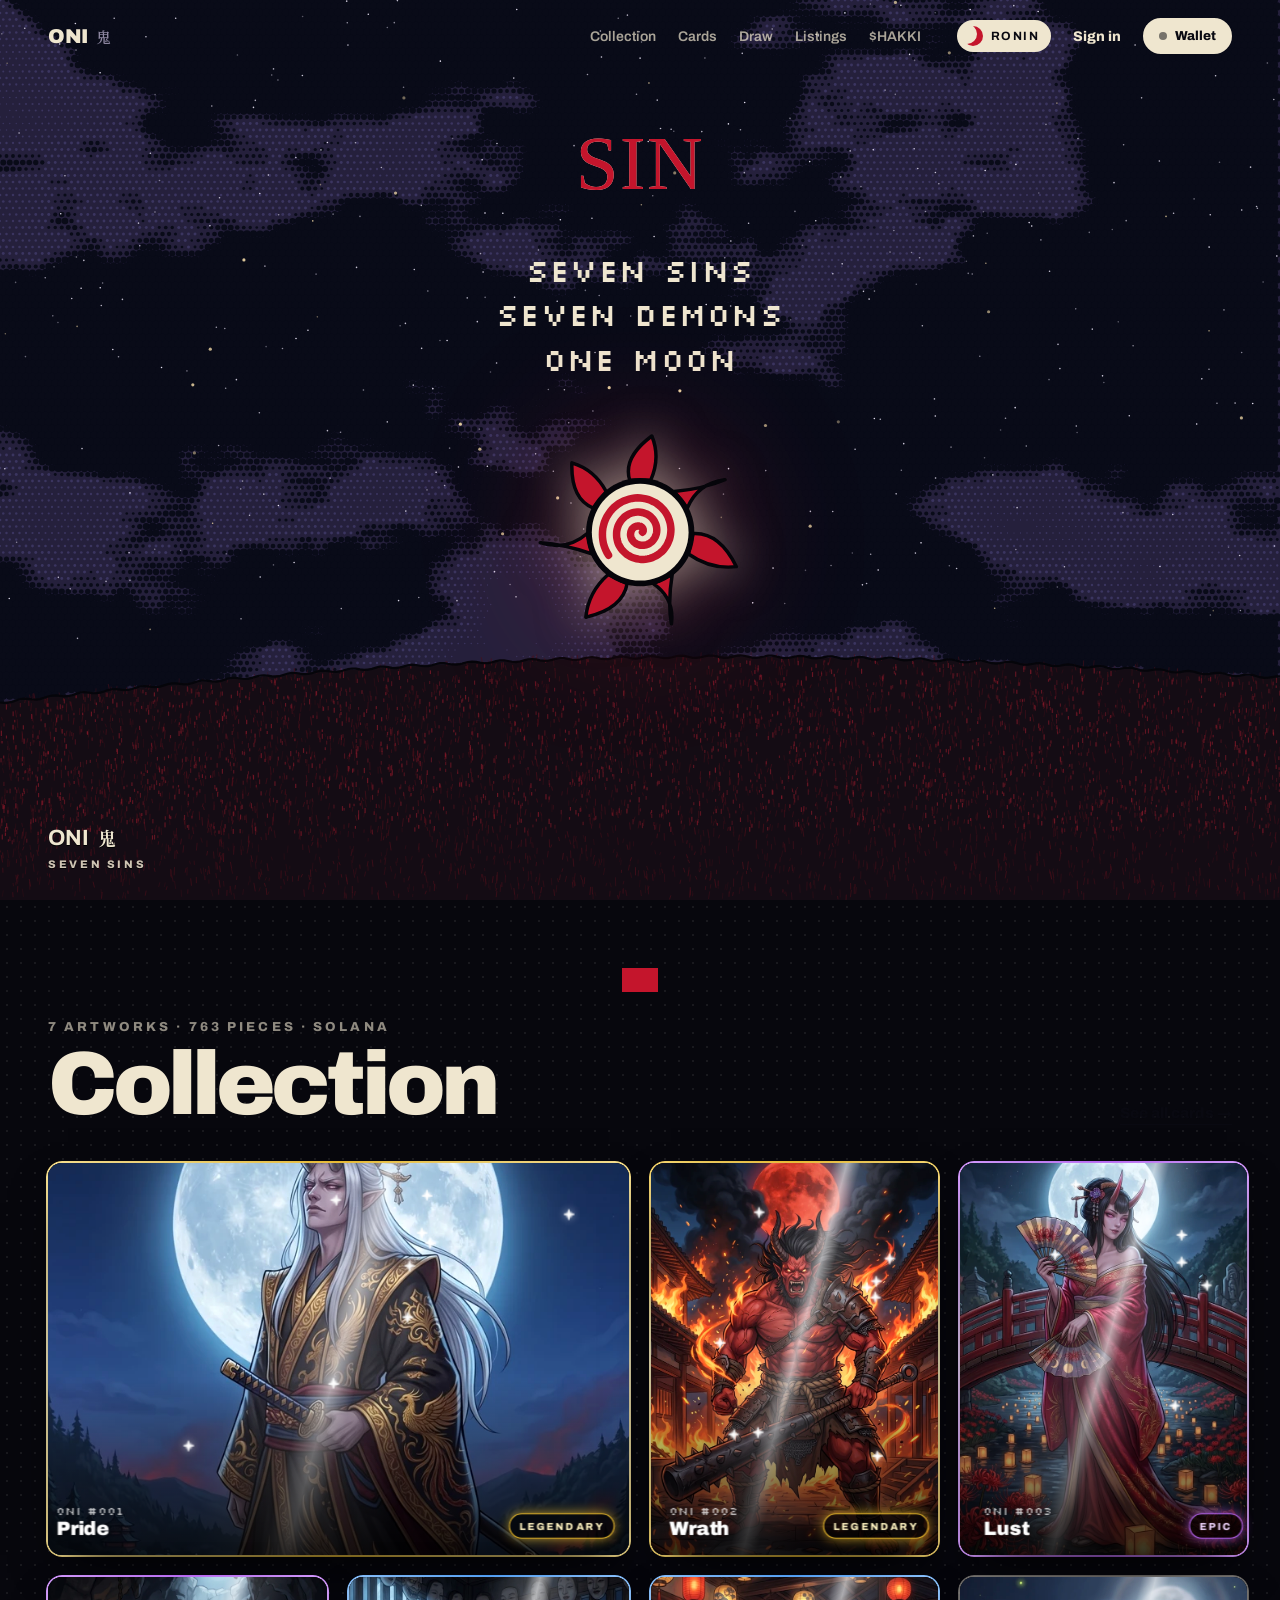
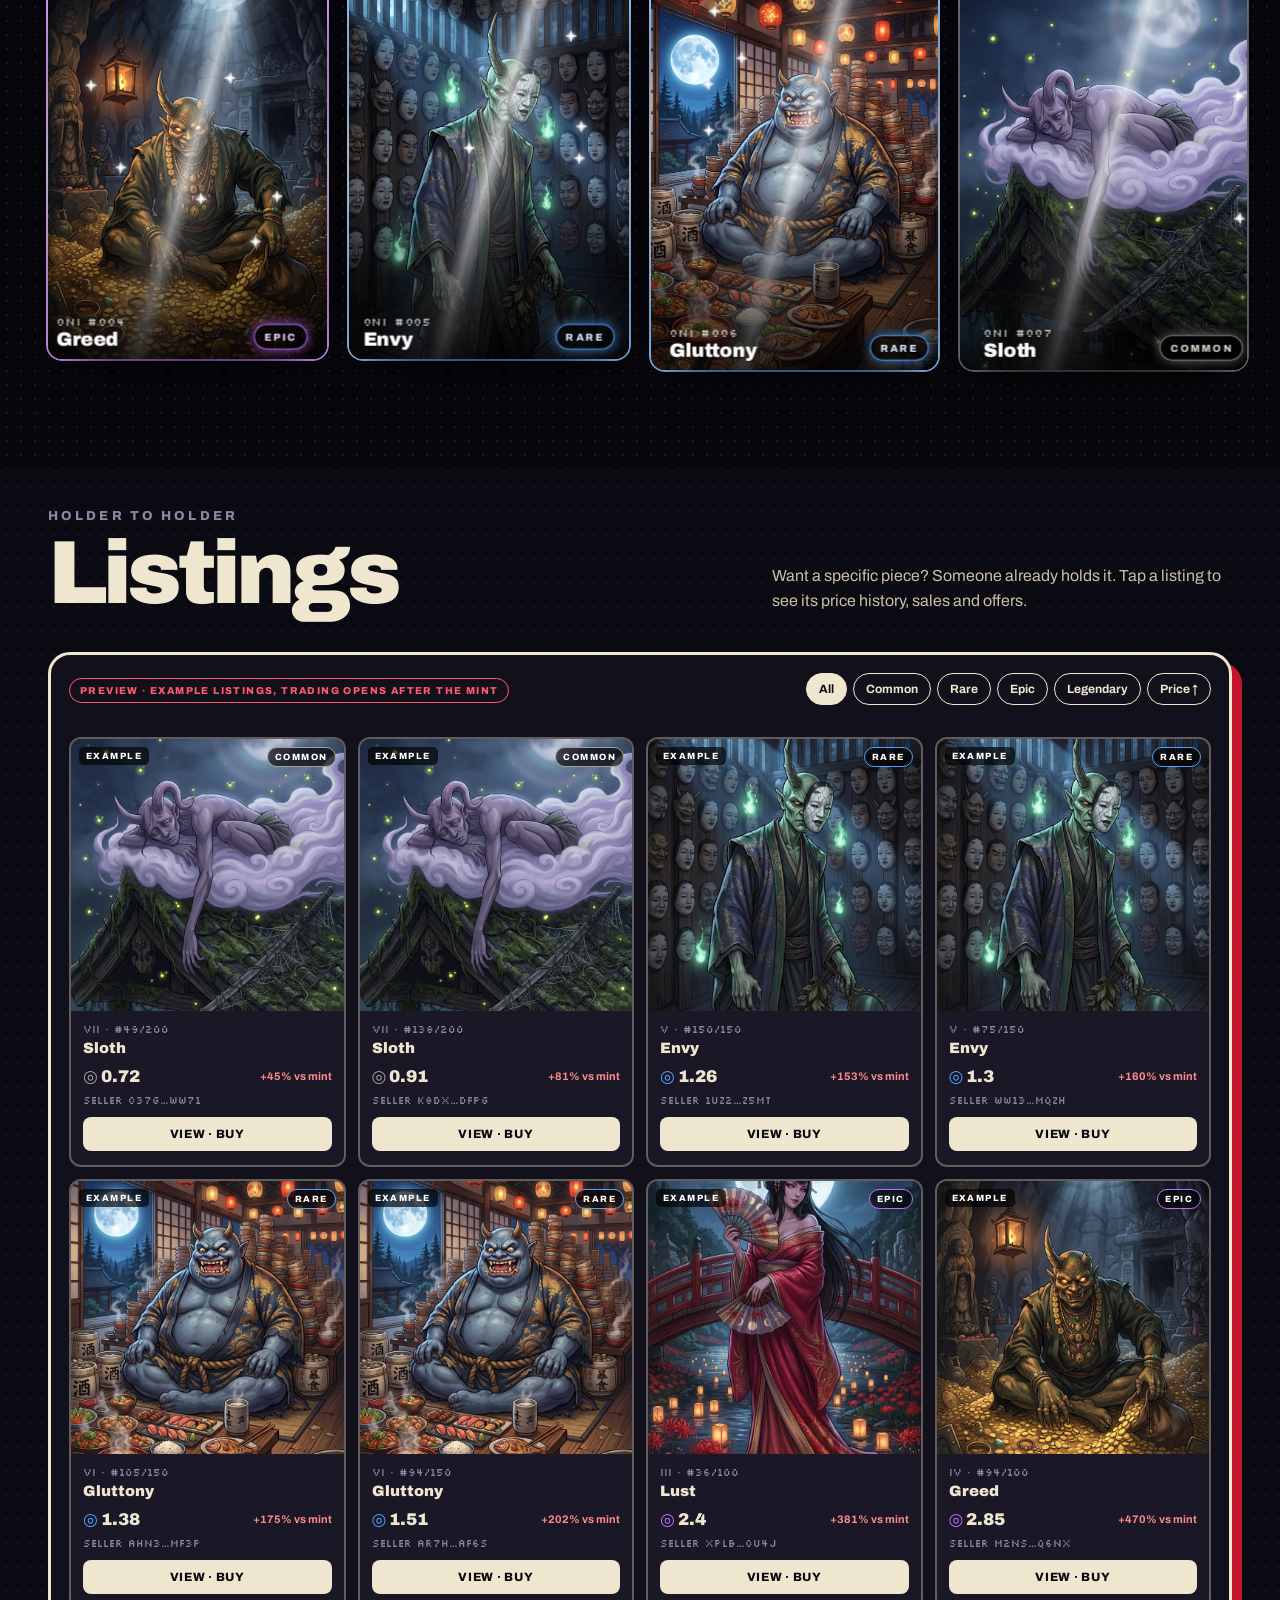
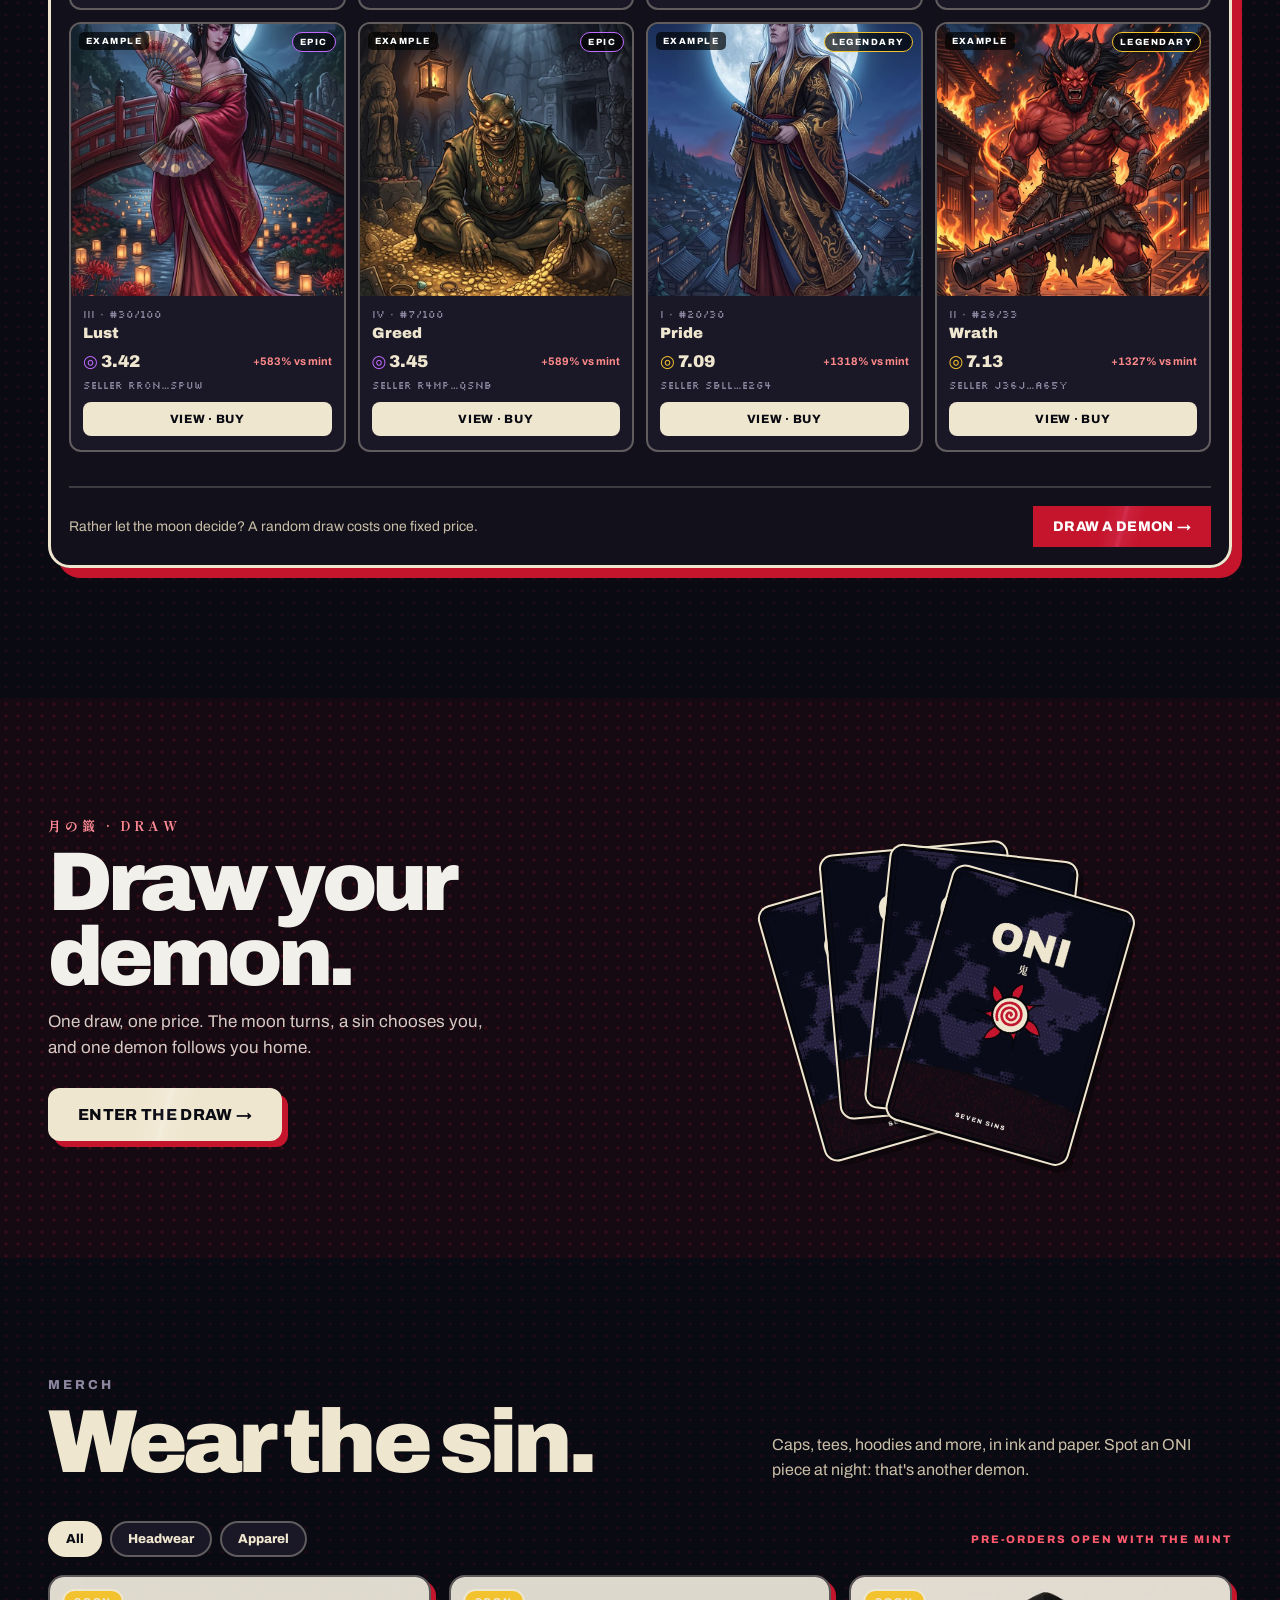
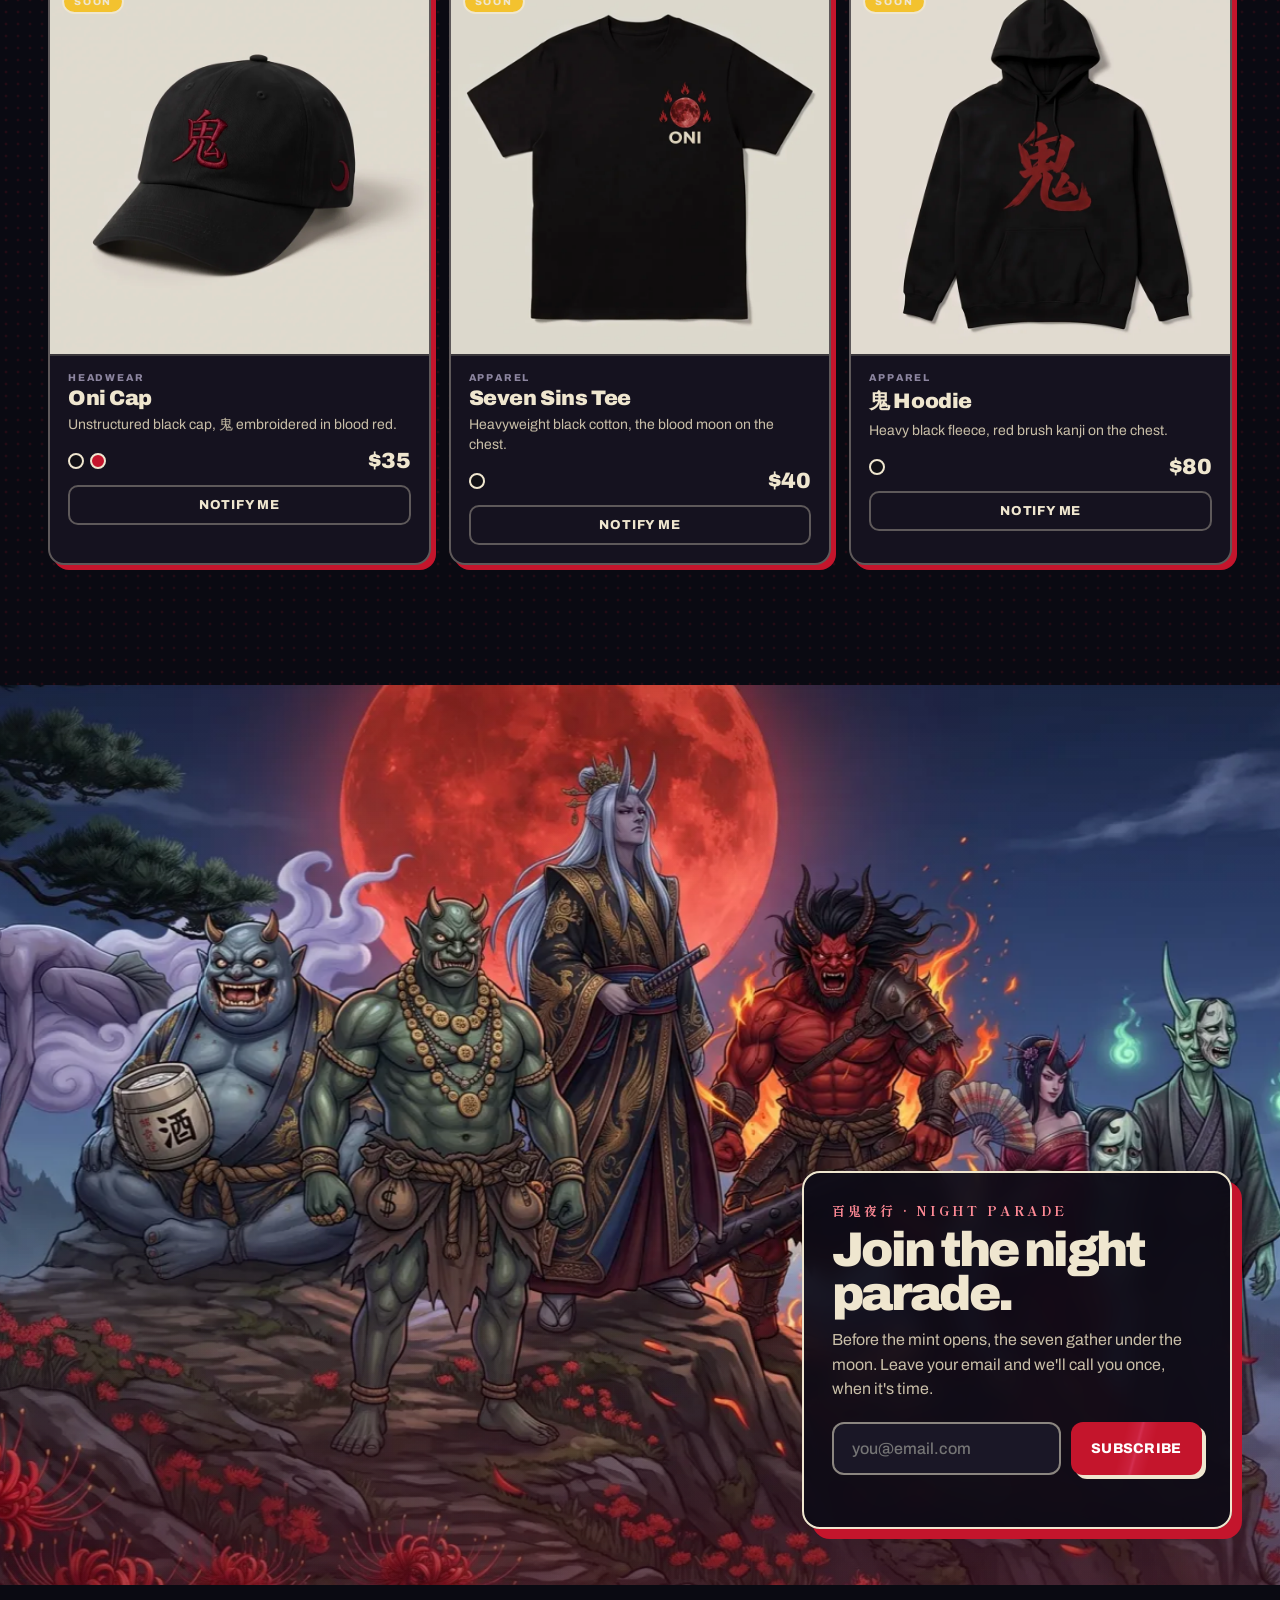
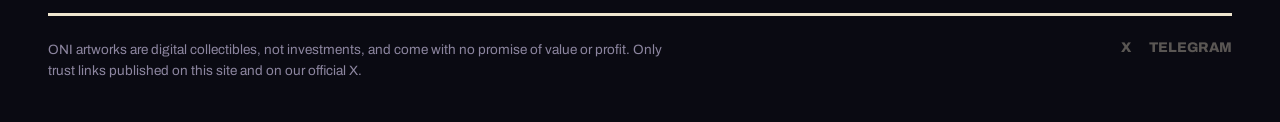
==== oni/index.html @ a25c2a4b "ONI: the night world, seven demons of the deadly sins, day/night switch Co-Authored-By: Claude Opus " ====
<!doctype html>
<html lang="en" data-world="oni">
<head>
<meta charset="utf-8">
<meta name="viewport" content="width=device-width,initial-scale=1">
<title>ONI · Seven Sins</title>
<meta name="description" content="ONI: a collection of ronin artworks on Solana. Draw one at random or buy the one you want from a holder.">
<link rel="icon" href="../favicon.svg" type="image/svg+xml">
<meta property="og:type" content="website">
<meta property="og:title" content="ONI · Seven Sins">
<meta property="og:description" content="Seven demons on Solana, the rivals of RONIN. Draw one at random, or buy the one you want from a holder.">
<meta property="og:image" content="https://studioamr.github.io/hakki/og-oni.jpg">
<meta property="og:url" content="https://studioamr.github.io/hakki/oni/">
<meta name="twitter:card" content="summary_large_image">
<meta name="theme-color" content="#07070d">
<link rel="preconnect" href="https://fonts.googleapis.com">
<link rel="preconnect" href="https://fonts.gstatic.com" crossorigin>
<link href="https://fonts.googleapis.com/css2?family=Archivo:ital,wght@0,400;0,600;0,800;0,900;1,800&family=Silkscreen&family=Shippori+Mincho:wght@600;800&family=Old+Standard+TT&display=swap" rel="stylesheet">
<link rel="stylesheet" href="../styles.css?v=1791013375">
</head>
<body>

<nav id="nav"><div class="wrap">
  <a class="logo" href="index.html">ONI <span class="jp">鬼</span></a>
  <div class="links"><a href="index.html#collection">Collection</a><a href="cards.html">Cards</a><a href="draw.html">Draw</a><a href="index.html#listings">Listings</a><a href="../coin.html">$HAKKI</a></div>
</div></nav>

<header class="sky" id="top">
  <canvas id="skyCv"></canvas>
  <div class="in">
    <div class="peace">SIN</div>
    <div class="mantra px"><span>SEVEN SINS</span><span>SEVEN DEMONS</span><span>ONE MOON</span></div>
    <svg class="sun" id="sun" viewBox="-100 -100 200 200" aria-hidden="true"></svg>
  </div>
  <div class="sky-foot"><div class="wrap">
    <div class="tag"><b>ONI</b> <span class="jp">鬼</span><small>seven sins</small></div>
  </div></div>
</header>

<section class="coll" id="collection"><div class="wrap">
  <div class="head">
    <div><div class="eyebrow" id="collCount">Solana</div><h2>Collection</h2></div>
    <a class="all-link" href="cards.html">See all cards →</a>
  </div>
  <div class="cards" id="cards" data-limit="7"></div>
</div></section>

<section class="market" id="listings"><div class="wrap">
  <div class="head">
    <div><div class="eyebrow">Holder to holder</div><h2>Listings</h2></div>
    <p class="lead">Want a specific piece? Someone already holds it. Tap a listing to see its price history, sales and offers.</p>
  </div>
  <div class="board">
    <div class="board-top">
      <div><span class="chip-ex">Preview · example listings, trading opens after the mint</span></div>
      <div class="filters" id="filters"></div>
    </div>
    <div class="listings" id="lstGrid"></div>
    <div class="board-foot"><span>Rather let the moon decide? A random draw costs one fixed price.</span><a class="btn" href="draw.html">Draw a demon →</a></div>
  </div>
</div></section>

<section class="tz" id="luck"><div class="wrap tz-in">
  <div class="tz-copy">
    <div class="eyebrow jp">月の籤 · draw</div>
    <h2>Draw your demon.</h2>
    <p>One draw, one price. The moon turns, a sin chooses you, and one demon follows you home.</p>
    <a class="btn tz-go" href="draw.html">Enter the draw →</a>
  </div>
  <a class="tz-deck" href="draw.html" aria-label="Go to the draw"><i></i><i></i><i></i><i></i></a>
</div></section>

<section class="shop" id="merch"><div class="wrap">
  <div class="head"><div><div class="eyebrow">Merch</div><h2>Wear the sin.</h2></div>
    <p class="lead">Caps, tees, hoodies and more, in ink and paper. Spot an ONI piece at night: that's another demon.</p></div>
  <div class="shop-bar"><div class="shop-f" id="shopF"></div><span class="shop-note">Pre-orders open with the mint</span></div>
  <div class="shop-grid" id="shopGrid"></div>
</div></section>

<section class="falls" id="subscribe">
  <div class="fl-bg" id="flBg"><img src="../img/escenas/oni-gathering.webp" alt="The seven demons gathered under a blood moon"></div>
  <canvas class="fl-fx" id="flFx"></canvas>
  <div class="fl-fog"></div>
  <div class="wrap fl-in">
    <div class="fl-card">
      <div class="eyebrow jp">百鬼夜行 · night parade</div>
      <h2>Join the night parade.</h2>
      <p>Before the mint opens, the seven gather under the moon. Leave your email and we'll call you once, when it's time.</p>
      <form class="sub-form" id="subForm" novalidate>
        <input type="email" name="email" placeholder="you@email.com" autocomplete="email" required aria-label="Email">
        <button class="btn" type="submit">Subscribe</button>
        <p class="sub-msg" id="subMsg" role="status"></p>
      </form>
    </div>
  </div>
</section>

<footer><div class="wrap">
  <div class="row">
    <p class="disc">ONI artworks are digital collectibles, not investments, and come with no promise of value or profit. Only trust links published on this site and on our official X.</p>
    <div class="soc"><a id="sX" href="#">X</a><a id="sTg" href="#">Telegram</a></div>
  </div>
</div></footer>

<script src="../config.js?v=1791013375"></script>
<script src="../app.js?v=1791013375"></script>
</body>
</html>
---- styles.css ----
:root{
  --paper:#f2f0eb; --paper-2:#e8e5dd; --ink:#0c0c0c; --ink-2:#3a3a3a; --mute:#77736b;
  --sky:#3f74a3; --sun:#f3c22f; --navy:#1d3687; --grass:#5d7a2e;
  --grain:url("data:image/svg+xml,%3Csvg xmlns='http://www.w3.org/2000/svg' width='220' height='220'%3E%3Cfilter id='n'%3E%3CfeTurbulence type='fractalNoise' baseFrequency='.85' numOctaves='3' stitchTiles='stitch'/%3E%3CfeColorMatrix values='0 0 0 0 0 0 0 0 0 0 0 0 0 0 0 0 0 0 .55 0'/%3E%3C/filter%3E%3Crect width='100%25' height='100%25' filter='url(%23n)'/%3E%3C/svg%3E");
}
*{box-sizing:border-box;margin:0;padding:0}
html{scroll-behavior:smooth}
body{background:var(--paper);color:var(--ink);font-family:Archivo,system-ui,sans-serif;-webkit-font-smoothing:antialiased;overflow-x:hidden}
body::after{content:"";position:fixed;inset:0;background:var(--grain);opacity:.16;pointer-events:none;z-index:50;mix-blend-mode:multiply}
a{color:inherit}
.wrap{max-width:1240px;margin:0 auto;padding:0 28px}
.jp{font-family:"Shippori Mincho",serif}
.px{font-family:Silkscreen,monospace;letter-spacing:.04em}

/* nav */
nav{position:fixed;top:0;left:0;right:0;z-index:40;padding:18px 0;transition:background .3s}
nav.solid{background:color-mix(in srgb,var(--paper) 88%,transparent);backdrop-filter:blur(6px);border-bottom:1px solid #0001}
nav .wrap{display:flex;align-items:center;gap:28px}
.logo{font-weight:900;font-size:20px;letter-spacing:-.02em;text-decoration:none;display:flex;align-items:baseline;gap:8px}
.logo .jp{font-size:15px;color:var(--mute);font-weight:600}
nav .links{display:flex;gap:22px;margin-left:auto;font-weight:600;font-size:14px}
nav .links a{text-decoration:none;opacity:.7}
nav .links a:hover{opacity:1}
.btn{display:inline-flex;align-items:center;gap:10px;background:var(--ink);color:var(--paper);border:0;font:800 14px Archivo;letter-spacing:.02em;padding:13px 20px;text-decoration:none;cursor:pointer;text-transform:uppercase;transition:transform .15s}
.btn:hover{transform:translate(-2px,-2px);box-shadow:4px 4px 0 var(--ink-2)}
.btn.ghost{background:transparent;color:var(--ink);box-shadow:inset 0 0 0 2px var(--ink)}

/* hero */
.hero{min-height:92vh;padding-top:110px;padding-bottom:60px;position:relative;display:flex;flex-direction:column}
.hero .kicker{font-weight:800;font-size:clamp(20px,2.6vw,34px);letter-spacing:-.02em}
.hero h1{font-weight:900;font-size:clamp(70px,15.5vw,228px);line-height:.86;letter-spacing:-.065em;margin-top:6px}
.hero .sig{display:flex;justify-content:flex-end;font-weight:900;font-size:clamp(14px,1.4vw,19px);margin-top:4px;letter-spacing:.02em}
.hero-art{position:relative;flex:1;min-height:340px;margin-top:10px}
.hero-art canvas{position:absolute;inset:0;width:100%;height:100%}
.vert{position:absolute;right:0;top:10px;writing-mode:vertical-rl;font-size:clamp(34px,4.4vw,62px);font-weight:800;letter-spacing:.12em;line-height:1}
.vert small{display:block;font-size:12px;letter-spacing:.3em;font-family:Archivo;font-weight:800;color:var(--mute);margin-top:14px}
.hero-foot{display:flex;flex-wrap:wrap;align-items:flex-end;gap:24px;justify-content:space-between;position:relative}
.hero-foot p{max-width:430px;font-size:17px;line-height:1.45;color:var(--ink-2)}
.ca{display:flex;align-items:stretch;border:2px solid var(--ink);background:var(--paper);max-width:100%}
.ca span{padding:12px 14px;font:600 13px/1.2 ui-monospace,Menlo,monospace;overflow:hidden;text-overflow:ellipsis;white-space:nowrap;max-width:min(360px,58vw)}
.ca span b{font-family:Archivo;font-weight:900;margin-right:8px}
.ca button{border:0;border-left:2px solid var(--ink);background:var(--ink);color:var(--paper);font:800 12px Archivo;padding:0 14px;cursor:pointer;text-transform:uppercase}
.actions{display:flex;gap:10px;flex-wrap:wrap;margin-top:12px}

/* marquee */
.band{background:var(--ink);color:var(--paper);overflow:hidden;white-space:nowrap;padding:14px 0;font-weight:900;font-size:20px;letter-spacing:.02em;text-transform:uppercase}
.band div{display:inline-block;animation:mq 38s linear infinite}
.band i{font-style:normal;margin:0 22px;opacity:.45}
@keyframes mq{to{transform:translateX(-50%)}}

/* story */
section{position:relative}
.head{display:flex;justify-content:space-between;align-items:flex-end;gap:24px;flex-wrap:wrap;margin-bottom:38px}
.eyebrow{font-weight:800;font-size:13px;letter-spacing:.24em;text-transform:uppercase;color:var(--mute)}
h2{font-weight:900;font-size:clamp(44px,7vw,104px);line-height:.9;letter-spacing:-.055em;margin-top:10px}
.story{padding:140px 0 120px}
.panels{display:grid;grid-template-columns:repeat(12,1fr);gap:14px}
.panel{border:3px solid var(--ink);background:#fbfaf7;position:relative;overflow:hidden;display:flex;flex-direction:column}
.panel canvas{width:100%;height:100%;display:block;position:absolute;inset:0}
.panel .art{position:relative;flex:1;min-height:260px}
.panel .cap{position:relative;padding:20px 22px 24px;border-top:3px solid var(--ink);background:var(--paper)}
.panel .num{position:absolute;top:14px;left:16px;z-index:2;display:flex;align-items:baseline;gap:10px}
.panel .num .jp{font-size:44px;font-weight:800;line-height:1}
.panel .num b{font-weight:900;font-size:12px;letter-spacing:.2em}
.panel h3{font:italic 800 clamp(19px,1.7vw,24px)/1.08 Archivo;text-transform:uppercase;letter-spacing:-.01em}
.panel p{margin-top:10px;font-size:15.5px;line-height:1.5;color:var(--ink-2)}
.p1{grid-column:span 7}.p2{grid-column:span 5}.p3{grid-column:span 5}.p4{grid-column:span 7}
.p1 .art,.p4 .art{min-height:330px}

/* sky */
.sky{position:relative;min-height:100vh;min-height:100svh;overflow:hidden;color:var(--ink)}
.sky canvas{position:absolute;inset:0;width:100%;height:100%}
.sky .in{position:relative;z-index:2;display:flex;flex-direction:column;align-items:center;text-align:center;padding:max(110px,14vh) 24px 0}
.sky .peace{font-family:"Old Standard TT",serif;font-size:clamp(46px,6vw,88px);letter-spacing:.02em;line-height:1}
.sky .mantra{margin-top:5vh;font-size:clamp(18px,2.4vw,34px);line-height:1.45}
.sky .mantra span{display:block}
.sun{width:clamp(140px,18vw,250px);margin-top:4vh;animation:spin 60s linear infinite;filter:drop-shadow(0 0 0 #0000)}
@keyframes spin{to{transform:rotate(360deg)}}
.sky-foot{position:absolute;z-index:4;left:0;right:0;bottom:30px}
.sky-foot .wrap{display:flex;justify-content:space-between;align-items:flex-end;gap:20px;flex-wrap:wrap}
.sky-foot .tag{color:var(--paper);font-weight:900;font-size:22px;letter-spacing:-.01em;line-height:1.1;text-shadow:0 1px 0 #0004}
.sky-foot .tag .jp{font-size:18px;margin-left:6px}
.sky-foot .tag small{display:block;font:800 11px Archivo;letter-spacing:.24em;text-transform:uppercase;opacity:.85;margin-top:8px}
.btn.ghost.light{background:var(--paper)}

/* code */
.code{padding:140px 0 120px}
.rules{display:grid;grid-template-columns:repeat(4,1fr);border-top:3px solid var(--ink);border-left:3px solid var(--ink)}
.rule{border-right:3px solid var(--ink);border-bottom:3px solid var(--ink);padding:24px 22px 28px;min-height:230px;display:flex;flex-direction:column;background:#fbfaf7;transition:background .2s,color .2s}
.rule:hover{background:var(--ink);color:var(--paper)}
.rule:hover p{color:#cfcac0}
.rule .jp{font-size:58px;font-weight:800;line-height:1}
.rule h4{margin-top:auto;font-weight:900;font-size:21px;letter-spacing:-.02em;line-height:1.05;text-transform:uppercase}
.rule p{margin-top:8px;font-size:14.5px;line-height:1.45;color:var(--ink-2)}
.rule:last-child{background:var(--ink);color:var(--paper)}
.rule:last-child p{color:#cfcac0}

/* numbers */
.nums{padding:20px 0 140px}
.stats{display:grid;grid-template-columns:1.4fr 1fr 1fr 1fr;gap:0;border:3px solid var(--ink)}
.stat{padding:30px 26px;border-right:3px solid var(--ink)}
.stat:last-child{border-right:0}
.stat .k{font-weight:800;font-size:12px;letter-spacing:.22em;text-transform:uppercase;color:var(--mute)}
.stat .v{font-weight:900;font-size:clamp(30px,3.6vw,54px);letter-spacing:-.05em;margin-top:12px;line-height:1}
.stat .s{margin-top:10px;font-size:14px;color:var(--ink-2)}
.stat:first-child{background:var(--ink);color:var(--paper)}
.stat:first-child .k,.stat:first-child .s{color:#bdb8ad}

/* buy */
.buy{padding:0 0 140px}
.steps{display:grid;grid-template-columns:repeat(4,1fr);gap:14px}
.step{border-top:3px solid var(--ink);padding-top:18px}
.step .px{font-size:13px;color:var(--mute)}
.step h4{font-weight:900;font-size:26px;letter-spacing:-.03em;margin-top:10px;line-height:1}
.step p{margin-top:10px;font-size:15px;line-height:1.5;color:var(--ink-2)}

/* rise */
.rise{background:var(--ink);color:var(--paper);padding:130px 0;overflow:hidden}
.rise .grid{display:grid;grid-template-columns:1fr 1fr;gap:48px;align-items:center}
.rise h2{color:var(--paper)}
.rise .lead{margin-top:22px;font-size:18px;line-height:1.5;color:#c9c4ba;max-width:470px}
.getup{margin-top:34px;background:var(--paper);color:var(--ink);border:0;font:900 clamp(22px,2.4vw,30px) Archivo;letter-spacing:-.02em;text-transform:uppercase;padding:22px 34px;cursor:pointer;transition:transform .12s}
.getup:active{transform:translateY(4px) scale(.98)}
.counter{display:flex;align-items:baseline;gap:14px;margin-top:22px;color:#c9c4ba;font-size:15px}
.counter b{color:var(--paper);font-weight:900;font-size:44px;letter-spacing:-.04em}
.tally{position:relative;aspect-ratio:1/1;border:3px solid var(--paper);background:var(--paper)}
.tally canvas{position:absolute;inset:0;width:100%;height:100%}
.tally 
/* footer */
footer{padding:90px 0 50px;background:var(--paper);color:var(--ink)}
footer .big{font-weight:900;font-size:clamp(60px,13vw,200px);letter-spacing:-.065em;line-height:.85}
footer .row{display:flex;justify-content:space-between;gap:30px;flex-wrap:wrap;margin-top:40px;padding-top:24px;border-top:3px solid var(--ink)}
footer .disc{max-width:620px;font-size:13.5px;line-height:1.55;color:var(--mute)}
footer .soc{display:flex;gap:18px;font-weight:800;font-size:14px;text-transform:uppercase}
footer .soc a{text-decoration:none}
footer .soc a.off{opacity:.35;pointer-events:none}

.toast{position:fixed;left:50%;bottom:28px;transform:translate(-50%,120px);background:var(--ink);color:var(--paper);padding:12px 18px;font-weight:800;font-size:13px;z-index:60;transition:transform .3s}
.toast.on{transform:translate(-50%,0)}

/* collection */
.coll{background:#0a0a0b;color:var(--paper);padding:120px 0 110px;overflow:hidden;position:relative}
.coll::before{content:"";position:absolute;inset:0;background:radial-gradient(#ffffff12 1px,transparent 1.4px) 0 0/14px 14px;pointer-events:none}
.coll h2{color:var(--paper)}
.coll .eyebrow{color:#8f8a80}
.coll .lead{max-width:420px;color:#b9b3a8;font-size:16px;line-height:1.5}
.cards{display:grid;grid-template-columns:repeat(4,1fr);gap:22px;perspective:1100px;position:relative}
.card{position:relative;aspect-ratio:3/4.1;cursor:pointer;transform-style:preserve-3d;transition:transform .5s cubic-bezier(.2,.8,.2,1);--mx:50%;--my:50%;--rx:0deg;--ry:0deg;--o:0;transform:rotateX(var(--rx)) rotateY(var(--ry))}
.card.wide{grid-column:span 2;aspect-ratio:auto}
.card .frame{position:absolute;inset:0;border-radius:14px;overflow:hidden;background:#111;box-shadow:0 20px 50px -20px #000,0 0 0 1px #ffffff1a}
.card img{width:100%;height:100%;object-fit:cover;display:block;transform:scale(1.04);transition:transform .6s,filter .6s;filter:saturate(1.05) contrast(1.04)}
.card:hover img{transform:scale(1.09);filter:saturate(1.2) contrast(1.08) brightness(1.06)}
/* holographic foil follows the pointer */
.card .holo{position:absolute;inset:0;mix-blend-mode:color-dodge;opacity:calc(var(--o)*.55);transition:opacity .3s;
  background:repeating-linear-gradient(115deg,#ff5f6d 0%,#ffc371 7%,#f3f7a1 14%,#7af0c8 21%,#65a8ff 28%,#c58cff 35%,#ff5f6d 42%) ;
  background-size:300% 300%;background-position:var(--mx) var(--my)}
.card .glare{position:absolute;inset:0;mix-blend-mode:overlay;opacity:var(--o);transition:opacity .3s;background:radial-gradient(circle at var(--mx) var(--my),#fffffff0 0%,#ffffff55 18%,transparent 55%)}
/* light sweep that crosses every card on a loop */
.card .sweep{position:absolute;inset:-40%;background:linear-gradient(105deg,transparent 42%,#ffffff2e 48%,#ffffffa0 50%,#ffffff2e 52%,transparent 58%);animation:sweep 5.5s ease-in-out infinite;animation-delay:var(--d,0s);mix-blend-mode:screen;pointer-events:none}
@keyframes sweep{0%,62%{transform:translateX(-60%)}100%{transform:translateX(60%)}}
.card .shade{position:absolute;inset:0;background:linear-gradient(transparent 55%,#000c)}
/* rarity border glow */
.card .ring{position:absolute;inset:-2px;border-radius:16px;padding:2px;background:conic-gradient(from var(--a,0deg),var(--c1),var(--c2),var(--c1),var(--c2),var(--c1));
  -webkit-mask:linear-gradient(#000 0 0) content-box,linear-gradient(#000 0 0);-webkit-mask-composite:xor;mask-composite:exclude;animation:spinb 4s linear infinite;filter:drop-shadow(0 0 10px var(--c1))}
@property --a{syntax:"<angle>";initial-value:0deg;inherits:false}
@keyframes spinb{to{--a:360deg}}
.card[data-r=Legendary]{--c1:#f3c22f;--c2:#fff4c2}
.card[data-r=Epic]{--c1:#c06bff;--c2:#f0d6ff}
.card[data-r=Rare]{--c1:#4fa3ff;--c2:#d8ecff}
.card[data-r=Common]{--c1:#8a857c;--c2:#d9d4ca}
.card[data-r=Common] .ring{filter:none;opacity:.6}
.card .info{color:#fff;text-shadow:0 1px 6px #0009;position:absolute;left:18px;right:14px;bottom:16px;transform:translateZ(18px);display:flex;justify-content:space-between;align-items:flex-end;gap:10px}
.card .info b{display:block;font-weight:900;font-size:19px;letter-spacing:-.02em;line-height:1.05}
.card .info small{font:400 11px Silkscreen,monospace;letter-spacing:.06em;opacity:.75}
.card .rar{font:800 10px Archivo;letter-spacing:.2em;text-transform:uppercase;padding:6px 9px;border-radius:999px;background:#0008;border:1px solid var(--c1);color:var(--c2);white-space:nowrap;box-shadow:0 0 14px -2px var(--c1)}
.card .spark{position:absolute;width:10px;height:10px;transform:translateZ(30px);pointer-events:none;animation:tw 2.6s ease-in-out infinite;animation-delay:var(--d)}
.card .spark::before,.card .spark::after{content:"";position:absolute;inset:0;background:radial-gradient(#fff 0 18%,transparent 60%)}
.card .spark::after{background:linear-gradient(#fff,#fff) center/100% 1.5px no-repeat,linear-gradient(#fff,#fff) center/1.5px 100% no-repeat;filter:drop-shadow(0 0 4px #fff)}
@keyframes tw{0%,100%{opacity:0;transform:translateZ(30px) scale(.2) rotate(0)}50%{opacity:1;transform:translateZ(30px) scale(1.2) rotate(45deg)}}

/* hero cta */
.mint-pill{display:inline-flex;align-items:center;gap:9px;background:#0c0c0ccc;color:var(--paper);font:700 13px Archivo;padding:9px 14px;border-radius:999px;margin-bottom:12px;backdrop-filter:blur(4px)}
.mint-pill i{width:8px;height:8px;border-radius:50%;background:#f3c22f;box-shadow:0 0 10px #f3c22f;animation:pulse 1.6s ease-in-out infinite}
.mint-pill b{font-weight:900}
@keyframes pulse{50%{opacity:.3}}
.cards .card[data-r]:nth-child(7) img{object-position:38% 50%}
@keyframes breathe{50%{text-shadow:0 0 14px #f3c22f88,0 0 40px #f3c22f44;opacity:.85}}
/* forge / dojo / launch (dark, same world as the cards) */
.forge,.dojo,.launch{background:#0a0a0b;color:var(--paper);padding:110px 0;position:relative;overflow:hidden}
.forge h2,.dojo h2,.launch h2{color:var(--paper)}
.forge .lead{max-width:440px;color:#b9b3a8;font-size:16px;line-height:1.55}
.forge .lead b{color:#f3c22f}
.forge .eyebrow,.dojo .eyebrow,.launch .eyebrow{color:#8f8a80}
.path{display:flex;align-items:center;gap:10px;margin:10px 0 50px;flex-wrap:wrap}
.pt{position:relative;width:86px;aspect-ratio:3/4;border-radius:10px;overflow:hidden;box-shadow:0 0 0 1px #ffffff26;animation:toward 3.5s ease-in-out infinite;animation-delay:calc(var(--i)*.18s)}
.pt img{width:100%;height:100%;object-fit:cover;filter:saturate(.8)}
.pt span{position:absolute;left:7px;bottom:5px;font:900 13px Archivo;text-shadow:0 1px 3px #000}
@keyframes toward{0%,100%{transform:translateX(0)}50%{transform:translateX(6px);filter:brightness(1.25)}}
.flame{font-size:34px;margin:0 8px;filter:drop-shadow(0 0 14px #ff7a2a);animation:breathe 1.4s ease-in-out infinite}
.pt.eight{width:120px;display:grid;place-items:center;background:radial-gradient(circle,#2a2208,#0a0a0b 70%);box-shadow:0 0 0 2px #f3c22f,0 0 40px -4px #f3c22f;animation:none}
.pt.eight span{position:static;font-size:64px;color:#f3c22f;text-shadow:0 0 22px #f3c22f}
.steps4,.perks,.phases{display:grid;grid-template-columns:repeat(4,1fr);gap:14px}
.s4,.perk,.ph{background:#141416;border:1px solid #ffffff1a;border-radius:14px;padding:24px 22px 26px}
.s4 .px{color:#8f8a80;font-size:13px}
.s4 h4,.perk h4,.ph h4{font-weight:900;font-size:22px;letter-spacing:-.02em;margin-top:12px}
.s4 p,.perk p,.ph p{color:#a9a398;font-size:14.5px;line-height:1.5;margin-top:10px}
.s4.gold,.perk.gold{border-color:#f3c22f88;box-shadow:0 0 50px -18px #f3c22f;background:linear-gradient(160deg,#211b08,#141416 60%)}
.perk .jp{font-size:44px;font-weight:800;line-height:1;color:#e9e3d6}
.perk.gold .jp,.s4.gold h4{color:#f3c22f}
.dojo{padding-top:0}.launch{padding-top:0}
.ph{position:relative}
.ph .jp{font-size:40px;line-height:1;display:block;margin-top:8px}
.ph .st{position:absolute;top:18px;right:18px;font:800 10px Archivo;letter-spacing:.2em;text-transform:uppercase;padding:5px 9px;border-radius:999px;border:1px solid #ffffff33;color:#a9a398}
.ph.now{border-color:#f3c22f88;box-shadow:0 0 50px -18px #f3c22f}
.ph.now .st{border-color:#f3c22f;color:#f3c22f;box-shadow:0 0 12px -2px #f3c22f}
.allow{margin-top:26px;display:flex;justify-content:space-between;align-items:center;gap:20px;flex-wrap:wrap;padding:26px 28px;border-radius:14px;background:linear-gradient(100deg,#f3c22f,#ffe7a0);color:var(--ink)}
.allow b{display:block;font-weight:900;font-size:clamp(24px,3vw,36px);letter-spacing:-.03em}
.allow span{font-size:15px}
.allow .btn{background:var(--ink);color:var(--paper)}
.part{background:var(--ink);color:var(--paper);padding:28px 0;border-top:1px solid #ffffff1a}
.part .wrap{display:flex;align-items:center;gap:18px}
.part .px{font-size:12px;color:#8f8a80}
.part b{font-weight:900;font-size:clamp(20px,2.4vw,30px);letter-spacing:-.02em}
.part .jp{margin-left:auto;font-size:34px;color:#f3c22f}

/* quiet waitlist link */
.wl-link{margin-left:auto;font-weight:700;font-size:14px;text-decoration:none;border-bottom:1px solid currentColor;padding-bottom:2px;opacity:.75;transition:opacity .2s}
.wl-link:hover{opacity:1}
nav .links+.wl-link{margin-left:22px}
.wl-link.light{display:inline-block;margin-top:12px;color:var(--paper)}
/* card price */
.card .price{font:900 15px Archivo;letter-spacing:-.01em;padding:7px 11px;border-radius:999px;background:#0c0c0cd9;border:1px solid var(--c1);color:#fff;white-space:nowrap;box-shadow:0 0 16px -4px var(--c1)}
.card .price em{font-style:normal;color:var(--c1);margin-right:4px}
.card .rar{position:absolute;top:12px;right:12px;transform:translateZ(18px)}

/* ===== the shrine: chapter detail ===== */
.shrine{position:fixed;inset:0;z-index:80;display:none;color:var(--ink);overflow-y:auto;overscroll-behavior:contain;background:var(--paper)}
.shrine.on{display:block;animation:shIn .5s ease both}
@keyframes shIn{from{opacity:0}to{opacity:1}}
.shrine::after{content:"";position:fixed;inset:0;background:var(--grain);opacity:.14;pointer-events:none;mix-blend-mode:multiply;z-index:4}
.sh-sky{position:fixed;inset:0;width:100%;height:100%;pointer-events:none;z-index:3}
.sh-bigk{position:fixed;right:-2vw;top:50%;transform:translateY(-50%);font-size:70vh;line-height:1;font-weight:800;color:transparent;-webkit-text-stroke:1px color-mix(in srgb,var(--c1,#f3c22f) 30%,transparent);opacity:0;pointer-events:none;z-index:0}
.shrine.on .sh-bigk{animation:bigk 1.6s .1s cubic-bezier(.2,.8,.2,1) both,drift 18s 1.7s ease-in-out infinite alternate}
@keyframes bigk{from{opacity:0;transform:translateY(-44%) scale(1.15);filter:blur(12px)}to{opacity:.9;transform:translateY(-50%) scale(1);filter:none}}
@keyframes drift{to{transform:translateY(-53%) translateX(-2vw)}}
.sh-in{position:relative;z-index:2;min-height:100%;display:grid;grid-template-columns:minmax(0,1fr) minmax(0,.9fr);gap:clamp(30px,5vw,80px);align-items:center;max-width:1240px;margin:0 auto;padding:90px clamp(20px,5vw,60px) 60px}
.sh-x{position:fixed;top:20px;right:24px;z-index:6;width:46px;height:46px;border-radius:50%;border:2px solid var(--ink);background:var(--paper);color:var(--ink);font-size:16px;font-weight:900;cursor:pointer;box-shadow:3px 3px 0 var(--ink);transition:transform .3s}
.sh-x:hover{transform:rotate(90deg)}
.sh-nav{position:fixed;top:50%;z-index:6;width:50px;height:50px;margin-top:-25px;border-radius:50%;border:2px solid var(--ink);background:var(--paper);color:var(--ink);font:400 30px/1 Archivo;cursor:pointer;box-shadow:3px 3px 0 var(--ink);transition:transform .2s}
.sh-nav:hover{transform:translate(-2px,-2px);box-shadow:5px 5px 0 var(--ink)}
.sh-nav.prev{left:18px}.sh-nav.next{right:18px}
/* art: enso draws, image wipes in like ink, frame traces, seal stamps */
.sh-art{position:relative;justify-self:center;width:min(100%,460px)}
.sh-pic{position:relative;aspect-ratio:3/4;border-radius:8px;overflow:hidden;border:3px solid var(--ink);box-shadow:10px 10px 0 var(--ink),0 30px 80px -20px #0008}
.sh-pic img{width:100%;height:100%;object-fit:cover;display:block}
.shrine.on .sh-pic{-webkit-mask:linear-gradient(105deg,#000 45%,transparent 55%) 100% 0/300% 100% no-repeat;mask:linear-gradient(105deg,#000 45%,transparent 55%) 100% 0/300% 100% no-repeat;animation:ink 1.3s .35s cubic-bezier(.6,0,.2,1) forwards}
@keyframes ink{to{-webkit-mask-position:0 0;mask-position:0 0}}
.shrine.on .sh-pic img{animation:kb 9s 1.2s ease-out both}
@keyframes kb{from{transform:scale(1.12)}to{transform:scale(1)}}
.sh-shine{position:absolute;inset:-50%;background:linear-gradient(105deg,transparent 44%,#fff6 50%,transparent 56%);mix-blend-mode:overlay;transform:translateX(-60%)}
.shrine.on .sh-shine{animation:sweep 4.5s 1.8s ease-in-out infinite}
.sh-k8{display:none;position:absolute;inset:0;place-items:center;font-size:clamp(150px,20vw,240px);font-weight:800;color:#fff;text-shadow:6px 6px 0 var(--ink);background:radial-gradient(#ffffff40 1.6px,transparent 2.1px) 0 0/12px 12px,linear-gradient(170deg,#4d86b8,#2f5f8e)}
.shrine.mystery .sh-k8{display:grid}
.shrine.mystery .sh-pic img{display:none}
.sh-enso{position:absolute;inset:-18%;width:136%;height:136%;z-index:-1;fill:none;stroke:#fff;stroke-width:8;stroke-linecap:round;opacity:.85;filter:drop-shadow(0 2px 10px #0004);stroke-dasharray:1;stroke-dashoffset:1}
.shrine.on .sh-enso{animation:draw 1.8s .2s cubic-bezier(.6,0,.2,1) forwards,spin 40s 2s linear infinite}
@keyframes draw{to{stroke-dashoffset:0}}
.sh-frame{position:absolute;inset:-14px;border:2px solid #fff;border-radius:10px;pointer-events:none;filter:drop-shadow(0 2px 6px #0005);clip-path:inset(0 100% 100% 0)}
.shrine.on .sh-frame{animation:frame 1.4s 1s cubic-bezier(.6,0,.2,1) forwards}
@keyframes frame{50%{clip-path:inset(0 0 100% 0)}100%{clip-path:inset(0 0 0 0)}}
.sh-corner{position:absolute;width:26px;height:26px;border:3px solid #fff;opacity:0;filter:drop-shadow(0 2px 4px #0006)}
.sh-corner.tl{top:-22px;left:-22px;border-right:0;border-bottom:0}.sh-corner.tr{top:-22px;right:-22px;border-left:0;border-bottom:0}
.sh-corner.bl{bottom:-22px;left:-22px;border-right:0;border-top:0}.sh-corner.br{bottom:-22px;right:-22px;border-left:0;border-top:0}
.shrine.on .sh-corner{animation:pop .5s 2.1s ease both}
@keyframes pop{from{opacity:0;transform:scale(.4)}to{opacity:1;transform:none}}
.sh-seal{position:absolute;right:-26px;bottom:38px;width:84px;height:84px;display:grid;place-items:center;font-size:44px;font-weight:800;color:#d8342a;border:4px solid #d8342a;border-radius:8px;background:#f4ece0f0;box-shadow:0 8px 24px #0008;opacity:0;transform:rotate(-9deg)}
.shrine.on .sh-seal{animation:stamp .45s 2.3s cubic-bezier(.3,1.6,.5,1) both}
@keyframes stamp{0%{opacity:0;transform:rotate(-9deg) scale(2.6)}60%{opacity:1;transform:rotate(-9deg) scale(.92)}100%{opacity:1;transform:rotate(-9deg) scale(1)}}
/* info: everything rises in, one beat after the other */
.rv{opacity:0;transform:translateY(18px);filter:blur(6px)}
.shrine.on .rv{animation:rise .8s cubic-bezier(.2,.8,.2,1) forwards;animation-delay:calc(.9s + var(--i)*.11s)}
@keyframes rise{to{opacity:1;transform:none;filter:none}}
.sh-info{background:#f2f0ebe6;backdrop-filter:blur(14px);-webkit-backdrop-filter:blur(14px);border:2px solid var(--ink);border-radius:18px;padding:34px 34px 30px;box-shadow:10px 10px 0 var(--ink)}
.sh-ch{font-size:20px;font-weight:800;color:var(--ink);letter-spacing:.2em}
.sh-chen{font:400 12px Silkscreen,monospace;letter-spacing:.2em;color:var(--mute);margin-top:6px}
.sh-info h3{font-weight:900;font-size:clamp(40px,4.8vw,72px);letter-spacing:-.05em;line-height:.92;margin-top:14px}
.sh-jt{font-size:clamp(20px,2.2vw,28px);font-weight:600;color:var(--ink-2);margin-top:8px;letter-spacing:.12em}
.sh-rar{margin-top:18px}
.sh-rar span{display:inline-block;font:800 11px Archivo;letter-spacing:.24em;text-transform:uppercase;padding:7px 13px;border-radius:999px;background:var(--c1);color:var(--ink);border:2px solid var(--ink)}
.sh-d{margin-top:18px;font-size:16.5px;line-height:1.6;color:var(--ink-2);max-width:440px}
.sh-stats{display:flex;gap:28px;margin-top:22px;padding:14px 0;border-top:2px solid var(--ink);border-bottom:2px solid var(--ink)}
.sh-stats small{display:block;font:800 10px Archivo;letter-spacing:.22em;text-transform:uppercase;color:var(--mute)}
.sh-stats b{display:block;font-weight:900;font-size:20px;margin-top:6px}
.sh-buy{display:flex;align-items:center;gap:22px;margin-top:26px;flex-wrap:wrap}
.sh-price small{display:block;font:800 10px Archivo;letter-spacing:.22em;text-transform:uppercase;color:var(--mute)}
.sh-price b{font-weight:900;font-size:48px;letter-spacing:-.04em;line-height:1;color:var(--ink)}
.sh-price em{font-style:normal;font-size:24px;color:#2f5f8e;margin-right:8px;vertical-align:8px}
.sh-price span{font-weight:800;font-size:15px;color:var(--mute);margin-left:6px}
.sh-mint{position:relative;overflow:hidden;border:2px solid var(--ink);cursor:pointer;padding:18px 28px;border-radius:12px;font:900 16px Archivo;letter-spacing:.02em;text-transform:uppercase;color:var(--paper);background:var(--ink);box-shadow:5px 5px 0 var(--c1);transition:transform .2s,box-shadow .2s}
.sh-mint:hover{transform:translate(-2px,-2px);box-shadow:8px 8px 0 var(--c1)}
.sh-mint i{position:absolute;inset:0;background:linear-gradient(105deg,transparent 40%,#fff5 50%,transparent 60%);transform:translateX(-100%);animation:mintsweep 2.6s 2.5s ease-in-out infinite}
@keyframes mintsweep{0%,55%{transform:translateX(-100%)}100%{transform:translateX(100%)}}
.shrine .wl-link.light{margin-top:20px;color:var(--ink)}
@media (max-width:900px){
  .mint-in{grid-template-columns:1fr}
  .mint-card{width:min(78%,340px)}
  .cards{grid-template-columns:repeat(2,1fr)!important}
  .card.wide{aspect-ratio:1.5}
  .ways{grid-template-columns:1fr}
  .listings{grid-template-columns:1fr 1fr}
  .sh-bg::after{content:"";position:absolute;inset:0;background:linear-gradient(90deg,transparent 50%,#f2f0eb33 100%)}
  .sh-in{grid-template-columns:1fr;padding-top:80px;gap:46px}
  .sh-art{width:min(78%,360px)}
  .sh-nav{top:auto;bottom:16px;margin:0}
  .sh-seal{width:64px;height:64px;font-size:34px;right:-14px}
}
@media (prefers-reduced-motion:reduce){.shrine.on *{animation-duration:.01s!important;animation-delay:0s!important}}

/* mystery card */
.card.mystery .frame{background:radial-gradient(#ffffff40 1.6px,transparent 2.1px) 0 0/11px 11px,linear-gradient(170deg,#4d86b8,#2f5f8e)}
.card.mystery .kanji{position:absolute;inset:0;display:grid;place-items:center;font-size:clamp(100px,11vw,160px);font-weight:800;color:#fff;text-shadow:4px 4px 0 var(--ink);animation:breathe2 3.2s ease-in-out infinite}
@keyframes breathe2{50%{transform:scale(1.05)}}
.card.mystery .flip{position:absolute;inset:0;opacity:0;transition:opacity .4s}
.card.mystery .flip img{position:absolute;inset:0;width:100%;height:100%;object-fit:cover;filter:blur(5px)}
.card.mystery:hover .flip{opacity:1}
.card .price small{font:700 10px Archivo;opacity:.6;margin-left:3px;letter-spacing:.05em}

/* shrine: the chapter's own scene, blown up behind everything */
.sh-bg{position:fixed;inset:0;z-index:0;overflow:hidden}
.sh-bg img{position:absolute;inset:-6%;width:112%;height:112%;object-fit:cover;filter:saturate(1.1);transform:scale(1.08);transition:opacity .6s}
.shrine.on .sh-bg img{animation:pan 38s ease-in-out infinite alternate}
@keyframes pan{0%{transform:scale(1.08) translate(-2%,-1%)}100%{transform:scale(1.18) translate(2%,1%)}}
.sh-bg::after{content:"";position:absolute;inset:0;background:linear-gradient(90deg,#07070a00 0%,#07070a55 40%,#07070ad9 62%,#07070af2 100%),linear-gradient(0deg,#07070acc,transparent 30%),radial-gradient(ellipse at 30% 50%,transparent 40%,#07070a99)}
.shrine.on .sh-bg{animation:shIn 1.2s ease both}
.sh-bigk{display:none}
.sh-k8 small{position:absolute;bottom:22px;left:0;right:0;text-align:center;font:400 13px Silkscreen,monospace;letter-spacing:.3em;color:#fff;text-shadow:none}
.shrine.mystery .sh-pic.spin img{display:block;filter:brightness(1.1)}
.sh-odds{display:none;margin-top:18px;max-width:440px}
.shrine.mystery .sh-odds{display:grid;gap:7px}
.shrine.mystery .sh-d{max-width:440px}
.sh-odds div{display:grid;grid-template-columns:120px 1fr 52px;align-items:center;gap:10px;font-size:13px;color:var(--ink-2)}
.sh-odds i{height:8px;border-radius:9px;background:var(--rc);border:1.5px solid var(--ink)}
.sh-odds b{text-align:right;font-weight:800}
.sh-note{margin-top:12px;font-size:13px;color:var(--mute);max-width:420px}
.sh-luck{display:block;margin-top:14px;background:none;border:0;color:#2f5f8e;font:800 14px Archivo;cursor:pointer;padding:0;text-align:left}
.sh-luck:hover{text-decoration:underline}
.shrine.mystery .sh-luck{display:none}
.sh-pic.spin img{animation:none!important}
.shrine.mystery .sh-pic.spin .sh-k8{display:none}

/* marketplace */
.market{background:var(--paper);color:var(--ink);padding:40px 0 130px;position:relative}
.market::before{content:"";position:absolute;inset:0;background:radial-gradient(#3c6f9e1f 1.2px,transparent 1.7px) 0 0/12px 12px;pointer-events:none}
.market .wrap{position:relative}
.market h2{color:var(--ink)}
.market .eyebrow{color:var(--mute)}
.market .lead{max-width:460px;color:var(--ink-2);font-size:16px;line-height:1.55}
.ways{display:grid;grid-template-columns:1fr 1fr;gap:18px;align-items:start}
.way{position:relative;overflow:hidden;border-radius:16px;padding:32px 30px 28px;background:#fbfaf7;border:2px solid var(--ink);box-shadow:6px 6px 0 var(--ink)}
.way.luck{background:radial-gradient(#ffffff2e 1.6px,transparent 2.1px) 0 0/11px 11px,linear-gradient(170deg,#4d86b8,#2f5f8e);color:#fff}
.way.luck .eyebrow{color:#ffffffb3}
.way.luck p{color:#ffffffd9}
.way .tag-k{position:absolute;right:22px;top:6px;font-size:120px;font-weight:800;color:#0c0c0c10;line-height:1}
.way.luck .tag-k{color:#ffffff26}
.way h3{font-weight:900;font-size:clamp(30px,3vw,42px);letter-spacing:-.04em;margin-top:10px}
.way p{color:var(--ink-2);font-size:15px;line-height:1.55;margin-top:10px;max-width:440px}
.oddsbar{display:flex;height:16px;border-radius:9px;overflow:hidden;margin-top:22px;border:2px solid var(--ink)}
.oddsbar i{height:100%;background:var(--rc);position:relative;transition:filter .2s}
.oddsbar i+i{box-shadow:inset 2px 0 0 var(--ink)}
.oddsbar i:hover{filter:brightness(1.35)}
.oddslegend{display:flex;flex-wrap:wrap;gap:8px 16px;margin-top:12px;font-size:12px;color:#ffffffd9}
.oddslegend span::before{content:"";display:inline-block;width:8px;height:8px;border-radius:50%;background:var(--rc);margin-right:6px}
.way-buy{display:flex;justify-content:space-between;align-items:center;gap:14px;margin-top:24px;padding-top:20px;border-top:2px solid currentColor;flex-wrap:wrap}
.way-buy b{font-weight:900;font-size:34px;letter-spacing:-.03em}
.way.luck .btn{background:#fff;color:var(--ink);box-shadow:4px 4px 0 var(--ink)}
.muted{font-size:13px;color:var(--mute)}
.ladder{list-style:none;margin-top:18px;display:grid;gap:8px}
.ladder li{display:grid;grid-template-columns:34px 1fr 1.1fr 64px;align-items:center;gap:12px;font-size:13.5px;cursor:pointer;padding:4px;border-radius:8px;transition:background .2s}
.ladder li:hover{background:#0c0c0c0a}
.ladder img{width:34px;height:42px;object-fit:cover;border-radius:5px;border:2px solid var(--ink)}
.ladder i{height:8px;border-radius:9px;background:var(--rc);border:1.5px solid var(--ink);width:var(--w)}
.ladder b{text-align:right;font-weight:800}
.board{margin-top:22px;border-radius:16px;background:#fbfaf7;border:2px solid var(--ink);box-shadow:6px 6px 0 var(--ink);padding:24px}
.board-top{display:flex;justify-content:space-between;align-items:center;gap:16px;flex-wrap:wrap;margin-bottom:18px}
.board-top b{font-weight:900;font-size:22px;margin-right:12px}
.chip-ex{font:800 10px Archivo;letter-spacing:.14em;text-transform:uppercase;color:#2f5f8e;border:1.5px solid #2f5f8e;border-radius:999px;padding:6px 10px}
.filters{display:flex;gap:6px;flex-wrap:wrap}
.filters button{border:1.5px solid var(--ink);background:none;color:var(--ink);font:700 12px Archivo;padding:8px 12px;border-radius:999px;cursor:pointer}
.filters button.on{background:var(--ink);color:var(--paper)}
.listings{display:grid;grid-template-columns:repeat(4,1fr);gap:12px}
.lst{position:relative;border-radius:12px;overflow:hidden;background:#fff;border:2px solid var(--ink);transition:transform .25s,box-shadow .25s}
.lst:hover{transform:translate(-3px,-3px);box-shadow:5px 5px 0 var(--rc)}
.lst .im{position:relative;aspect-ratio:1/1;overflow:hidden}
.lst .im img{width:100%;height:100%;object-fit:cover;transition:transform .5s}
.lst:hover .im img{transform:scale(1.07)}
.lst .ex{position:absolute;top:8px;left:8px;font:800 9px Archivo;letter-spacing:.16em;background:#000a;color:#fff;padding:4px 7px;border-radius:5px}
.lst .rr{position:absolute;top:8px;right:8px;font:800 9px Archivo;letter-spacing:.16em;text-transform:uppercase;padding:4px 7px;border-radius:999px;border:1px solid var(--rc);background:#000a;color:#fff}
.lst .bd{padding:12px 12px 14px}
.lst .bd small{display:block;font:400 10px Silkscreen,monospace;color:var(--mute)}
.lst .bd b{display:block;font-weight:900;font-size:15px;margin-top:4px}
.lst .row{display:flex;justify-content:space-between;align-items:center;margin-top:10px}
.lst .pr{font-weight:900;font-size:17px}
.lst .pr em{font-style:normal;color:var(--rc);margin-right:3px}
.lst .up{font-size:11px;font-weight:700;color:#2f8a52}
.lst button{width:100%;margin-top:10px;border:0;border-radius:8px;padding:10px;font:800 12px Archivo;text-transform:uppercase;letter-spacing:.06em;cursor:pointer;background:var(--ink);color:var(--paper);transition:background .2s}
.lst button:hover{background:#2f5f8e;color:#fff}
.lst .sel{font:400 10px Silkscreen,monospace;color:var(--mute);margin-top:8px}
.board-foot{display:flex;justify-content:space-between;align-items:center;gap:14px;flex-wrap:wrap;margin-top:20px;padding-top:18px;border-top:2px solid var(--ink);color:var(--ink-2);font-size:14px}
.board-foot .btn{background:var(--ink);color:var(--paper)}

/* mint, right under the hero */
.mint{background:#1d2a4a url(img/escenas/mystery.webp) center/cover;padding:110px 0 110px;position:relative}
.mint::before{content:"";position:absolute;inset:0;background:linear-gradient(90deg,#0c0c0c40,transparent 45%),linear-gradient(0deg,#0c0c0c33,transparent 40%);pointer-events:none}
.mint-in{position:relative;display:grid;grid-template-columns:minmax(0,.85fr) minmax(0,1fr);gap:clamp(30px,6vw,90px);align-items:center}
.mint-stage{display:grid;place-items:center;perspective:1100px}
.mint-card{width:min(100%,400px);cursor:default}
.mint-card .frame{box-shadow:12px 12px 0 var(--ink),0 0 0 3px var(--ink),0 0 90px -10px #ffd27a!important}
.mint-card img{position:absolute;inset:0;width:100%;height:100%;object-fit:cover;z-index:1}
.mint-card.spin .kanji{opacity:0}
.mint-copy{background:#f2f0ebeb;backdrop-filter:blur(12px);-webkit-backdrop-filter:blur(12px);border:2px solid var(--ink);border-radius:18px;padding:36px 36px 30px;box-shadow:10px 10px 0 var(--ink)}
.mint-copy h2{font-size:clamp(48px,6.5vw,96px)}
.mint-copy p{margin-top:16px;font-size:17px;line-height:1.55;color:var(--ink-2);max-width:470px}
.tiers{margin-top:26px;display:grid;gap:10px;max-width:480px}
.tiers div{display:grid;grid-template-columns:100px 1fr 58px;align-items:center;gap:12px;font-weight:700;font-size:14px}
.tiers i{height:14px;border-radius:9px;background:var(--rc);border:2px solid var(--ink);width:var(--w)}
.tiers b{text-align:right;font-weight:900}
.mint-buy{display:flex;align-items:center;gap:24px;margin-top:28px;padding-top:22px;border-top:2px solid var(--ink);flex-wrap:wrap;max-width:480px}
.mint-price small{display:block;font:800 10px Archivo;letter-spacing:.22em;text-transform:uppercase;color:var(--mute)}
.mint-price em{font-style:normal;font-size:26px;color:#2f5f8e;margin-right:8px;vertical-align:10px}
.mint-price b{font-weight:900;font-size:58px;letter-spacing:-.04em;line-height:1}
.mint-price span{font-weight:800;font-size:16px;color:var(--mute);margin-left:6px}
.mint-go{font-size:17px;padding:20px 32px;border-radius:12px;box-shadow:5px 5px 0 #3c6f9e}
.mint-alt{display:inline-block;margin-top:18px;font-weight:700;font-size:14px;color:#2f5f8e}
.more{display:flex;justify-content:center;margin-top:30px}
.coll .more .btn{background:var(--paper);color:var(--ink)}
/* collection = just the art */
.cards{grid-auto-flow:dense}
.card.wide{aspect-ratio:1.48!important}
[hidden]{display:none!important}
.card .info .rar{position:static;transform:none}

/* collection mosaic */
.coll-k{position:absolute;right:-2vw;top:40px;font-size:min(46vw,620px);line-height:.8;font-weight:800;color:transparent;-webkit-text-stroke:1px #ffffff14;pointer-events:none;user-select:none}
.coll .head{position:relative;align-items:flex-end}
.cfilt{display:flex;gap:8px;flex-wrap:wrap}
.cfilt button{display:inline-flex;align-items:center;gap:8px;border:1px solid #ffffff2e;background:#ffffff08;color:#d9d4ca;font:700 13px Archivo;padding:9px 14px;border-radius:999px;cursor:pointer;transition:all .25s}
.cfilt button i{font-style:normal;font-size:11px;color:#8f8a80}
.cfilt button::before{content:"";width:7px;height:7px;border-radius:50%;background:var(--rc);box-shadow:0 0 8px var(--rc)}
.cfilt button:hover{border-color:var(--rc)}
.cfilt button.on{background:var(--paper);color:var(--ink);border-color:var(--paper)}
.cfilt button.on i{color:var(--ink-2)}
.cards.bento .card[hidden]{display:none}
/* reveal: the art is inked in from the top as you scroll */
.cards.bento .card{opacity:0;translate:0 50px;transition:opacity .9s var(--k,0s),translate 1.1s cubic-bezier(.2,.8,.2,1) var(--k,0s),transform .5s cubic-bezier(.2,.8,.2,1)}
.cards.bento .card .frame{clip-path:inset(0 0 100% 0 round 14px);transition:clip-path 1.2s cubic-bezier(.7,0,.2,1) var(--k,0s)}
.cards.bento .card.in{opacity:1;translate:0 0}
.cards.bento .card.in .frame{clip-path:inset(0 0 0 0 round 14px)}
.cards.bento .card img{transform:scale(1.12);transition:transform 1.8s cubic-bezier(.2,.8,.2,1) var(--k,0s),filter .6s}
.cards.bento .card.in img{transform:scale(1.02)}
.cards.bento .card.in:hover img{transform:scale(1.08)}
.card .veil{position:absolute;inset:0;background:linear-gradient(transparent 45%,#000d);opacity:0;transition:opacity .45s}
.card:hover .veil,.card.t-pl .veil,.card.t-wl .veil{opacity:1}
/* caption */
.cap{position:absolute;left:18px;right:18px;bottom:16px;transform:translateZ(30px);color:#fff;text-shadow:0 2px 10px #000a;pointer-events:none;display:grid;gap:2px;opacity:0;translate:0 12px;transition:opacity .4s,translate .45s cubic-bezier(.2,.8,.2,1)}
.card:hover .cap,.card.t-pl .cap,.card.t-wl .cap{opacity:1;translate:0 0}
.cap-ch{font-size:12px;letter-spacing:.3em;color:var(--c2)}
.cap b{font-weight:900;font-size:clamp(17px,1.5vw,22px);letter-spacing:-.02em;line-height:1.05}
.t-pl .cap b,.t-wl .cap b{font-size:clamp(26px,2.6vw,40px);letter-spacing:-.04em}
.cap-jt{font-size:13px;opacity:.75;letter-spacing:.15em}
.cap-r{justify-self:start;margin-top:8px;font:800 9px Archivo;letter-spacing:.22em;text-transform:uppercase;padding:5px 9px;border-radius:999px;border:1px solid var(--c1);background:#0008;box-shadow:0 0 14px -2px var(--c1);color:#fff}
.t-p .cap-jt,.t-p .cap-r{display:none}
@media (prefers-reduced-motion:reduce){.cards.bento .card{opacity:1;translate:none}.cards.bento .card .frame{clip-path:none}}

/* page-wide foil: same light as the cards on panels, rules, stats, steps, buttons */
.fx{position:relative;overflow:hidden;--mx:50%;--my:50%;--o:0;--rx:0deg;--ry:0deg;transform:perspective(1000px) rotateX(var(--rx)) rotateY(var(--ry));transition:transform .5s cubic-bezier(.2,.8,.2,1)}
.fx>.fx-holo,.fx>.fx-glare,.fx>.fx-sweep{position:absolute;inset:0;pointer-events:none;z-index:5}
.fx>.fx-holo{mix-blend-mode:multiply;opacity:calc(var(--o)*.32);transition:opacity .3s;background:repeating-linear-gradient(115deg,#ff5f6d 0%,#ffc371 7%,#f3f7a1 14%,#7af0c8 21%,#65a8ff 28%,#c58cff 35%,#ff5f6d 42%);background-size:300% 300%;background-position:var(--mx) var(--my)}
.fx>.fx-glare{mix-blend-mode:soft-light;opacity:var(--o);transition:opacity .3s;background:radial-gradient(circle at var(--mx) var(--my),#fff 0%,#ffffff66 20%,transparent 55%)}
.fx>.fx-sweep{inset:-40%;background:linear-gradient(105deg,transparent 44%,#ffffff40 49%,#ffffff90 50%,#ffffff40 51%,transparent 56%);mix-blend-mode:soft-light;animation:sweep 7s ease-in-out infinite;animation-delay:var(--d,0s)}
.btn.fx,.getup.fx,.ca.fx{overflow:hidden}
.s4.fx>.fx-holo,.perk.fx>.fx-holo,.ph.fx>.fx-holo,.rule:last-child.fx>.fx-holo,.stat:first-child.fx>.fx-holo{mix-blend-mode:color-dodge;opacity:calc(var(--o)*.45)}
/* cursor light that follows you across the whole page */
.cursor-light{position:fixed;left:0;top:0;width:520px;height:520px;margin:-260px 0 0 -260px;border-radius:50%;pointer-events:none;z-index:45;mix-blend-mode:soft-light;background:radial-gradient(circle,#fff9 0%,#f3c22f33 30%,transparent 65%);opacity:0;transition:opacity .4s;will-change:transform}
body:hover .cursor-light{opacity:1}
/* hero: shimmering words + glowing sun + floating motes */
.sky .peace,.sky .mantra{background:linear-gradient(105deg,var(--ink) 40%,#5d6f8a 47%,#fff 50%,#5d6f8a 53%,var(--ink) 60%) 0 0/300% 100%;-webkit-background-clip:text;background-clip:text;color:transparent;animation:shine 6s ease-in-out infinite}
@keyframes shine{0%,40%{background-position:100% 0}100%{background-position:0 0}}
.sun{filter:drop-shadow(0 0 22px #f3c22faa) drop-shadow(0 0 60px #f3c22f55)}
.mote{position:absolute;z-index:3;width:6px;height:6px;border-radius:50%;background:#fff;box-shadow:0 0 12px 3px #fff8,0 0 30px 6px #f3c22f55;pointer-events:none;animation:float var(--t) linear infinite;animation-delay:var(--d);opacity:0}
@keyframes float{0%{transform:translate(0,0);opacity:0}15%{opacity:.9}85%{opacity:.9}100%{transform:translate(var(--dx),-60vh);opacity:0}}

@media (max-width:900px){
  .steps4,.perks,.phases{grid-template-columns:1fr 1fr}
  .pt{width:64px}.pt.eight{width:90px}
  .cards{grid-template-columns:1fr 1fr}
        .sky-foot .tag{display:none}
  nav .links{display:none}
  .p1,.p2,.p3,.p4{grid-column:span 12}
  .rules{grid-template-columns:repeat(2,1fr)}
  .stats{grid-template-columns:1fr 1fr}
  .stat:nth-child(2){border-right:0}
  .stat:nth-child(-n+2){border-bottom:3px solid var(--ink)}
  .steps{grid-template-columns:1fr 1fr;row-gap:34px}
  .rise .grid{grid-template-columns:1fr}
}
@media (max-width:560px){
  .cards{grid-template-columns:repeat(2,1fr)!important;gap:10px!important}
  .card.wide{aspect-ratio:1.5}
  .steps4,.perks,.phases{grid-template-columns:1fr}
  .pt{width:40px}.pt span{font-size:10px}.pt.eight{width:70px}.pt.eight span{font-size:40px}.flame{font-size:24px;margin:0}
  .wrap{padding-left:16px;padding-right:16px}
  nav .btn{padding:10px 14px;font-size:12px}
  .vert{font-size:30px}
  .rules{grid-template-columns:1fr}
  .rule{min-height:180px}
  .steps{grid-template-columns:1fr}
  .stats{grid-template-columns:1fr}
  .stat{border-right:0!important;border-bottom:3px solid var(--ink)}
  .stat:last-child{border-bottom:0}
}
@media (prefers-reduced-motion:reduce){.fx>.fx-sweep,.mote,.sky .peace,.sky .mantra,.band div,.sun,.card .sweep,.card .ring,.card .spark{animation:none}}

/* ===== multi-page: nav, links, subscribe, footer ===== */
nav .links a.cur{opacity:1;text-decoration:underline;text-underline-offset:5px}
body.dark-top nav{background:color-mix(in srgb,var(--paper) 90%,transparent);backdrop-filter:blur(6px);border-bottom:1px solid #0001}
.all-link{font-weight:800;font-size:15px;color:var(--paper);text-decoration:none;border-bottom:1.5px solid currentColor;padding-bottom:3px;opacity:.85}
.all-link:hover{opacity:1}
.coll-page{padding-top:130px;min-height:100vh}
.coll-page .head{align-items:flex-end}
.sub{background:var(--paper);padding:90px 0 40px;position:relative}
.sub-in{display:grid;grid-template-columns:1.1fr 1fr;gap:40px;align-items:center;border-radius:18px;padding:44px 44px;background:radial-gradient(#ffffff2e 1.6px,transparent 2.1px) 0 0/11px 11px,linear-gradient(170deg,#4d86b8,#2f5f8e);color:#fff;border:2px solid var(--ink);box-shadow:8px 8px 0 var(--ink)}
.sub .eyebrow{color:#ffffffb3}
.sub h2{color:#fff;font-size:clamp(38px,4.6vw,64px)}
.sub p{margin-top:10px;color:#ffffffd9;font-size:16px}
.sub-form{display:grid;grid-template-columns:1fr auto;gap:10px}
.sub-form input{font:500 16px Archivo;padding:16px 18px;border-radius:12px;border:2px solid var(--ink);background:#fff;color:var(--ink);outline:none;min-width:0}
.sub-form input:focus{box-shadow:0 0 0 4px #ffffff55}
.sub-form .btn{border-radius:12px;background:var(--ink);color:#fff;box-shadow:4px 4px 0 #0c0c0c66}
.sub-msg{grid-column:1/-1;min-height:20px;font-size:14px;font-weight:700;color:#fff}
.sub-msg.err{color:#ffe1dc}
footer{padding:28px 0 40px}
footer .row{margin-top:0}
@media (max-width:900px){.sub-in{grid-template-columns:1fr;padding:30px 22px}}
@media (max-width:560px){.sub-form{grid-template-columns:1fr}}

/* ===== trade sheet ===== */
.lst{cursor:pointer}
.trade{position:fixed;inset:0;z-index:85;display:none;background:#0c0c0c99;backdrop-filter:blur(8px);overflow-y:auto;padding:28px 16px}
.trade.on{display:block;animation:shIn .3s ease both}
.tr-box{max-width:1180px;margin:0 auto;background:var(--paper);border:2px solid var(--ink);border-radius:18px;box-shadow:10px 10px 0 var(--ink);padding:22px 24px 26px;animation:trUp .45s cubic-bezier(.2,.8,.2,1) both}
@keyframes trUp{from{transform:translateY(30px);opacity:0}}
.tr-top{display:flex;justify-content:space-between;align-items:center;margin-bottom:16px}
.tr-x{width:40px;height:40px;border-radius:50%;border:2px solid var(--ink);background:#fff;font-weight:900;cursor:pointer}
.tr-grid{display:grid;grid-template-columns:330px minmax(0,1fr);gap:24px}
.tr-art{aspect-ratio:3/4;border-radius:12px;overflow:hidden;border:2px solid var(--ink);box-shadow:5px 5px 0 var(--rc)}
.tr-art img{width:100%;height:100%;object-fit:cover;display:block}
.tr-id{margin-top:16px}
.tr-id small{font:400 11px Silkscreen,monospace;color:var(--mute)}
.tr-id h3{font-weight:900;font-size:34px;letter-spacing:-.04em;line-height:1;margin-top:6px}
.tr-meta{display:flex;gap:10px;align-items:center;margin-top:10px;font-size:13px;color:var(--ink-2)}
.tr-rar{font:800 10px Archivo;letter-spacing:.2em;text-transform:uppercase;padding:5px 10px;border-radius:999px;background:var(--rc);border:1.5px solid var(--ink)}
.tr-buy{margin-top:16px;padding:16px;border:2px solid var(--ink);border-radius:14px;background:#fff}
.tr-buy small{font:800 10px Archivo;letter-spacing:.2em;text-transform:uppercase;color:var(--mute)}
.tr-buy em{font-style:normal;color:#2f5f8e;font-size:22px;margin-right:6px}
.tr-buy b{font-weight:900;font-size:42px;letter-spacing:-.04em}
.tr-buy span{font-weight:800;color:var(--mute);margin-left:4px}
.tr-usd{font:400 11px Silkscreen,monospace;color:var(--mute);margin-top:4px}
.tr-go{width:100%;justify-content:center;margin-top:14px;border-radius:10px;font-size:16px;padding:16px}
.tr-offer{width:100%;margin-top:8px;padding:13px;border-radius:10px;border:2px solid var(--ink);background:none;font:800 14px Archivo;cursor:pointer}
.tr-offer:hover{background:var(--ink);color:#fff}
.tr-stats{display:grid;grid-template-columns:repeat(4,1fr);gap:10px}
.st{background:#fff;border:2px solid var(--ink);border-radius:12px;padding:12px 14px}
.st small{display:block;font:800 10px Archivo;letter-spacing:.18em;text-transform:uppercase;color:var(--mute)}
.st b{display:block;font-weight:900;font-size:22px;letter-spacing:-.02em;margin-top:6px}
.st span{font-size:12px;color:var(--mute)}
.up{font-style:normal;color:#1f7a45}.dn{font-style:normal;color:#b3261e}
.tr-chart{margin-top:14px;background:#fff;border:2px solid var(--ink);border-radius:12px;padding:16px 16px 10px}
.tr-ch-head{display:flex;justify-content:space-between;align-items:center;gap:12px;flex-wrap:wrap}
.tr-ch-head b{font-weight:900;font-size:17px;margin-right:12px}
.tr-ch-head span{font-size:13px;color:var(--ink-2)}
.tr-ch-head i{font-weight:800}
.tr-range{display:flex;gap:4px}
.tr-range button{border:1.5px solid var(--ink);background:none;font:800 12px Archivo;padding:6px 11px;border-radius:999px;cursor:pointer}
.tr-range button.on{background:var(--ink);color:#fff}
.tr-plot{position:relative;margin-top:8px}
.tr-plot svg{width:100%;height:240px;display:block;overflow:visible}
.tr-plot .gl{stroke:#0c0c0c14;stroke-width:1}
.tr-plot .yl{font:600 10px Archivo;fill:#77736b;text-anchor:end}
.tr-plot .ln{fill:none;stroke:#2f5f8e;stroke-width:2;vector-effect:non-scaling-stroke;stroke-linejoin:round}
.tr-plot .mint{stroke:#0c0c0c66;stroke-width:1;stroke-dasharray:4 4;vector-effect:non-scaling-stroke}
.tr-plot .ml{font:700 10px Archivo;fill:#3a3a3a}
.tr-plot .dot{fill:#2f5f8e;stroke:#fff;stroke-width:2;vector-effect:non-scaling-stroke}
.tr-plot .cross{stroke:#0c0c0c55;stroke-width:1;vector-effect:non-scaling-stroke}
.tr-tip{position:absolute;display:none;pointer-events:none;background:var(--ink);color:#fff;border-radius:8px;padding:7px 10px;font-size:12px;line-height:1.35;white-space:nowrap;box-shadow:0 6px 18px #0004}
.tr-tip small{display:block;color:#cfc8ba}
.tr-tip b{font-weight:900;font-size:15px}
.tr-vol{width:100%;height:56px;display:block;margin-top:4px}
.tr-vol .vb{fill:#0c0c0c38}
.tr-axis{position:relative;height:18px;font-size:11px;color:var(--mute)}
.tr-axis span{position:absolute;transform:translateX(-50%);white-space:nowrap}
.tr-axis span:first-child{transform:none}.tr-axis span:last-child{transform:translateX(-100%)}
.tr-tables{display:grid;grid-template-columns:1fr 1fr;gap:12px;margin-top:14px}
.tr-tables>div{background:#fff;border:2px solid var(--ink);border-radius:12px;padding:14px 16px}
.tr-tables h4{font-weight:900;font-size:16px;margin-bottom:8px}
.tr-tables table{width:100%;border-collapse:collapse;font-size:13px}
.tr-tables th{text-align:left;font:800 10px Archivo;letter-spacing:.14em;text-transform:uppercase;color:var(--mute);padding:6px 4px;border-bottom:1.5px solid var(--ink)}
.tr-tables td{padding:7px 4px;border-bottom:1px solid #0c0c0c14;font-variant-numeric:tabular-nums}
.tr-tables td:nth-child(3),.tr-tables td:nth-child(4){font-family:ui-monospace,Menlo,monospace;font-size:11.5px;color:var(--ink-2)}
@media (max-width:900px){.tr-grid{grid-template-columns:1fr}.tr-art{max-width:280px}.tr-stats{grid-template-columns:repeat(2,1fr)}.tr-tables{grid-template-columns:1fr}}

/* ===== luck.html: draw your fate ===== */
.fate{position:relative;min-height:100vh;min-height:100svh;overflow:hidden;color:#fff;display:grid;grid-template-rows:auto 1fr auto;padding:110px 0 34px;background:#0b1430}
.f-bg{position:absolute;inset:0;z-index:0}
.f-bg img{width:100%;height:100%;object-fit:cover;transform:scale(1.08);animation:fbg 40s ease-in-out infinite alternate}
@keyframes fbg{to{transform:scale(1.2) translateY(-1.5%)}}
.f-bg::after{content:"";position:absolute;inset:0;background:radial-gradient(ellipse at 50% 46%,transparent 18%,#06102acc 75%),linear-gradient(0deg,#06102ae6,transparent 40%)}
.f-sky{position:absolute;inset:0;width:100%;height:100%;z-index:3;pointer-events:none}
.f-flash{position:absolute;inset:0;z-index:4;pointer-events:none;background:radial-gradient(circle at 50% 46%,var(--c1,#fff),transparent 60%);opacity:0}
.f-flash.go{animation:flash 1s ease-out}
@keyframes flash{0%{opacity:.95}100%{opacity:0}}
.f-head{position:relative;z-index:5;text-align:center;padding:0 20px}
.f-eye{font-size:18px;letter-spacing:.5em;color:#cfe0ff;text-shadow:0 0 18px #9fc0ff}
.f-head h1{font-weight:900;font-size:clamp(46px,7vw,104px);letter-spacing:-.055em;line-height:.9;margin-top:10px;text-shadow:0 8px 40px #000a}
.f-head p{margin-top:12px;font-size:17px;color:#dbe6ff}
.f-stage{position:relative;z-index:5;display:grid;place-items:center;padding:30px 0;perspective:1400px}
.f-tilt{position:relative;width:min(300px,62vw);aspect-ratio:3/4.1;transform-style:preserve-3d;--rx:0deg;--ry:0deg;transform:rotateX(var(--rx)) rotateY(var(--ry));transition:transform .5s cubic-bezier(.2,.8,.2,1);animation:bob 4.5s ease-in-out infinite}
@keyframes bob{50%{translate:0 -14px}}
.f-halo{position:absolute;inset:-28%;border-radius:50%;background:radial-gradient(circle,var(--c1,#9fc0ff) 0%,transparent 62%);opacity:.45;filter:blur(10px);animation:halo 3.4s ease-in-out infinite;transform:translateZ(-60px)}
@keyframes halo{50%{opacity:.7;scale:1.08}}
.fate.done .f-halo{opacity:.9}
.f-card{position:absolute;inset:0;transform-style:preserve-3d}
.f-face{position:absolute;inset:0;border-radius:16px;overflow:hidden;backface-visibility:hidden;border:2px solid #ffffffcc;box-shadow:0 0 0 1px #0006,0 30px 80px -10px #000c,0 0 60px -10px var(--c1,#9fc0ff)}
.f-back{background:linear-gradient(160deg,#12245a,#0a1638 55%,#1d0f3a);display:grid;place-items:center}
.f-pat{position:absolute;inset:10px;border-radius:10px;border:1.5px solid #cfe0ff66;background:repeating-radial-gradient(circle at 50% 50%,#ffffff10 0 2px,transparent 2px 14px),radial-gradient(#cfe0ff22 1.4px,transparent 1.9px) 0 0/12px 12px}
.f-k{position:relative;font-size:clamp(110px,22vw,170px);font-weight:800;color:#fff;text-shadow:0 0 24px #9fc0ff,0 0 70px #6f9bff}
.f-seal{position:absolute;right:20px;bottom:46px;width:46px;height:46px;display:grid;place-items:center;border:3px solid #e2412f;color:#e2412f;border-radius:6px;font-size:24px;font-weight:800;background:#f4ece0;transform:rotate(-8deg)}
.f-back small{position:absolute;bottom:18px;left:0;right:0;text-align:center;font:400 11px Silkscreen,monospace;letter-spacing:.3em;color:#cfe0ff}
.f-front{transform:rotateY(180deg);background:#111}
.f-front img{width:100%;height:100%;object-fit:cover}
.f-sheen{position:absolute;inset:-50%;background:linear-gradient(105deg,transparent 44%,#ffffff66 50%,transparent 56%);mix-blend-mode:overlay;animation:sweep 4s ease-in-out infinite}
.fate.rumble .f-tilt{animation:rumble .08s linear infinite}
@keyframes rumble{0%{translate:-3px 1px}25%{translate:3px -2px}50%{translate:-2px 3px}75%{translate:2px -1px}100%{translate:-1px 2px}}
.f-result{position:absolute;bottom:-10px;left:50%;translate:-50% 0;z-index:6;width:min(520px,92vw);text-align:center;display:grid;justify-items:center;gap:4px;opacity:0;pointer-events:none;transform:translateY(20px);transition:opacity .5s .2s,transform .6s .2s cubic-bezier(.2,.8,.2,1)}
.f-result.on{opacity:1;pointer-events:auto;transform:none;position:relative;bottom:auto;left:auto;translate:none;margin-top:26px}
.f-rr{font:800 11px Archivo;letter-spacing:.26em;text-transform:uppercase;padding:6px 12px;border-radius:999px;background:var(--c1);color:#0c0c0c;box-shadow:0 0 30px var(--c1)}
.f-result b{font-weight:900;font-size:clamp(32px,4vw,48px);letter-spacing:-.04em;margin-top:8px;text-shadow:0 4px 30px #000}
.f-rj{font-size:20px;letter-spacing:.2em;color:var(--c2)}
.f-result small{font-size:13px;color:#dbe6ff}
.f-result em{font-style:normal;font-size:12px;color:#ffd8a8;margin-top:2px}
.f-ra{display:flex;gap:10px;margin-top:14px}
.f-again{background:#ffffff1f;color:#fff;border:1.5px solid #ffffff88}
.f-real{background:#fff;color:var(--ink)}
.fate.done .f-stage{padding-top:10px}
.f-panel{position:relative;z-index:5;width:min(1100px,94vw);margin:20px auto 0;display:grid;grid-template-columns:1fr auto 1fr;gap:22px;align-items:center;padding:20px 24px;border-radius:20px;background:#0a163866;border:1px solid #cfe0ff40;backdrop-filter:blur(14px);-webkit-backdrop-filter:blur(14px)}
.f-lbl{font:800 10px Archivo;letter-spacing:.22em;text-transform:uppercase;color:#a9bbe0;margin-bottom:8px}
.fo{display:grid;grid-template-columns:80px 1fr 50px;align-items:center;gap:10px;font-size:13px;margin-top:5px;position:relative}
.fo span{font-weight:700}
.fo b{order:3;text-align:right;font-weight:900}
.fo i{order:2;height:6px;border-radius:9px;background:var(--rc);box-shadow:0 0 10px var(--rc);min-width:4px}
.f-cta{display:grid;justify-items:center;gap:10px}
.f-price{display:flex;align-items:baseline;gap:6px}
.f-price small{font:800 10px Archivo;letter-spacing:.2em;text-transform:uppercase;color:#a9bbe0;margin-right:6px}
.f-price span{font-size:22px;color:#cfe0ff}
.f-price b{font-weight:900;font-size:40px;letter-spacing:-.04em}
.f-price em{font-style:normal;font-weight:800;color:#a9bbe0}
.f-draw{position:relative;overflow:hidden;border:0;cursor:pointer;padding:20px 48px;border-radius:999px;font:900 18px Archivo;letter-spacing:.04em;text-transform:uppercase;color:#0b1430;background:linear-gradient(100deg,#ffffff,#cfe0ff);box-shadow:0 0 0 2px #ffffff55,0 0 40px -4px #9fc0ff,0 14px 40px -10px #000;transition:transform .2s,box-shadow .2s}
.f-draw:hover{transform:translateY(-2px) scale(1.03);box-shadow:0 0 0 2px #fff,0 0 70px -2px #9fc0ff,0 18px 50px -10px #000}
.f-draw i{position:absolute;inset:0;background:linear-gradient(105deg,transparent 40%,#fff 50%,transparent 60%);transform:translateX(-100%);animation:mintsweep 2.8s 1s ease-in-out infinite;mix-blend-mode:overlay}
.f-mode{font-size:12px;color:#a9bbe0;letter-spacing:.04em}
.f-facts{display:flex;justify-content:flex-end;gap:22px}
.f-facts small{display:block;font:800 10px Archivo;letter-spacing:.2em;text-transform:uppercase;color:#a9bbe0}
.f-facts b{font-weight:900;font-size:20px}
body.quake .fate{animation:rumble .07s linear 8}
@media (max-width:900px){.f-panel{grid-template-columns:1fr;text-align:center}.f-facts{justify-content:center}.fo{text-align:left}}
@media (prefers-reduced-motion:reduce){.f-tilt,.f-bg img,.f-halo{animation:none}}

/* ===== luck.html · sumi-e edition: ink on washi, one red accent ===== */
.fate{--sumi:#0c0c0c;--shu:#d23a2a;background:#f2ede2;color:var(--ink)}
.f-bg img{filter:contrast(1.04)}
.f-bg::after{background:radial-gradient(ellipse at 50% 50%,transparent 35%,#f2ede299 78%),linear-gradient(0deg,#f2ede2 0%,transparent 34%)}
.fate::before{content:"";position:absolute;inset:0;z-index:2;background:var(--grain);opacity:.22;mix-blend-mode:multiply;pointer-events:none}
.f-eye{color:var(--ink);text-shadow:none;letter-spacing:.6em;font-weight:800}
.f-head h1{color:var(--ink);text-shadow:none}
.f-head p{color:var(--ink-2)}
.f-halo{background:radial-gradient(circle,#0c0c0c 0%,#0c0c0c00 64%);opacity:.16;filter:blur(18px)}
.fate.done .f-halo{background:radial-gradient(circle,var(--c1) 0%,transparent 62%);opacity:.75}
.f-face{border:2.5px solid var(--ink);box-shadow:10px 10px 0 var(--ink),0 30px 60px -20px #0006}
.f-back{background:#f6f1e6}
.f-back::before{content:"";position:absolute;inset:0;background:var(--grain);opacity:.35;mix-blend-mode:multiply}
.f-pat{inset:12px;border:1.5px solid var(--ink);border-radius:8px;background:none;box-shadow:inset 0 0 0 5px #f6f1e6,inset 0 0 0 6.5px var(--ink)}
.f-k{color:var(--ink);text-shadow:none;filter:url(#inkBleed);font-size:clamp(120px,24vw,180px)}
.f-seal{background:var(--shu);color:#f6f1e6;border:none;border-radius:4px;right:22px;bottom:48px}
.f-back small{color:var(--ink);opacity:.7}
.f-sheen{background:linear-gradient(105deg,transparent 44%,#ffffff99 50%,transparent 56%);mix-blend-mode:soft-light}
.f-rr{color:var(--ink);border:2px solid var(--ink);box-shadow:3px 3px 0 var(--ink)}
.f-result b{color:var(--ink);text-shadow:none}
.f-rj{color:var(--ink-2)}
.f-result small{color:var(--ink-2)}
.f-result em{color:var(--shu)}
.f-again{background:transparent;color:var(--ink);border:2px solid var(--ink)}
.f-real{background:var(--ink);color:#f6f1e6;box-shadow:4px 4px 0 var(--shu)}
.f-panel{background:#f6f1e6e6;border:2px solid var(--ink);box-shadow:8px 8px 0 var(--ink);color:var(--ink);backdrop-filter:blur(6px)}
.f-lbl,.f-price small,.f-facts small{color:var(--mute)}
.fo i{box-shadow:none;border:1.5px solid var(--ink);height:8px}
.f-price span{color:var(--shu)}
.f-price em{color:var(--mute)}
.f-draw{color:#f6f1e6;background:var(--ink);border-radius:14px;box-shadow:6px 6px 0 var(--shu);letter-spacing:.08em}
.f-draw:hover{transform:translate(-2px,-2px);box-shadow:9px 9px 0 var(--shu)}
.f-draw i{mix-blend-mode:soft-light}
.f-mode{color:var(--mute)}
.f-flash{background:radial-gradient(circle at 50% 46%,var(--c1,#fff),transparent 55%);mix-blend-mode:multiply}

/* ===== luck.html · the reel: every card, one window ===== */
.f-stage{display:block;padding:34px 0 10px;perspective:none}
.reel{position:relative;width:100%;overflow:hidden;padding:26px 0;-webkit-mask:linear-gradient(90deg,transparent,#000 12%,#000 88%,transparent);mask:linear-gradient(90deg,transparent,#000 12%,#000 88%,transparent)}
.reel-track{display:flex;gap:18px;width:max-content;will-change:transform}
.rc{flex:0 0 auto;width:clamp(120px,13vw,170px);aspect-ratio:3/4.2;transition:transform .5s cubic-bezier(.2,.8,.2,1),opacity .5s,filter .5s}
.rc-in{position:relative;width:100%;height:100%;border-radius:12px;overflow:hidden;border:2.5px solid var(--ink);box-shadow:5px 5px 0 var(--ink);background:#111}
.rc img{width:100%;height:100%;object-fit:cover;display:block}
.rc-in::after{content:"";position:absolute;inset:0;background:linear-gradient(transparent 55%,#000c)}
.rc-r{position:absolute;top:8px;left:8px;z-index:2;font:800 8.5px Archivo;letter-spacing:.18em;text-transform:uppercase;padding:4px 7px;border-radius:999px;background:var(--rc);color:var(--ink);border:1.5px solid var(--ink)}
.rc b{position:absolute;left:9px;right:9px;bottom:8px;z-index:2;color:#fff;font-weight:900;font-size:13px;line-height:1.1}
.rc:hover{transform:translateY(-8px)}
.reel.blur .reel-track{filter:blur(2.5px)}
.rc.dim{opacity:.28;filter:grayscale(1)}
.rc.win{transform:scale(1.32);z-index:3;position:relative}
.rc.win .rc-in{box-shadow:8px 8px 0 var(--ink),0 0 0 4px var(--c1),0 0 50px 6px var(--c1)}
.reel-win{position:absolute;top:8px;bottom:8px;left:50%;width:calc(clamp(120px,13vw,170px) + 26px);transform:translateX(-50%);pointer-events:none;z-index:4}
.reel-win i{position:absolute;top:0;bottom:0;width:4px;background:var(--ink);border-radius:3px}
.reel-win .rw-l{left:0}.reel-win .rw-r{right:0}
.reel-win::before,.reel-win::after{content:"";position:absolute;left:-10px;right:-10px;height:4px;background:var(--ink);border-radius:3px}
.reel-win::before{top:0}.reel-win::after{bottom:0}
.rw-seal{position:absolute;top:-22px;left:50%;transform:translateX(-50%) rotate(-6deg);width:40px;height:40px;display:grid;place-items:center;background:var(--shu,#d23a2a);color:#f6f1e6;font-size:22px;font-weight:800;border-radius:4px;box-shadow:3px 3px 0 var(--ink);z-index:5}
.fate.rumble .reel{animation:rumble .08s linear infinite}
.fate .f-result{position:relative;bottom:auto;left:auto;translate:none;margin:6px auto 0;display:none}
.fate .f-result.on{display:grid}
.fate.done .reel-win i,.fate.done .reel-win::before,.fate.done .reel-win::after{background:var(--c1);box-shadow:0 0 0 1.5px var(--ink)}
.reel{overflow:clip}
.fate{grid-template-columns:minmax(0,1fr)}.f-stage,.reel{min-width:0}

/* ===== Try your luck, as a landing section ===== */
.luck-sec{background:var(--paper);position:relative}
.fate.inline{min-height:0;display:block;padding:120px 0 70px;background:radial-gradient(#3c6f9e1f 1.2px,transparent 1.7px) 0 0/12px 12px,var(--paper);overflow:hidden}
.fate.inline::before{opacity:.12}
.fate.inline .f-head{position:relative}
.fate.inline .f-head::before{content:"";position:absolute;left:50%;top:-34px;width:min(230px,44vw);aspect-ratio:1;border-radius:50%;background:#d23a2a;transform:translateX(-50%);z-index:-1;opacity:.92}
.fate.inline .f-head h2{font-weight:900;font-size:clamp(48px,7vw,104px);letter-spacing:-.055em;line-height:.9;margin-top:10px;color:var(--ink)}
.fate.inline .f-stage{padding:44px 0 6px}
.fate.inline .f-panel{margin-top:26px}
.fate.inline .f-head::before{display:none}

/* ===== wallet + checkout ===== */
.wbtn{display:inline-flex;align-items:center;gap:8px;margin-left:auto;border:2px solid var(--ink);background:var(--ink);color:var(--paper);font:800 13px Archivo;padding:9px 14px;border-radius:999px;cursor:pointer;transition:transform .15s,box-shadow .15s}
.wbtn:hover{transform:translate(-1px,-1px);box-shadow:3px 3px 0 #3c6f9e}
.wbtn i{width:8px;height:8px;border-radius:50%;background:#77736b}
.wbtn.on{background:#fff;color:var(--ink)}
.wbtn.on i{background:#1f9a55;box-shadow:0 0 0 3px #1f9a5533}
nav .wbtn+.wl-link{margin-left:18px}
.wm{position:fixed;inset:0;z-index:95;display:none;place-items:center;background:#0c0c0c88;backdrop-filter:blur(6px);padding:20px}
.wm.on{display:grid;animation:shIn .25s ease both}
.wm-box{position:relative;width:min(440px,100%);background:var(--paper);color:var(--ink);border:2px solid var(--ink);border-radius:18px;box-shadow:10px 10px 0 var(--ink);padding:28px 26px 24px;animation:trUp .35s cubic-bezier(.2,.8,.2,1) both}
.wm-box h3{font-weight:900;font-size:30px;letter-spacing:-.04em;margin-top:6px}
.wm-sub{font-size:14px;color:var(--ink-2);margin-top:8px;line-height:1.5}
.wm-x{position:absolute;top:14px;right:14px;width:34px;height:34px;border-radius:50%;border:2px solid var(--ink);background:#fff;font-weight:900;cursor:pointer}
.wm-list{display:grid;gap:10px;margin-top:18px}
.wm-w{display:flex;align-items:center;gap:12px;padding:12px 14px;border:2px solid var(--ink);border-radius:12px;background:#fff;cursor:pointer;font:inherit;text-align:left;transition:transform .15s,box-shadow .15s}
.wm-w:hover{transform:translate(-2px,-2px);box-shadow:4px 4px 0 var(--ink)}
.wm-w b{font-weight:800;font-size:16px}
.wm-w em{margin-left:auto;font-style:normal;font:800 10px Archivo;letter-spacing:.16em;text-transform:uppercase;color:var(--mute)}
.wm-logo{width:34px;height:34px;border-radius:9px;display:grid;place-items:center;color:#fff;font-weight:900}
.wm-logo.phantom{background:#ab9ff2}.wm-logo.solflare{background:#fc7227}.wm-logo.backpack{background:#e33e3f}
.wm-dis{margin-top:4px;border:0;background:none;font:700 13px Archivo;color:#b3261e;cursor:pointer;justify-self:start}
.co-item{display:flex;gap:14px;align-items:center;margin-top:16px;padding:12px;border:2px solid var(--ink);border-radius:12px;background:#fff}
.co-art{width:64px;height:84px;border-radius:8px;overflow:hidden;border:2px solid var(--ink);box-shadow:3px 3px 0 var(--rc);display:grid;place-items:center;background:linear-gradient(170deg,#4d86b8,#2f5f8e);flex:0 0 auto}
.co-art img{width:100%;height:100%;object-fit:cover}
.co-art .jp{color:#fff;font-size:36px;font-weight:800;text-shadow:2px 2px 0 var(--ink)}
.co-item b{display:block;font-weight:900;font-size:16px}
.co-item small{display:block;font-size:12px;color:var(--mute);margin-top:4px}
.co-sum{margin-top:14px;display:grid;gap:6px;font-size:14px}
.co-sum div{display:flex;justify-content:space-between}
.co-sum dt{color:var(--ink-2)}
.co-sum dd{font-weight:700;font-variant-numeric:tabular-nums}
.co-sum .tot{border-top:2px solid var(--ink);padding-top:8px;margin-top:4px;font-size:17px}
.co-sum .tot dd,.co-sum .tot dt{font-weight:900;color:var(--ink)}
.co-wallet{display:flex;align-items:center;gap:8px;margin-top:14px;padding:10px 12px;border-radius:10px;background:#0c0c0c0a;font-family:ui-monospace,Menlo,monospace;font-size:13px}
.co-wallet b{margin-left:auto;font-family:Archivo;font-weight:900}
.co-wallet em{font-style:normal;color:#b3261e;font:800 11px Archivo;margin-left:8px}
.co-wallet .dot{width:8px;height:8px;border-radius:50%;background:#77736b}.co-wallet .dot.ok{background:#1f9a55}
.co-con{margin-left:auto;border:2px solid var(--ink);background:var(--ink);color:#fff;font:800 12px Archivo;padding:6px 12px;border-radius:999px;cursor:pointer}
.co-pay{width:100%;justify-content:center;margin-top:14px;padding:16px;border-radius:12px;font-size:16px}
.co-pay:disabled{background:#0c0c0c33;color:#0c0c0c99;cursor:not-allowed;box-shadow:none;transform:none}
.co-note{margin-top:10px;font-size:12.5px;color:var(--mute);line-height:1.45}
@media (max-width:900px){nav .wbtn{margin-left:auto;padding:8px 12px;font-size:12px}}
@media (max-width:560px){nav .wl-link{display:none}}

/* ===== Listings + trade sheet on phones ===== */
.tr-bar{display:none}
@media (max-width:900px){
  .listings{grid-template-columns:repeat(2,1fr)}
}
@media (max-width:640px){
  .market{padding:30px 0 80px}
  .market .head{margin-bottom:22px}
  .board{padding:14px 12px;border-radius:14px;box-shadow:4px 4px 0 var(--ink)}
  .board-top{gap:10px;margin-bottom:12px}
  .chip-ex{font-size:9px;letter-spacing:.1em;padding:5px 8px;display:inline-block;line-height:1.4}
  .filters{flex-wrap:nowrap;overflow-x:auto;width:calc(100% + 24px);margin:0 -12px;padding:2px 12px 4px;scrollbar-width:none;-webkit-overflow-scrolling:touch}
  .filters::-webkit-scrollbar{display:none}
  .filters button{flex:0 0 auto;padding:9px 14px}
  /* listings become an app-style list: thumb · info · price */
  .listings{grid-template-columns:1fr;gap:8px}
  .lst{display:grid;grid-template-columns:76px minmax(0,1fr);align-items:stretch;border-radius:12px;border-width:2px}
  .lst:hover{transform:none;box-shadow:none}
  .lst:active{transform:scale(.985);box-shadow:3px 3px 0 var(--rc)}
  .lst .im{aspect-ratio:auto;height:100%;min-height:96px;border-right:2px solid var(--ink)}
  .lst .im img{position:absolute;inset:0;height:100%}
  .lst .ex{top:5px;left:5px;font-size:7px;padding:3px 5px}
  .lst .rr{display:none}
  .lst .bd{display:grid;grid-template-columns:minmax(0,1fr) auto;grid-template-areas:"meta price" "name price" "tags up";align-items:center;column-gap:10px;padding:10px 12px}
  .lst .bd small{grid-area:meta;white-space:nowrap;overflow:hidden;text-overflow:ellipsis}
  .lst .bd b{grid-area:name;font-size:16px;margin-top:2px;white-space:nowrap;overflow:hidden;text-overflow:ellipsis}
  .lst .row{display:contents}
  .lst .pr{grid-area:price;font-size:19px;text-align:right;align-self:end}
  .lst .up{grid-area:up;text-align:right;font-size:11px;align-self:start}
  .lst .sel{grid-area:tags;margin-top:4px;font-size:9px;white-space:nowrap;overflow:hidden;text-overflow:ellipsis}
  .lst button{display:none}
  .board-foot{flex-direction:column;align-items:stretch;text-align:center;gap:12px}
  .board-foot .btn{justify-content:center}

  /* trade sheet = full-screen sheet with a sticky buy bar */
  .trade{padding:0;background:var(--paper)}
  .tr-box{max-width:none;min-height:100%;border:0;border-radius:0;box-shadow:none;padding:0 14px 96px}
  .tr-top{position:sticky;top:0;z-index:3;background:var(--paper);margin:0 -14px 12px;padding:12px 14px;border-bottom:2px solid var(--ink)}
  .tr-top .chip-ex{max-width:72%}
  .tr-grid{gap:16px}
  .tr-side{display:grid;grid-template-columns:110px minmax(0,1fr);gap:14px;align-items:center}
  .tr-art{max-width:none;box-shadow:3px 3px 0 var(--rc)}
  .tr-id{margin-top:0}
  .tr-id h3{font-size:26px}
  .tr-meta{flex-wrap:wrap;gap:6px}
  .tr-buy{display:none}
  .tr-stats{grid-template-columns:repeat(2,1fr);gap:8px}
  .st{padding:10px 12px}
  .st b{font-size:19px}
  .tr-chart{padding:12px 10px 8px}
  .tr-ch-head b{display:block;margin-bottom:4px}
  .tr-plot svg{height:190px}
  .tr-vol{height:40px}
  .tr-tables>div{padding:12px 10px;overflow:hidden}
  .tr-tables table{font-size:12.5px}
  .tr-tables th:nth-child(4),.tr-tables td:nth-child(4){display:none}
  .tr-tables td:nth-child(3){max-width:90px;overflow:hidden;text-overflow:ellipsis;white-space:nowrap}
  .tr-tables td{white-space:nowrap}
  .tr-bar{display:flex;position:fixed;left:0;right:0;bottom:0;z-index:5;align-items:center;justify-content:space-between;gap:14px;padding:12px 16px calc(12px + env(safe-area-inset-bottom));background:var(--paper);border-top:2px solid var(--ink)}
  .tr-bar small{display:block;font:800 9px Archivo;letter-spacing:.2em;text-transform:uppercase;color:var(--mute)}
  .tr-bar b{font-weight:900;font-size:24px;letter-spacing:-.03em}
  .tr-bar .btn{padding:15px 26px;border-radius:12px;font-size:15px}
}
.sel-r{display:none}
@media (max-width:640px){.sel-r{display:inline;color:var(--ink);font-weight:700}}
.co-prev{display:block;margin:12px auto 0;border:0;background:none;font:700 13px Archivo;color:#2f5f8e;cursor:pointer;text-decoration:underline;text-underline-offset:3px}

/* ===== card back (hero sky + RONIN) ===== */
.rc{perspective:900px}
.rc-flip{position:relative;width:100%;height:100%;transform-style:preserve-3d;transition:transform .6s cubic-bezier(.3,1.3,.5,1)}
.rc-in,.rc-bk{backface-visibility:hidden;-webkit-backface-visibility:hidden}
.rc-bk{position:absolute;inset:0;border-radius:12px;border:2.5px solid var(--ink);box-shadow:5px 5px 0 var(--ink);background:var(--back,#3c6f9e) center/cover;transform:rotateY(180deg)}
.reel.down .rc-flip{transform:rotateY(180deg)}
.reel.down .rc.up .rc-flip{transform:rotateY(360deg);transition-duration:.9s}
.reel.down .rc:nth-child(odd) .rc-flip{transition-delay:.05s}
.rc.win .rc-in{box-shadow:8px 8px 0 var(--ink),0 0 0 4px var(--c1),0 0 50px 6px var(--c1)}
.co-back{display:block;width:100%;height:100%;background:var(--back,#3c6f9e) center/cover}
.reel.down .rc.dim{filter:none;opacity:.55}

/* ===== sign in / profile ===== */
nav .wrap{gap:22px}
nav .wbtn{margin-left:0}
nav .links{margin-left:auto}
.pr-head{display:flex;gap:14px;align-items:center}
.pr-av{width:56px;height:56px;border-radius:14px;border:2px solid var(--ink);box-shadow:3px 3px 0 var(--ink);background:conic-gradient(from calc(var(--h,200)*1deg),hsl(var(--h,200) 60% 55%),hsl(calc(var(--h,200) + 90) 60% 60%),hsl(calc(var(--h,200) + 200) 55% 50%),hsl(var(--h,200) 60% 55%))}
.pr h3{font-family:ui-monospace,Menlo,monospace;font-size:22px;letter-spacing:0}
.pr-row{display:grid;grid-template-columns:repeat(3,1fr);gap:8px;margin-top:18px}
.pr-row>div{border:2px solid var(--ink);border-radius:10px;padding:10px;background:#fff}
.pr-row small,.pr-own small{display:block;font:800 9.5px Archivo;letter-spacing:.18em;text-transform:uppercase;color:var(--mute)}
.pr-row b{display:block;font-weight:900;font-size:15px;margin-top:4px}
.pr-own{margin-top:12px;border:2px dashed #0c0c0c55;border-radius:10px;padding:14px;text-align:center}
.pr-own p{font-size:13.5px;color:var(--ink-2);margin-top:6px}
.pr-act{display:flex;gap:10px;margin-top:14px}
.pr-act .btn{flex:1;justify-content:center;border-radius:10px}
.pr-copy{border:2px solid var(--ink);background:#fff;border-radius:10px;font:800 13px Archivo;padding:0 14px;cursor:pointer}
@media (max-width:900px){nav .links{display:none}nav .wbtn{margin-left:auto}}

/* ===== nav: sign in + wallet ===== */
.si-link{font-weight:800;font-size:14px;text-decoration:none;color:var(--ink);white-space:nowrap}
.si-link:hover{text-decoration:underline;text-underline-offset:4px}
@media (max-width:560px){.si-link{font-size:13px}}

/* ===== profile.html ===== */
.pf{min-height:100vh;padding:130px 0 90px;background:radial-gradient(#3c6f9e1f 1.2px,transparent 1.7px) 0 0/12px 12px,var(--paper);max-width:1240px;margin:0 auto;padding-left:28px;padding-right:28px}
.pf-gate{max-width:620px;margin:6vh auto 0;text-align:center;background:#f6f1e6;border:2px solid var(--ink);border-radius:18px;box-shadow:10px 10px 0 var(--ink);padding:44px 34px}
.pf-k{font-size:64px;font-weight:800;line-height:1}
.pf-gate h1{font-weight:900;font-size:clamp(36px,5vw,56px);letter-spacing:-.045em;line-height:.95;margin-top:8px}
.pf-gate p{margin-top:14px;color:var(--ink-2);line-height:1.55}
.pf-go{margin-top:22px;padding:17px 28px;border-radius:12px;font-size:16px}
.pf-alt{display:block;margin-top:16px;font-weight:700;font-size:14px;color:#2f5f8e}
.pf-head{display:flex;gap:22px;align-items:center;flex-wrap:wrap}
.pf-av{width:110px;height:110px;border-radius:20px;border:3px solid var(--ink);box-shadow:6px 6px 0 var(--ink);overflow:hidden;background:conic-gradient(from calc(var(--h,200)*1deg),hsl(var(--h,200) 60% 55%),hsl(calc(var(--h,200) + 90) 60% 60%),hsl(calc(var(--h,200) + 200) 55% 50%),hsl(var(--h,200) 60% 55%))}
.pf-av img{width:100%;height:100%;object-fit:cover}
.pf-id h1{font-weight:900;font-size:clamp(34px,5vw,64px);letter-spacing:-.045em;line-height:1;margin-top:6px;outline:none;border-bottom:2px dashed transparent;cursor:text}
.pf-id h1:hover,.pf-id h1:focus{border-bottom-color:#0c0c0c55}
.pf-addr{display:flex;gap:10px;align-items:center;margin-top:10px;font-size:13px;color:var(--mute);flex-wrap:wrap}
.pf-addr code{font-size:14px;color:var(--ink);background:#fff;border:1.5px solid var(--ink);border-radius:8px;padding:4px 8px}
.pf-addr button{border:1.5px solid var(--ink);background:none;border-radius:999px;font:800 11px Archivo;padding:4px 10px;cursor:pointer}
.pf-addr .ok{color:#1f9a55;font-weight:700}
.pf-out{margin-left:auto;border:2px solid var(--ink);background:#fff;border-radius:10px;font:800 13px Archivo;padding:10px 16px;cursor:pointer}
.pf-stats{display:grid;grid-template-columns:repeat(4,1fr);gap:12px;margin-top:30px}
.pf-stats>div{background:#fff;border:2px solid var(--ink);border-radius:14px;box-shadow:5px 5px 0 var(--ink);padding:16px 18px}
.pf-stats small{display:block;font:800 10px Archivo;letter-spacing:.2em;text-transform:uppercase;color:var(--mute)}
.pf-stats b{display:block;font-weight:900;font-size:28px;letter-spacing:-.03em;margin-top:6px}
.pf-sec{margin-top:40px}
.pf-sec h2{font-size:clamp(32px,4vw,52px)}
.pf-empty{margin-top:18px;border:2px dashed #0c0c0c55;border-radius:16px;padding:36px;text-align:center;background:#fffc}
.pf-empty b{font-weight:900;font-size:22px}
.pf-empty p{margin:8px 0 18px;color:var(--ink-2)}
.pf-cards{margin-top:18px}
@media (max-width:700px){.pf{padding:110px 16px 70px}.pf-stats{grid-template-columns:repeat(2,1fr)}.pf-out{margin-left:0}.pf-av{width:84px;height:84px}}

/* ===== landing teaser → draw.html ===== */
.tz{background:#0f1a36;color:#f2f0eb;padding:110px 0;position:relative;overflow:hidden}
.tz::before{content:"";position:absolute;inset:0;background:radial-gradient(#7896d233 1.3px,transparent 1.8px) 0 0/12px 12px}
.tz-in{position:relative;display:grid;grid-template-columns:1fr 1fr;gap:40px;align-items:center}
.tz .eyebrow{color:#a9bbe0;letter-spacing:.3em}
.tz h2{color:#f2f0eb;font-size:clamp(48px,6.5vw,96px)}
.tz p{margin-top:14px;font-size:17px;line-height:1.55;color:#cdd6ea;max-width:440px}
.tz-go{margin-top:26px;background:#f2f0eb;color:var(--ink);padding:18px 30px;border-radius:12px;font-size:16px;box-shadow:6px 6px 0 #4f7fc0}
.tz-deck{position:relative;height:340px;display:block}
.tz-deck i{position:absolute;left:50%;top:50%;width:190px;aspect-ratio:3/4.2;margin:-133px 0 0 -95px;border-radius:14px;border:2.5px solid var(--ink);box-shadow:6px 6px 0 #00000066;background:var(--back,#3c6f9e) center/cover;transition:transform .6s cubic-bezier(.3,1.4,.5,1)}
.tz-deck i:nth-child(1){transform:rotate(-16deg) translate(-70px,14px)}
.tz-deck i:nth-child(2){transform:rotate(-5deg) translate(-22px,0)}
.tz-deck i:nth-child(3){transform:rotate(6deg) translate(26px,4px)}
.tz-deck i:nth-child(4){transform:rotate(16deg) translate(72px,18px)}
.tz-deck:hover i:nth-child(1){transform:rotate(-26deg) translate(-130px,10px)}
.tz-deck:hover i:nth-child(2){transform:rotate(-9deg) translate(-45px,-14px)}
.tz-deck:hover i:nth-child(3){transform:rotate(9deg) translate(45px,-14px)}
.tz-deck:hover i:nth-child(4){transform:rotate(26deg) translate(130px,10px)}
@media (max-width:800px){.tz-in{grid-template-columns:1fr}.tz-deck{height:280px}.tz-deck i{width:150px;margin:-105px 0 0 -75px}}

/* ===== draw.html · the legendary draw ===== */
.dw-body{background:#0b1430}
.dw{position:relative;min-height:100vh;overflow:hidden;color:#f2f0eb;padding-top:96px;--c1:#cfe0ff;--c2:#fff}
.dw-sky,.dw-fx{position:absolute;inset:0;width:100%;height:100%;pointer-events:none}
.dw-sky{height:100vh;position:fixed}
.dw-fx{position:fixed;height:100vh;z-index:6}
.dw-flash{position:fixed;inset:0;z-index:7;pointer-events:none;opacity:0;background:radial-gradient(circle at 50% 50%,var(--f,#fff),transparent 65%)}
.dw-flash.go{animation:flash .9s ease-out}
.dw-head{position:relative;z-index:3;text-align:center;padding:10px 20px 0}
.dw-eye{letter-spacing:.6em;color:#a9bbe0;font-size:16px}
.dw-head h1{font-weight:900;font-size:clamp(46px,7vw,100px);letter-spacing:-.055em;line-height:.9;margin-top:8px;text-shadow:0 6px 40px #000}
.dw-head p{margin-top:12px;color:#cdd6ea;font-size:17px}
.dw-stage{position:relative;z-index:4;height:min(62vh,560px);perspective:1200px;display:grid;place-items:center}
.dw-ring{position:absolute;left:50%;top:50%;width:0;height:0;transform-style:preserve-3d}
.dw-rc{position:absolute;width:118px;aspect-ratio:3/4.2;margin:-82px 0 0 -59px;transform-style:preserve-3d}
.dw-rc i{transition:opacity .4s}
.dw-rc i{position:absolute;inset:0;border-radius:10px;border:2px solid #0c0c0c;background:var(--back,#3c6f9e) center/cover;box-shadow:0 0 0 1px #ffffff22,0 14px 30px -10px #000;backface-visibility:visible}
.dw.spin .dw-rc i{box-shadow:0 0 22px 2px #9fc0ff88,0 0 0 1px #fff4}
.dw.collapse .dw-rc i{opacity:0;transition:opacity .45s .1s}
.dw.done .dw-rc i{opacity:.32}
.dw-card{position:relative;z-index:3;width:clamp(200px,24vw,270px);aspect-ratio:3/4.2;perspective:1400px;opacity:0;transform:scale(.2) rotate(-12deg);transition:transform .7s cubic-bezier(.3,1.5,.5,1),opacity .3s;--g:#fff}
.dw-card.show{opacity:1;transform:scale(1) rotate(0)}
.dw-card.pulse{animation:charge .65s ease-out}
.dw-card.lv1.pulse{animation:charge .65s ease-out,quiver .08s linear 6}
.dw-card.lv2.pulse{animation:charge .65s ease-out,quiver .07s linear 9}
.dw-card.lv3.pulse{animation:charge .9s ease-out,quiver .06s linear 14}
@keyframes charge{0%{filter:drop-shadow(0 0 0 var(--g))}40%{filter:drop-shadow(0 0 40px var(--g)) drop-shadow(0 0 80px var(--g))}100%{filter:drop-shadow(0 0 18px var(--g))}}
@keyframes quiver{0%{translate:-3px 1px}50%{translate:3px -2px}100%{translate:-1px 2px}}
.dw-card.reveal{filter:drop-shadow(0 0 30px var(--c1)) drop-shadow(0 0 70px var(--c1));animation:none;transform:scale(1.08)}
.dw-flip{position:absolute;inset:0;transform-style:preserve-3d;transition:transform 1s cubic-bezier(.3,1.35,.45,1)}
.dw-flip.up{transform:rotateY(540deg)}
.dw-face{position:absolute;inset:0;border-radius:16px;overflow:hidden;backface-visibility:hidden;-webkit-backface-visibility:hidden;border:3px solid #0c0c0c;box-shadow:0 0 0 2px #f2f0eb66}
.dw-bk{background:var(--back,#3c6f9e) center/cover}
.dw-ft{transform:rotateY(180deg);background:#111}
.dw-ft img{width:100%;height:100%;object-fit:cover}
.dw-ft-r{position:absolute;top:10px;left:10px;font:800 10px Archivo;letter-spacing:.18em;text-transform:uppercase;padding:5px 9px;border-radius:999px;background:var(--c1);color:#0c0c0c;border:2px solid #0c0c0c}
.dw-ft::after{content:"";position:absolute;inset:-50%;background:linear-gradient(105deg,transparent 44%,#ffffff88 50%,transparent 56%);mix-blend-mode:overlay;animation:sweep 3.5s 1s ease-in-out infinite}
.dw-kanji{position:absolute;z-index:1;font-size:clamp(200px,34vw,420px);font-weight:800;line-height:1;color:transparent;-webkit-text-stroke:3px var(--c1);opacity:0;pointer-events:none;white-space:nowrap}
.dw-kanji.stamp{animation:stamp2 1.1s cubic-bezier(.2,1.4,.4,1) forwards}
@keyframes stamp2{0%{opacity:0;transform:scale(2.6) rotate(-8deg);filter:blur(10px)}50%{opacity:.95}100%{opacity:.5;transform:scale(1) rotate(-4deg);filter:none;color:color-mix(in srgb,var(--c1) 18%,transparent)}}
.dw-shock{position:absolute;z-index:2;width:160px;height:160px;border-radius:50%;border:4px solid var(--c1);opacity:0;pointer-events:none}
.dw-shock.go{animation:shock 1.1s cubic-bezier(.1,.7,.3,1)}
@keyframes shock{0%{opacity:1;transform:scale(.3)}100%{opacity:0;transform:scale(7);border-width:1px}}
.dw-result{position:relative;z-index:5;display:none;justify-items:center;text-align:center;gap:4px;margin:-6px auto 0;width:min(560px,92vw)}
.dw-result.on{display:grid;animation:trUp .6s cubic-bezier(.2,.8,.2,1) both}
.dw-rr{font:800 11px Archivo;letter-spacing:.26em;text-transform:uppercase;padding:6px 13px;border-radius:999px;background:var(--c1);color:#0c0c0c;border:2px solid #0c0c0c;box-shadow:0 0 30px var(--c1)}
.dw-result b{font-weight:900;font-size:clamp(34px,4.6vw,56px);letter-spacing:-.045em;margin-top:8px;text-shadow:0 4px 30px #000}
.dw-rj{font-size:22px;letter-spacing:.24em;color:var(--c2)}
.dw-result small{font-size:13.5px;color:#cdd6ea}
.dw-result em{font-style:normal;font-size:12.5px;color:#ffd0b8}
.dw-ra{display:flex;gap:10px;margin-top:14px}
.dw-again{background:transparent;color:#f2f0eb;border:2px solid #f2f0eb99}
.dw-real{background:#f2f0eb;color:#0c0c0c;box-shadow:4px 4px 0 var(--c1)}
.dw-bar{position:relative;z-index:5;width:min(1100px,94vw);margin:34px auto 0;display:grid;grid-template-columns:1fr auto;gap:24px;align-items:center;padding:20px 26px;border-radius:20px;background:#0b1430b3;border:1.5px solid #cfe0ff40;backdrop-filter:blur(12px);-webkit-backdrop-filter:blur(12px)}
.dw-odds{display:flex;flex-wrap:wrap;gap:10px}
.dw-odds div{display:flex;align-items:center;gap:8px;padding:9px 13px;border-radius:999px;border:1.5px solid #cfe0ff33;background:#ffffff0a;font-size:13px}
.dw-odds i{width:9px;height:9px;border-radius:50%;background:var(--rc);box-shadow:0 0 10px var(--rc)}
.dw-odds span{font-weight:700}.dw-odds b{font-weight:900}
.dw-cta{display:grid;justify-items:center;gap:8px}
.dw-price{display:flex;align-items:baseline;gap:6px}
.dw-price small{font:800 10px Archivo;letter-spacing:.2em;text-transform:uppercase;color:#a9bbe0;margin-right:6px}
.dw-price span{color:#9fc0ff;font-size:22px}.dw-price b{font-weight:900;font-size:40px;letter-spacing:-.04em}.dw-price em{font-style:normal;color:#a9bbe0;font-weight:800}
.dw-go{position:relative;overflow:hidden;border:0;cursor:pointer;padding:20px 52px;border-radius:14px;font:900 18px Archivo;letter-spacing:.06em;text-transform:uppercase;color:#0b1430;background:linear-gradient(100deg,#f2f0eb,#cfe0ff);box-shadow:0 0 0 2px #fff6,0 0 50px -6px #9fc0ff,6px 6px 0 #4f7fc0;transition:transform .2s,box-shadow .2s;animation:breatheBtn 2.6s ease-in-out infinite}
.dw-go:hover{transform:translate(-2px,-2px) scale(1.02)}
.dw-go i{position:absolute;inset:0;background:linear-gradient(105deg,transparent 40%,#fff 50%,transparent 60%);transform:translateX(-100%);animation:mintsweep 2.6s 1s ease-in-out infinite;mix-blend-mode:overlay}
@keyframes breatheBtn{50%{box-shadow:0 0 0 2px #fff9,0 0 80px 0 #9fc0ff,6px 6px 0 #4f7fc0}}
.dw-mode{font-size:12px;color:#a9bbe0}
.dw-pool{position:relative;z-index:5;padding:60px 0 80px}
.dw-pool .eyebrow{color:#a9bbe0;margin-bottom:14px}
.dw-pool-grid{display:grid;grid-template-columns:repeat(auto-fill,minmax(200px,1fr));gap:10px}
.dp{display:flex;gap:10px;align-items:center;padding:8px;border-radius:12px;background:#ffffff0a;border:1.5px solid #cfe0ff26}
.dp img{width:46px;height:60px;object-fit:cover;border-radius:7px;border:2px solid var(--rc)}
.dp b{display:block;font-weight:800;font-size:14px}
.dp small{font-size:12px;color:#a9bbe0}
body.quake .dw{animation:rumble .07s linear 12}
.dw-body footer{background:#0b1430;color:#cdd6ea;position:relative;z-index:5}
.dw-body footer .row{border-top-color:#cfe0ff33}
.dw-body .soc a{color:#cdd6ea}
@media (max-width:700px){.dw-bar{grid-template-columns:1fr;text-align:center}.dw-odds{justify-content:center}.dw-rc{width:84px;margin:-58px 0 0 -42px}.dw-stage{height:52vh}.dw-pool-grid{grid-template-columns:1fr 1fr}}
@media (prefers-reduced-motion:reduce){.dw-go{animation:none}}
.dw-rc i{backface-visibility:hidden;-webkit-backface-visibility:hidden}
.dw-rc i.b2{transform:rotateY(180deg)}

/* ===== the falls: ronin by the pond + subscribe ===== */
.falls{position:relative;min-height:100vh;min-height:100svh;overflow:hidden;display:flex;align-items:center;color:var(--ink);background:#2d4a63}
.fl-bg{position:absolute;inset:-8% 0;will-change:transform;transform:scale(1.12)}
.fl-bg img{width:100%;height:100%;object-fit:cover;object-position:40% 50%;animation:flzoom 40s ease-in-out infinite alternate}
@keyframes flzoom{to{scale:1.06;translate:-1% -1%}}
.fl-fx{position:absolute;inset:0;width:100%;height:100%;pointer-events:none;z-index:2}
.fl-fog{position:absolute;left:0;right:0;bottom:0;height:40%;z-index:2;pointer-events:none;background:linear-gradient(0deg,#ffffff40,transparent);animation:fog 9s ease-in-out infinite alternate}
@keyframes fog{to{opacity:.4;transform:translateX(3%)}}
.falls::before{content:"";position:absolute;inset:0;z-index:1;background:linear-gradient(0deg,#0c0c0c33,transparent 30%),linear-gradient(180deg,#0c0c0c26,transparent 25%)}
.fl-in{position:relative;z-index:3;display:flex;justify-content:flex-end;width:100%;padding-top:80px;padding-bottom:80px}
.fl-card{width:min(470px,100%);background:#f2f0ebe8;backdrop-filter:blur(10px);-webkit-backdrop-filter:blur(10px);border:2px solid var(--ink);border-radius:18px;box-shadow:10px 10px 0 var(--ink);padding:34px 32px 26px}
.fl-card .eyebrow{color:#2f5f8e;letter-spacing:.24em}
.fl-card h2{font-size:clamp(40px,4.6vw,64px);margin-top:8px}
.fl-card>p{margin-top:12px;color:var(--ink-2);font-size:16px;line-height:1.55}
.fl-card .sub-form{margin-top:20px}
.fl-card .sub-form input{border-color:var(--ink)}
.fl-card .sub-form .btn{background:var(--ink);color:#fff;box-shadow:4px 4px 0 #3c6f9e}
.fl-card .sub-msg{color:var(--ink)}
.fl-card .sub-msg.err{color:#b3261e}.fl-card .sub-msg.ok{color:#1f7a45}
@media (max-width:800px){.falls{align-items:flex-end}.fl-bg img{object-position:30% 50%}.fl-in{justify-content:center;padding-top:46vh}.fl-card{padding:26px 22px}}
.falls{align-items:flex-end}
.fl-in{padding-bottom:56px}
.fl-card{width:min(430px,100%);padding:28px 28px 22px}
.fl-card h2{font-size:clamp(36px,3.8vw,54px)}

/* draw.html: the full collection, big, on black */
.dw-coll{position:relative;z-index:5;padding:100px 0 110px}
.dw-coll .lead{color:#b9b3a8;font-size:15px}
.dw-coll .cards{grid-template-columns:repeat(3,1fr);gap:26px}
.dw-coll .card .info b{font-size:22px}
@media (max-width:900px){.dw-coll .cards{grid-template-columns:repeat(2,1fr)}}
@media (max-width:560px){.dw-coll .cards{grid-template-columns:1fr}}
@media (max-width:560px){.dw-coll .card.wide{grid-column:auto}}

/* draw.html: same-size cards, grouped by rank */
.tiers-wrap{display:grid;gap:44px}
.tier-h{display:flex;align-items:baseline;gap:12px;padding-bottom:12px;margin-bottom:16px;border-bottom:1px solid #ffffff1f}
.tier-h i{width:10px;height:10px;border-radius:50%;background:var(--rc);box-shadow:0 0 12px var(--rc);align-self:center}
.tier-h b{font-weight:900;font-size:clamp(24px,2.6vw,34px);letter-spacing:-.03em;color:var(--rc)}
.tier-h span{font-size:13px;color:#8f8a80}
.tiers-wrap .tier-grid{grid-template-columns:repeat(6,1fr)!important;gap:14px!important}
.tiers-wrap .tier-grid .card{aspect-ratio:3/4.2!important}
.tiers-wrap .tier-grid .card .info{left:10px;right:8px;bottom:10px}
.tiers-wrap .tier-grid .card .info b{font-size:14px}
.tiers-wrap .tier-grid .card .info small{font-size:8.5px}
.tiers-wrap .tier-grid .card .rar{display:none}
@media (max-width:1000px){.tiers-wrap .tier-grid{grid-template-columns:repeat(4,1fr)!important}}
@media (max-width:560px){.tiers-wrap .tier-grid{grid-template-columns:repeat(2,1fr)!important}}

/* ===== coin.html: $HAKKI ===== */
.coin-hero{display:flex;align-items:center}
.ch-in{position:relative;z-index:3;width:min(1180px,92vw);margin:0 auto;display:grid;grid-template-columns:1fr 1fr;gap:40px;align-items:center;padding:110px 0 160px}
.ch-coin{display:grid;place-items:center;perspective:1000px;--rx:0deg;--ry:0deg;transform:rotateX(var(--rx)) rotateY(var(--ry));transition:transform .5s}
.c3d{position:relative;width:min(340px,70vw);aspect-ratio:1;transform-style:preserve-3d;animation:coinspin 7s linear infinite;filter:drop-shadow(10px 18px 0 #0c0c0c55)}
@keyframes coinspin{to{transform:rotateY(360deg)}}
.c3-face{position:absolute;inset:0;backface-visibility:hidden;-webkit-backface-visibility:hidden}
.c3-face.f{transform:translateZ(10px)}
.c3-face.b{transform:rotateY(180deg) translateZ(10px)}
.c3-face svg{width:100%;height:100%;display:block}
.c3-rim{position:absolute;inset:0;border-radius:50%;background:#c99a1c;border:3px solid #1d3687}
.ch-copy{color:var(--ink)}
.ch-copy .eyebrow{color:#1d3687;letter-spacing:.24em}
.ch-copy h1{font-weight:900;font-size:clamp(70px,11vw,170px);letter-spacing:-.06em;line-height:.85;margin-top:8px;text-shadow:5px 5px 0 #f2f0eb}
.ch-copy>p{margin-top:16px;font-size:18px;line-height:1.5;max-width:460px;background:#f2f0ebd9;padding:10px 14px;border-radius:10px;border:2px solid var(--ink)}
.ch-ca{margin-top:18px;max-width:460px}
.ch-copy .actions{margin-top:12px}
.coin-hero .btn.ghost.light{background:#f2f0eb}
.cn-sec{background:var(--paper);padding:110px 0;position:relative}
.cn-sec::before{content:"";position:absolute;inset:0;background:radial-gradient(#3c6f9e1f 1.2px,transparent 1.7px) 0 0/12px 12px;pointer-events:none}
.cn-sec .wrap{position:relative}
.cn-sec .lead{max-width:460px;color:var(--ink-2);font-size:16px;line-height:1.55}
.cn-grid{display:grid;grid-template-columns:repeat(4,1fr);gap:14px}
.cn-c{background:#fff;border:2px solid var(--ink);border-radius:16px;box-shadow:6px 6px 0 var(--ink);padding:24px 22px;min-height:230px;display:flex;flex-direction:column}
.cn-c .jp{font-size:50px;font-weight:800;line-height:1}
.cn-c h4{margin-top:auto;font-weight:900;font-size:21px;text-transform:uppercase;letter-spacing:-.01em}
.cn-c p{margin-top:8px;font-size:14.5px;line-height:1.5;color:var(--ink-2)}
.cn-c.dark{background:var(--ink);color:#f2f0eb}.cn-c.dark p{color:#cfcac0}
.cn-nums{padding-top:20px}
.tk{display:grid;grid-template-columns:auto 1fr;gap:50px;align-items:center;background:#fff;border:2px solid var(--ink);border-radius:18px;box-shadow:8px 8px 0 var(--ink);padding:34px}
.tk-donut{position:relative;width:min(300px,70vw);aspect-ratio:1}
.tk-donut svg{width:100%;height:100%}
.tk-mid{position:absolute;inset:0;display:grid;place-content:center;text-align:center}
.tk-mid b{font-weight:900;font-size:22px;letter-spacing:-.02em}
.tk-mid small{font-size:12px;color:var(--mute)}
.tk-row{display:grid;grid-template-columns:14px 1fr auto auto;gap:12px;align-items:center;padding:12px 0;border-bottom:1.5px solid #0c0c0c1a;font-size:16px}
.tk-row i{width:14px;height:14px;border-radius:4px;background:var(--c);border:1.5px solid var(--ink)}
.tk-row b{font-weight:900;font-size:24px}
.tk-row em{font-style:normal;font-size:12px;color:var(--mute);min-width:96px;text-align:right}
.tk-stats{display:grid;grid-template-columns:repeat(4,1fr);gap:10px;margin-top:18px}
.tk-stats>div{border:2px solid var(--ink);border-radius:10px;padding:10px 12px}
.tk-stats small{display:block;font:800 9.5px Archivo;letter-spacing:.18em;text-transform:uppercase;color:var(--mute)}
.tk-stats b{display:block;font-weight:900;font-size:17px;margin-top:4px}
.tk-note{margin-top:14px;font-size:12.5px;color:var(--mute)}
.cn-steps{display:grid;grid-template-columns:repeat(4,1fr);gap:14px}
.cn-buybar{margin-top:28px;display:flex;justify-content:space-between;align-items:center;gap:20px;flex-wrap:wrap;padding:24px 28px;border-radius:16px;background:radial-gradient(#ffffff2e 1.6px,transparent 2.1px) 0 0/11px 11px,linear-gradient(170deg,#4d86b8,#2f5f8e);color:#fff;border:2px solid var(--ink);box-shadow:6px 6px 0 var(--ink)}
.cn-buybar b{display:block;font-weight:900;font-size:clamp(24px,3vw,34px)}
.cn-buybar span{font-size:15px;opacity:.9}
.cn-buybar .btn{background:#fff;color:var(--ink);box-shadow:4px 4px 0 var(--ink)}
.road{display:grid;grid-template-columns:repeat(3,1fr);gap:14px}
.rd{position:relative;background:#fff;border:2px solid var(--ink);border-radius:16px;padding:24px 22px;box-shadow:5px 5px 0 var(--ink)}
.rd .st{position:absolute;top:16px;right:16px;font:800 10px Archivo;letter-spacing:.2em;text-transform:uppercase;padding:5px 9px;border-radius:999px;border:1.5px solid var(--ink)}
.rd.now .st{background:#f3c22f}
.rd .jp{display:block;font-size:40px;line-height:1}
.rd h4{font-weight:900;font-size:22px;margin-top:12px}
.rd p{margin-top:8px;font-size:14.5px;color:var(--ink-2);line-height:1.5}
.coin-page footer .disc{max-width:720px}
@media (max-width:900px){.ch-in{grid-template-columns:1fr;text-align:left;padding:100px 0 140px}.cn-grid,.cn-steps{grid-template-columns:1fr 1fr}.tk{grid-template-columns:1fr;justify-items:center}.tk-list{width:100%}.road{grid-template-columns:1fr}}
@media (max-width:560px){.cn-grid,.cn-steps{grid-template-columns:1fr}.tk-stats{grid-template-columns:1fr 1fr}.tk{padding:22px}}
.c3d{filter:none}
.ch-coin{position:relative}
.ch-coin::after{content:"";position:absolute;left:50%;bottom:-26px;width:min(260px,52vw);height:26px;transform:translateX(-50%);border-radius:50%;background:radial-gradient(#0c0c0c66,transparent 70%);animation:coinshadow 7s linear infinite}
@keyframes coinshadow{25%,75%{width:min(90px,18vw)}0%,50%,100%{width:min(260px,52vw)}}
.ch-ca span{flex:1;max-width:none}
.ch-copy .eyebrow{display:inline-block;background:#f2f0eb;border:2px solid var(--ink);border-radius:999px;padding:6px 12px;font-size:11px}

/* ===== dojo.html ===== */
.dojo-page{background:var(--paper)}
.dj-hero{position:relative;min-height:88vh;display:flex;align-items:flex-end;overflow:hidden;color:#fff}
.dj-bg{position:absolute;inset:0}
.dj-bg img{width:100%;height:100%;object-fit:cover;animation:flzoom 40s ease-in-out infinite alternate}
.dj-hero::before{content:"";position:absolute;inset:0;z-index:1;background:linear-gradient(0deg,#0c0c0cb3,transparent 55%)}
.dj-hero-in{position:relative;z-index:2;padding-bottom:70px}
.dj-tag{display:inline-block;background:#d23a2a;color:#fff;font-size:20px;font-weight:800;padding:6px 12px;border-radius:6px;border:2.5px solid #0c0c0c;box-shadow:3px 3px 0 #0c0c0c}
.dj-hero h1{font-weight:900;font-size:clamp(64px,10vw,150px);letter-spacing:-.06em;line-height:.85;margin-top:12px;text-shadow:5px 5px 0 #0c0c0c}
.dj-hero p{font-size:19px;margin-top:12px;max-width:520px;text-shadow:0 2px 12px #000}
.dj-hero .actions{margin-top:20px}
.dj-hero .btn{background:#fff;color:#0c0c0c;box-shadow:4px 4px 0 #0c0c0c}
.dj-sec{position:relative;padding:110px 0;background:var(--paper)}
.dj-sec::before{content:"";position:absolute;inset:0;background:radial-gradient(#3c6f9e1f 1.2px,transparent 1.7px) 0 0/12px 12px;pointer-events:none}
.dj-sec .wrap{position:relative}
.dj-sec .lead{max-width:460px;color:var(--ink-2);font-size:16px;line-height:1.55}
.kit{display:grid;grid-template-columns:1fr 1fr;gap:50px;align-items:center}
.kit-box{position:relative;height:400px;display:grid;place-items:end center;perspective:900px}
.kb-base{position:relative;z-index:2;width:min(340px,80%);height:150px;background:#f6f1e6;border:3px solid #0c0c0c;border-radius:10px;box-shadow:10px 10px 0 #0c0c0c;display:grid;place-content:center;text-align:center;background-image:radial-gradient(#0c0c0c14 1.2px,transparent 1.7px);background-size:10px 10px}
.kb-base b{font-weight:900;font-size:40px;letter-spacing:-.04em}
.kb-base small{font:800 11px Archivo;letter-spacing:.3em;text-transform:uppercase;color:var(--mute)}
.kb-lid{position:absolute;z-index:4;bottom:150px;width:min(360px,84%);height:44px;background:#d23a2a;border:3px solid #0c0c0c;border-radius:8px;display:grid;place-items:center;color:#fff;font-size:20px;font-weight:800;transform-origin:left bottom;transition:transform 1s cubic-bezier(.3,1.4,.5,1)}
.kit-box.open .kb-lid{transform:translate(8px,-236px) rotate(-5deg);z-index:1}
.kb-items{position:absolute;z-index:3;bottom:120px;width:min(340px,80%);height:260px}
.kb-items>*{position:absolute;transition:transform 1s cubic-bezier(.3,1.4,.5,1) .25s,opacity .5s .25s;opacity:0;transform:translateY(120px)}
.kit-box.open .kb-items>*{opacity:1}
.kb-cap{left:22%;width:62%;bottom:40px}
.kit-box.open .kb-cap{transform:translateY(-70px) rotate(-6deg);animation:bob 4s 1.3s ease-in-out infinite}
.kb-card{left:6%;width:84px;aspect-ratio:3/4.2;bottom:20px;border-radius:8px;border:2.5px solid #0c0c0c;background:var(--back,#3c6f9e) center/cover;box-shadow:4px 4px 0 #0c0c0c}
.kit-box.open .kb-card{transform:translateY(-40px) rotate(-14deg)}
.kb-scroll{right:4%;width:58px;height:110px;bottom:10px;border-radius:8px;background:#f2e6c8;border:2.5px solid #0c0c0c;display:grid;place-items:center;font-size:30px;font-weight:800}
.kit-box.open .kb-scroll{transform:translateY(-30px) rotate(12deg)}
.kb-pin{right:30%;width:46px;height:46px;bottom:0;border-radius:50%;background:#f3c22f;border:3px solid #0c0c0c;display:grid;place-items:center;font-size:22px;font-weight:800}
.kit-box.open .kb-pin{transform:translateY(-130px) rotate(10deg)}
.kit-box.pop .kb-cap{animation:capPop .6s cubic-bezier(.3,1.6,.5,1)}
@keyframes capPop{0%{scale:.7}100%{scale:1}}
.kit-list{list-style:none;display:grid;gap:14px}
.kit-list li{display:flex;gap:16px;align-items:flex-start;background:#fff;border:2px solid #0c0c0c;border-radius:14px;box-shadow:5px 5px 0 #0c0c0c;padding:16px 18px}
.kit-list .jp{font-size:34px;font-weight:800;line-height:1}
.kit-list b{font-weight:900;font-size:18px}
.kit-list p{font-size:14.5px;color:var(--ink-2);margin-top:4px;line-height:1.5}
.caps-h{margin-top:70px}
.caps{display:grid;grid-template-columns:repeat(6,1fr);gap:12px;margin-top:14px}
.mcap{border:2px solid #0c0c0c;border-radius:14px;background:#fff;padding:14px 10px 12px;cursor:pointer;display:grid;justify-items:center;gap:2px;font:inherit;transition:transform .2s,box-shadow .2s}
.mcap svg{width:100%;transition:transform .5s cubic-bezier(.3,1.5,.5,1)}
.mcap:hover svg{transform:rotate(-8deg) scale(1.06)}
.mcap b{font-weight:900;font-size:15px}
.mcap small{font-size:12px;color:var(--mute)}
.mcap.on{box-shadow:5px 5px 0 var(--cc),0 0 0 2px #0c0c0c;transform:translateY(-4px)}
.kit-cta{margin-top:30px;display:flex;justify-content:space-between;align-items:center;gap:16px;flex-wrap:wrap;padding:22px 26px;border-radius:16px;background:#0c0c0c;color:#f2f0eb;box-shadow:6px 6px 0 #d23a2a}
.kit-cta b{display:block;font-weight:900;font-size:22px}
.kit-cta span{font-size:14px;color:#cfcac0}
.kit-cta .btn{background:#f2f0eb;color:#0c0c0c}
.dj-street{padding-top:20px}
.street{display:grid;grid-template-columns:repeat(3,1fr);gap:14px}
.sv{background:#fff;border:2px solid #0c0c0c;border-radius:16px;box-shadow:6px 6px 0 #0c0c0c;padding:26px 24px}
.sv .jp{display:inline-grid;place-items:center;width:58px;height:58px;border-radius:12px;background:#d23a2a;color:#fff;font-size:30px;font-weight:800;border:2.5px solid #0c0c0c}
.sv h4{font-weight:900;font-size:24px;margin-top:14px}
.sv p{margin-top:8px;color:var(--ink-2);line-height:1.5}
/* duel */
.duel{position:relative;padding:90px 0 80px;overflow:hidden;color:#fff}
.du-bg::after{content:"";position:absolute;inset:0;background:linear-gradient(180deg,#0c0c0ca6,#0c0c0c59 40%,#0c0c0cb3)}
.du-in{position:relative;z-index:2;width:min(1100px,94vw);margin:0 auto}
.du-head{text-align:center}
.du-head .eyebrow{color:#ffd9a8}
.du-head h2{color:#fff;font-size:clamp(44px,6vw,84px);text-shadow:4px 4px 0 #0c0c0c}
.du-rules{max-width:720px;margin:12px auto 0;font-size:14.5px;line-height:1.55;color:#f2f0eb;background:#0c0c0c99;border-radius:12px;padding:10px 14px}
.du-rules b{font-family:"Shippori Mincho",serif;font-size:17px}
.board{margin-top:26px;background:#f6f1e6f0;color:#0c0c0c;border:3px solid #0c0c0c;border-radius:22px;box-shadow:10px 10px 0 #0c0c0c;padding:18px;display:grid;gap:14px}
.side{display:grid;grid-template-columns:auto 1fr auto;align-items:center;gap:14px}
.side.you{grid-template-columns:1fr auto auto}
.side.you .hand{order:0}
.who{display:flex;align-items:center;gap:8px}
.who b{font-weight:900}
.av{width:42px;height:42px;border-radius:50%;display:grid;place-items:center;background:#0c0c0c;color:#f2f0eb;font-size:20px;font-weight:800;border:2.5px solid #0c0c0c}
.foe .av{background:#d23a2a}
.seals{display:flex;flex-wrap:wrap;gap:5px;min-height:34px;align-items:center;max-width:240px}
.seal{width:32px;height:32px;border-radius:50%;display:grid;place-items:center;font-size:15px;font-weight:800;color:#fff;background:var(--el);border:3px solid var(--col);box-shadow:0 0 0 1.5px #0c0c0c;animation:sealIn .5s cubic-bezier(.3,1.6,.5,1)}
@keyframes sealIn{from{transform:scale(0) rotate(-90deg)}}
.hand{display:flex;gap:10px;justify-content:center}
.hand.backs .dc{width:52px}
.hc{border:0;background:none;padding:0;cursor:pointer;transition:transform .2s}
.hc:hover{transform:translateY(-10px) rotate(-2deg)}
.dc{position:relative;width:96px;aspect-ratio:3/4.2;border-radius:10px;overflow:hidden;border:3px solid #0c0c0c;background:#111;box-shadow:4px 4px 0 #0c0c0c}
.dc img{width:100%;height:100%;object-fit:cover;filter:saturate(.9)}
.dc.back{background:var(--back,#3c6f9e) center/cover}
.dc-el{position:absolute;top:6px;left:6px;width:34px;height:34px;border-radius:50%;display:grid;place-items:center;background:var(--el);color:#fff;font-size:18px;font-weight:800;border:2.5px solid #0c0c0c}
.dc-pw{position:absolute;right:6px;bottom:6px;min-width:30px;height:30px;padding:0 6px;border-radius:8px;display:grid;place-items:center;background:#fff;color:#0c0c0c;font-weight:900;font-size:17px;border:2.5px solid #0c0c0c}
.dc-col{position:absolute;left:0;right:0;bottom:0;height:8px;background:var(--col);border-top:2px solid #0c0c0c}
.arena{display:grid;grid-template-columns:1fr auto 1fr;align-items:center;gap:20px;min-height:200px;background:radial-gradient(circle,#ffffff 0%,#f6f1e600 70%);border-top:2px dashed #0c0c0c33;border-bottom:2px dashed #0c0c0c33;padding:14px 0}
.slot{display:grid;justify-items:end}
.slot:last-child{justify-items:start}
.slot .dc{width:130px}
.slot.in .dc{animation:slotIn .45s cubic-bezier(.3,1.5,.5,1)}
@keyframes slotIn{from{transform:translateY(80px) scale(.6) rotate(-10deg);opacity:0}}
.slot.flip .dc{animation:flipIn .45s ease}
@keyframes flipIn{from{transform:rotateY(90deg)}}
.slot.win .dc{transform:scale(1.12);box-shadow:0 0 0 4px #f3c22f,0 0 40px #f3c22f,6px 6px 0 #0c0c0c;transition:transform .3s}
.slot.lose .dc{animation:lose .5s ease forwards}
@keyframes lose{30%{transform:translateX(-8px) rotate(-4deg)}60%{transform:translateX(8px) rotate(4deg)}100%{transform:scale(.88);filter:grayscale(1) brightness(.7)}}
.vs{text-align:center;font-weight:900;font-size:20px;min-width:220px;display:grid;gap:4px}
.vs small{font-weight:600;font-size:13px;color:var(--ink-2)}
.du-end{position:absolute;inset:0;z-index:5;display:none;place-items:center;background:#0c0c0caa;backdrop-filter:blur(4px)}
.du-end.on{display:grid;animation:shIn .4s ease}
.du-end-box{background:#f6f1e6;color:#0c0c0c;border:3px solid #0c0c0c;border-radius:20px;box-shadow:10px 10px 0 #d23a2a;padding:30px 40px;text-align:center}
.du-end-k{font-size:90px;font-weight:800;line-height:1;color:#d23a2a}
.du-end-box h3{font-weight:900;font-size:36px;letter-spacing:-.03em;margin-top:6px}
.du-end-box p{color:var(--ink-2);margin:6px 0 18px}
@media (max-width:900px){.kit{grid-template-columns:1fr}.caps{grid-template-columns:repeat(3,1fr)}.street{grid-template-columns:1fr}}
@media (max-width:640px){
  .side,.side.you{grid-template-columns:1fr;justify-items:center}
  .dc{width:58px;border-width:2px;box-shadow:2px 2px 0 #0c0c0c}.dc-el{width:22px;height:22px;font-size:12px;border-width:2px;top:3px;left:3px}.dc-pw{min-width:20px;height:20px;font-size:12px;right:3px;bottom:3px;border-width:2px}
  .hand{gap:5px}.hand.backs .dc{width:34px}.slot .dc{width:92px}.vs{min-width:0;font-size:15px}.arena{gap:8px;min-height:150px}
  .caps{grid-template-columns:repeat(2,1fr)}
}

/* ===== landing: merch store ===== */
.shop{position:relative;background:var(--paper);padding:120px 0}
.shop::before{content:"";position:absolute;inset:0;background:radial-gradient(#3c6f9e1f 1.2px,transparent 1.7px) 0 0/12px 12px;pointer-events:none}
.shop .wrap{position:relative}
.shop .lead{max-width:460px;color:var(--ink-2);font-size:16px;line-height:1.55}
.shop-bar{display:flex;justify-content:space-between;align-items:center;gap:14px;flex-wrap:wrap;margin-bottom:18px}
.shop-f{display:flex;gap:8px;flex-wrap:wrap}
.shop-f button{border:2px solid var(--ink);background:#fff;border-radius:999px;font:800 13px Archivo;padding:9px 16px;cursor:pointer}
.shop-f button.on{background:var(--ink);color:#fff}
.shop-note{font:800 11px Archivo;letter-spacing:.18em;text-transform:uppercase;color:#2f5f8e}
.pill{display:inline-block;font:800 10px Archivo;letter-spacing:.18em;text-transform:uppercase;padding:5px 10px;border-radius:999px;background:#f3c22f;border:2px solid var(--ink)}
.kitx{display:grid;grid-template-columns:1fr 1fr;border:2px solid var(--ink);border-radius:20px;overflow:hidden;background:#fff;box-shadow:8px 8px 0 var(--ink);margin-bottom:22px}
.kitx-img{position:relative;min-height:320px;background:#f4f1ea;border-right:2px solid var(--ink);overflow:hidden}
.kitx-img img{position:absolute;inset:0;width:100%;height:100%;object-fit:cover;transition:transform .8s}
.kitx:hover .kitx-img img{transform:scale(1.05)}
.kitx-card{position:absolute;right:8%;bottom:10%;width:26%;aspect-ratio:3/4.2;border-radius:10px;border:2.5px solid var(--ink);box-shadow:5px 5px 0 var(--ink);background:var(--back,#3c6f9e) center/cover;transform:rotate(8deg);transition:transform .5s cubic-bezier(.3,1.5,.5,1)}
.kitx:hover .kitx-card{transform:rotate(14deg) translate(6px,-10px)}
.kitx-copy{padding:36px 36px 30px;display:flex;flex-direction:column;align-items:flex-start}
.kitx-copy h3{font-weight:900;font-size:clamp(32px,3.4vw,48px);letter-spacing:-.04em;margin-top:12px}
.kitx-copy p{margin-top:10px;color:var(--ink-2);font-size:16px;line-height:1.55;max-width:420px}
.kitx-buy{margin-top:auto;padding-top:22px;display:flex;gap:16px;align-items:center}
.kitx-buy b{font-weight:900;font-size:34px}
.shop-grid{display:grid;grid-template-columns:repeat(3,1fr);gap:18px}
.prod{background:#fff;border:2px solid var(--ink);border-radius:16px;overflow:hidden;box-shadow:5px 5px 0 var(--ink);display:flex;flex-direction:column;transition:transform .25s,box-shadow .25s;animation:trUp .5s var(--k) cubic-bezier(.2,.8,.2,1) both}
.prod:hover{transform:translate(-3px,-3px);box-shadow:8px 8px 0 var(--ink)}
.prod-img{position:relative;aspect-ratio:1/1;background:#f4f1ea;border-bottom:2px solid var(--ink);overflow:hidden}
.prod-img img{width:100%;height:100%;object-fit:cover;transition:transform .6s}
.prod:hover .prod-img img{transform:scale(1.07)}
.prod-img .pill{position:absolute;top:12px;left:12px}
.prod-b{padding:16px 18px 18px;display:flex;flex-direction:column;flex:1}
.prod-b small{font:800 10px Archivo;letter-spacing:.18em;text-transform:uppercase;color:var(--mute)}
.prod-b h4{font-weight:900;font-size:21px;letter-spacing:-.02em;margin-top:4px}
.prod-b p{font-size:14px;color:var(--ink-2);margin-top:6px;line-height:1.45}
.prod-f{display:flex;justify-content:space-between;align-items:center;margin-top:14px}
.dots{display:flex;gap:6px}
.dots i{width:16px;height:16px;border-radius:50%;background:var(--c);border:2px solid var(--ink)}
.prod-f b{font-weight:900;font-size:22px}
.prod-go{margin-top:12px;text-align:center;border:2px solid var(--ink);border-radius:10px;padding:11px;font:800 13px Archivo;text-transform:uppercase;letter-spacing:.06em;text-decoration:none;color:var(--ink);transition:background .2s,color .2s}
.prod-go:hover{background:var(--ink);color:#fff}
@media (max-width:900px){.kitx{grid-template-columns:1fr}.kitx-img{border-right:0;border-bottom:2px solid var(--ink);min-height:260px}.shop-grid{grid-template-columns:repeat(2,1fr)}}
@media (max-width:560px){.shop-grid{grid-template-columns:1fr 1fr;gap:10px}.prod-b{padding:12px}.prod-b h4{font-size:16px}.prod-b p{display:none}.kitx-copy{padding:24px 20px}}

/* ===== Listings on phones v2: swipeable card carousel ===== */
@media (max-width:640px){
  .listings{display:flex!important;grid-template-columns:none!important;gap:12px;overflow-x:auto;scroll-snap-type:x mandatory;margin:0 -12px;padding:4px 12px 14px;scrollbar-width:none;-webkit-overflow-scrolling:touch}
  .listings::-webkit-scrollbar{display:none}
  .lst{flex:0 0 78%;scroll-snap-align:center;display:block;position:relative;border-radius:18px;border-width:2.5px;box-shadow:5px 5px 0 var(--rc);aspect-ratio:4/5.4;overflow:hidden;background:#111}
  .lst:active{transform:scale(.98)}
  .lst .im{position:absolute;inset:0;height:100%;min-height:0;border:0}
  .lst .im img{position:absolute;inset:0;width:100%;height:100%;object-fit:cover}
  .lst .im::after{content:"";position:absolute;inset:0;background:linear-gradient(transparent 40%,#000d 85%)}
  .lst .ex{top:12px;left:12px;font-size:8.5px;padding:4px 7px}
  .lst .rr{display:block;top:12px;right:12px;font-size:9px;padding:5px 9px;background:var(--rc);color:#0c0c0c;border:2px solid #0c0c0c}
  .lst .bd{position:absolute;left:0;right:0;bottom:0;z-index:2;display:block;padding:16px;color:#fff}
  .lst .bd small{color:#ffffffb3;font-size:10px}
  .lst .bd b{font-size:24px;letter-spacing:-.03em;color:#fff;white-space:normal}
  .lst .row{display:flex;justify-content:space-between;align-items:flex-end;margin-top:10px}
  .lst .pr{font-size:32px;color:#fff;text-align:left;letter-spacing:-.03em}
  .lst .pr em{color:var(--rc)}
  .lst .up{font-size:12px;color:#7be3a0;text-align:right}
  .lst .sel{color:#ffffff99;font-size:9.5px;margin-top:6px}
  .lst .sel-r{display:none}
  .lst button{display:block;margin-top:12px;background:#fff;color:#0c0c0c;border-radius:10px;padding:12px;font-size:13px}
  .lst-dots{display:flex;justify-content:center;gap:6px;margin-top:4px}
  .lst-dots i{width:7px;height:7px;border-radius:50%;background:#0c0c0c33;transition:all .25s}
  .lst-dots i.on{width:20px;border-radius:4px;background:var(--ink)}
}
@media (min-width:641px){.lst-dots{display:none}}
@media (max-width:640px){
  .market .wrap,.board{min-width:0;max-width:100%}
  .board{overflow:hidden}
  .listings{min-width:0;max-width:calc(100% + 24px);width:calc(100% + 24px)}
  .chip-ex{white-space:normal}
  .board-top>div:first-child{min-width:0}
}
@media (max-width:640px){
  .board-top>div:first-child{flex:1 1 100%}
  .chip-ex{display:block;max-width:100%}
  .lst{flex-basis:84%}
}
.board{grid-template-columns:minmax(0,1fr)}
.board>*{min-width:0}

/* ===== iPhone pass ===== */
@media (max-width:640px){
  /* collection: name on top of the art, rarity tucked into the corner */
  .coll .cards:not(.tier-grid) .card .info{flex-direction:column;align-items:flex-start;gap:4px;left:10px;right:10px;bottom:10px}
  .coll .cards:not(.tier-grid) .card .info b{font-size:16px;line-height:1.05}
  .coll .cards:not(.tier-grid) .card .info small{font-size:8.5px}
  .coll .cards:not(.tier-grid) .card .info .rar{position:absolute;top:auto;bottom:calc(100% + 2px);right:auto;font-size:8px;padding:4px 7px;display:none}
  .coll .cards:not(.tier-grid) .card .rar{top:10px;right:10px;font-size:8px;padding:4px 7px}
  .coll .cards:not(.tier-grid) .card .info .rar{display:none}
  /* merch: color dots never push the price out */
  .prod-f{flex-wrap:wrap;gap:6px}
  .dots{gap:3px;flex-wrap:wrap}
  .dots i{width:12px;height:12px;border-width:1.5px}
  .prod-f b{font-size:19px;margin-left:auto}
  .prod-go{padding:9px;font-size:11.5px}
  /* draw teaser: tighter fan */
  .tz-deck{height:240px}
  .tz-deck i{width:122px;margin:-86px 0 0 -61px}
  .tz-deck i:nth-child(1){transform:rotate(-14deg) translate(-48px,10px)}
  .tz-deck i:nth-child(4){transform:rotate(14deg) translate(48px,12px)}
}
@media (max-width:800px){
  /* the falls: scene on top, the card below it (the ronin and the waterfall stay visible) */
  .falls{display:block;min-height:0;background:var(--paper)}
  .falls::before{display:none}
  .fl-bg{position:relative;inset:auto;height:68vh;transform:none!important;overflow:hidden}
  .fl-bg img{object-position:36% 60%}
  .fl-fx{height:68vh}
  .fl-fog{bottom:auto;top:calc(68vh - 30%);height:30%}
  .fl-in{padding:0 16px 46px;margin-top:-80px}
  .fl-card{box-shadow:6px 6px 0 var(--ink)}
}
/* phone menu */
.nav-burger{display:none;width:42px;height:42px;border:2px solid var(--ink);border-radius:12px;background:#fff;cursor:pointer;flex-direction:column;justify-content:center;align-items:center;gap:4px;flex:0 0 auto}
.nav-burger i{display:block;width:18px;height:2.5px;border-radius:2px;background:var(--ink);transition:transform .25s,opacity .25s}
nav.open .nav-burger i:nth-child(1){transform:translateY(6.5px) rotate(45deg)}
nav.open .nav-burger i:nth-child(2){opacity:0}
nav.open .nav-burger i:nth-child(3){transform:translateY(-6.5px) rotate(-45deg)}
@media (max-width:900px){
  nav .wrap{gap:12px}
  .nav-burger{display:flex;order:5}
  nav .wbtn{margin-left:auto}
  nav.open{background:var(--paper)}
  nav.open .links{display:flex;flex-direction:column;position:absolute;left:0;right:0;top:100%;background:var(--paper);border-bottom:2px solid var(--ink);padding:8px 16px 18px;gap:0;margin:0}
  nav.open .links a{opacity:1;font-size:20px;font-weight:900;padding:12px 0;border-bottom:1px solid #0c0c0c1a;letter-spacing:-.02em}
  nav.open .links a.cur{text-decoration:none;color:#2f5f8e}
}
@media (max-width:420px){ nav .wbtn span{max-width:96px;overflow:hidden;text-overflow:ellipsis;white-space:nowrap} .si-link{font-size:12.5px} }
.dots button{width:18px;height:18px;border-radius:50%;background:var(--c);border:2px solid var(--ink);cursor:pointer;padding:0;transition:transform .15s,box-shadow .15s}
.dots button:hover{transform:scale(1.15)}
.dots button.on{box-shadow:0 0 0 2px #fff,0 0 0 4px var(--ink)}
.prod-col{display:block;margin-top:6px;font:700 12px Archivo;color:var(--mute)}
.prod-img img{transition:transform .6s,opacity .25s}
.prod-img img.swap{opacity:0}
@media (max-width:640px){.dots button{width:14px;height:14px;border-width:1.5px}.dots button.on{box-shadow:0 0 0 1.5px #fff,0 0 0 3px var(--ink)}}

/* ===== day ↔ night switch (RONIN ↔ ONI) ===== */
.world{display:inline-flex;align-items:center;gap:8px;text-decoration:none;font:900 12px Archivo;letter-spacing:.12em;padding:6px 12px 6px 6px;border-radius:99px;background:#0c0c0c;color:#f2f0eb;margin-left:14px;position:relative;overflow:hidden}
.world i{width:20px;height:20px;border-radius:50%;flex:none;transition:transform .5s cubic-bezier(.6,-.3,.3,1.4)}
.world .w-sun{background:#f3c22f;box-shadow:0 0 0 3px #1d3687 inset}
.world .w-moon{position:absolute;left:6px;top:6px;background:#efe6cf;box-shadow:inset -6px -2px 0 #c4152c;transform:translateY(30px)}
.world:hover .w-sun{transform:translateY(-30px)} .world:hover .w-moon{transform:none}
html[data-world=oni] .world{background:#efe6cf;color:#0a0a12}
html[data-world=oni] .world .w-sun{transform:translateY(30px)} html[data-world=oni] .world .w-moon{transform:none}
html[data-world=oni] .world:hover .w-moon{transform:translateY(-30px)} html[data-world=oni] .world:hover .w-sun{transform:none}
body::before{content:"";position:fixed;left:50%;top:50%;width:10px;height:10px;border-radius:50%;background:#07070d;transform:translate(-50%,-50%) scale(0);z-index:999;pointer-events:none;transition:transform .55s cubic-bezier(.7,0,.3,1)}
html[data-world=oni] body::before{background:#f2f0eb}
body.w-going::before{transform:translate(-50%,-50%) scale(400)}
html[data-world=oni] body{animation:wIn .6s ease-out}
@keyframes wIn{from{filter:brightness(2.2)}}
@media(max-width:760px){.world b{display:none}.world{padding:6px;margin-left:auto}}

/* ===== ONI: the night world ===== */
html[data-world=oni]{--paper:#0a0a12;--paper-2:#14121f;--ink:#efe6cf;--ink-2:#c9bfa8;--mute:#8d86a0;--sun:#c4152c;--navy:#c4152c}
html[data-world=oni] body{background:var(--paper);color:var(--ink)}
html[data-world=oni] body::after{mix-blend-mode:screen;opacity:.08}
html[data-world=oni] nav.solid{border-bottom-color:#fff1}
html[data-world=oni] .btn{background:#c4152c;color:#f6efe0}
html[data-world=oni] .btn:hover{box-shadow:4px 4px 0 #efe6cf}
html[data-world=oni] .btn.ghost{background:transparent;color:var(--ink);box-shadow:inset 0 0 0 2px var(--ink)}
html[data-world=oni] .sky .peace{color:#c4152c}
html[data-world=oni] ::selection{background:#c4152c;color:#fff}
html[data-world=oni] .sun{filter:drop-shadow(0 0 24px #efe6cf88) drop-shadow(0 0 70px #c4152c77);animation-direction:reverse}
html[data-world=oni] .sky-foot .tag{color:#efe6cf;text-shadow:0 1px 0 #000}
html[data-world=oni] .mote{background:#ff7a45;box-shadow:0 0 8px #ff3d1f}
/* ONI panels: lacquer black, bone text, blood accents */
html[data-world=oni] .market::before,html[data-world=oni] .shop::before{background:radial-gradient(#c4152c22 1.2px,transparent 1.7px) 0 0/12px 12px}
html[data-world=oni] .board{background:#12101cf2;color:var(--ink);border-color:#efe6cf;box-shadow:10px 10px 0 #c4152c}
html[data-world=oni] .chip-ex,html[data-world=oni] .shop-note{color:#ff5a6e;border-color:#ff5a6e}
html[data-world=oni] .lst{background:#1a1726;border-color:#efe6cf55}
html[data-world=oni] .lst button:hover{background:#c4152c;color:#fff}
html[data-world=oni] .lst .up{color:#ff8a8a}
html[data-world=oni] .board-foot{border-top-color:#efe6cf33}
html[data-world=oni] .board-foot .btn{background:#c4152c;color:#fff}
html[data-world=oni] .tz{background:#160a12}
html[data-world=oni] .tz::before{background:radial-gradient(#c4152c33 1.3px,transparent 1.8px) 0 0/12px 12px}
html[data-world=oni] .tz .eyebrow{color:#ff8a96} html[data-world=oni] .tz p{color:#d8c9c4}
html[data-world=oni] .tz-go{background:#efe6cf;color:#0a0a12;box-shadow:6px 6px 0 #c4152c}
html[data-world=oni] .shop-f button{background:#1a1726;color:var(--ink);border-color:#efe6cf55}
html[data-world=oni] .shop-f button.on{background:#efe6cf;color:#0a0a12}
html[data-world=oni] .prod{background:#15121f;border-color:#efe6cf55;box-shadow:5px 5px 0 #c4152c}
html[data-world=oni] .prod:hover{box-shadow:8px 8px 0 #c4152c}
html[data-world=oni] .prod-img{background:#0e0c16;border-bottom-color:#efe6cf33}
html[data-world=oni] .prod-img img{filter:brightness(.9) contrast(1.05)}
html[data-world=oni] .prod-go{border-color:#efe6cf55} html[data-world=oni] .prod-go:hover{background:#c4152c;border-color:#c4152c;color:#fff}
html[data-world=oni] .falls{background:#0a0a12}
html[data-world=oni] .fl-fog{background:linear-gradient(0deg,#c4152c30,transparent)}
html[data-world=oni] .fl-card{background:#0d0b16e6;border-color:#efe6cf;box-shadow:10px 10px 0 #c4152c}
html[data-world=oni] .fl-card .eyebrow{color:#ff8a96}
html[data-world=oni] .fl-card .sub-form input{background:#1a1726;color:var(--ink);border-color:#efe6cf88}
html[data-world=oni] .fl-card .sub-form .btn{background:#c4152c;box-shadow:4px 4px 0 #efe6cf}
html[data-world=oni] .coll{background:#07070d;color:var(--ink)}
html[data-world=oni] .coll h2{color:var(--ink)}
html[data-world=oni] .coll .more .btn{background:#efe6cf;color:#0a0a12}
html[data-world=oni] .dw-body,html[data-world=oni] .dw-body footer{background:#07060d}
html[data-world=oni] .dw{--c1:#ff8a96}
html[data-world=oni] .dw-bar{background:#12070fb3;border-color:#c4152c55}
html[data-world=oni] .dw-go{color:#fff;background:linear-gradient(100deg,#c4152c,#ff4a5e);box-shadow:0 0 0 2px #fff3,0 0 50px -6px #ff3d4f,6px 6px 0 #efe6cf}
html[data-world=oni] .co-item,html[data-world=oni] .pr-row>div,html[data-world=oni] .pr-copy{background:#1a1726;color:var(--ink)}
html[data-world=oni] .co-wallet{background:#ffffff0d}
html[data-world=oni] .co-con{background:#c4152c;border-color:#c4152c}
html[data-world=oni] .pr-own{border-color:#efe6cf44}
html[data-world=oni] .sh-info{background:#0d0b16e8;border-color:#efe6cf;box-shadow:10px 10px 0 #c4152c}
html[data-world=oni] .sh-rar span{color:#0a0a12;border-color:#0a0a12}
html[data-world=oni] .sh-price em{color:#ff4a5e}
html[data-world=oni] .sh-luck{color:#ff8a96}
html[data-world=oni] .sh-stats{border-color:#efe6cf44}
html[data-world=oni] .sh-mint{background:#efe6cf;color:#0a0a12}
html[data-world=oni] .sh-x,html[data-world=oni] .sh-nav{background:#0d0b16;color:var(--ink);border-color:#efe6cf88}
html[data-world=oni] .tr-box{background:#0d0b16;border-color:#efe6cf;box-shadow:10px 10px 0 #c4152c}
html[data-world=oni] .tr-x,html[data-world=oni] .tr-buy,html[data-world=oni] .st,html[data-world=oni] .tr-chart,html[data-world=oni] .tr-tables>div{background:#17141f;color:var(--ink);border-color:#efe6cf44}
html[data-world=oni] .tr-buy em{color:#ff4a5e}
html[data-world=oni] .tr-offer{color:var(--ink);border-color:#efe6cf88}
html[data-world=oni] .tr-range button{color:var(--ink);border-color:#efe6cf66}
html[data-world=oni] .tr-range button.on{background:#efe6cf;color:#0a0a12}
html[data-world=oni] .tr-plot .dot{fill:#ff4a5e;stroke:#17141f}
html[data-world=oni] .tr-tip{background:#efe6cf;color:#0a0a12}
html[data-world=oni] .tr-tables td{border-bottom-color:#ffffff14}
html[data-world=oni] .toast{background:#c4152c;color:#fff}
html[data-world=oni] .tr-plot .ln{stroke:#ff4a5e}
html[data-world=oni] .tr-plot .gl{stroke:#ffffff14}
html[data-world=oni] .tr-plot .yl{fill:#8d86a0}
html[data-world=oni] .tr-plot .mint,html[data-world=oni] .tr-plot .cross{stroke:#efe6cf66}
html[data-world=oni] .tr-plot .ml{fill:#c9bfa8}
html[data-world=oni] .fl-bg img{object-position:28% 45%}
html[data-world=oni] .pf-gate{background:#0d0b16;border-color:#efe6cf;box-shadow:10px 10px 0 #c4152c}
html[data-world=oni] .pf-gate .pf-k{color:#c4152c}
html[data-world=oni] .pf-out{background:#1a1726;color:var(--ink)}
html[data-world=oni] .pf-empty{background:#12101cdd;border-color:#efe6cf44}
html[data-world=oni] .pf-alt{color:#ff8a96}
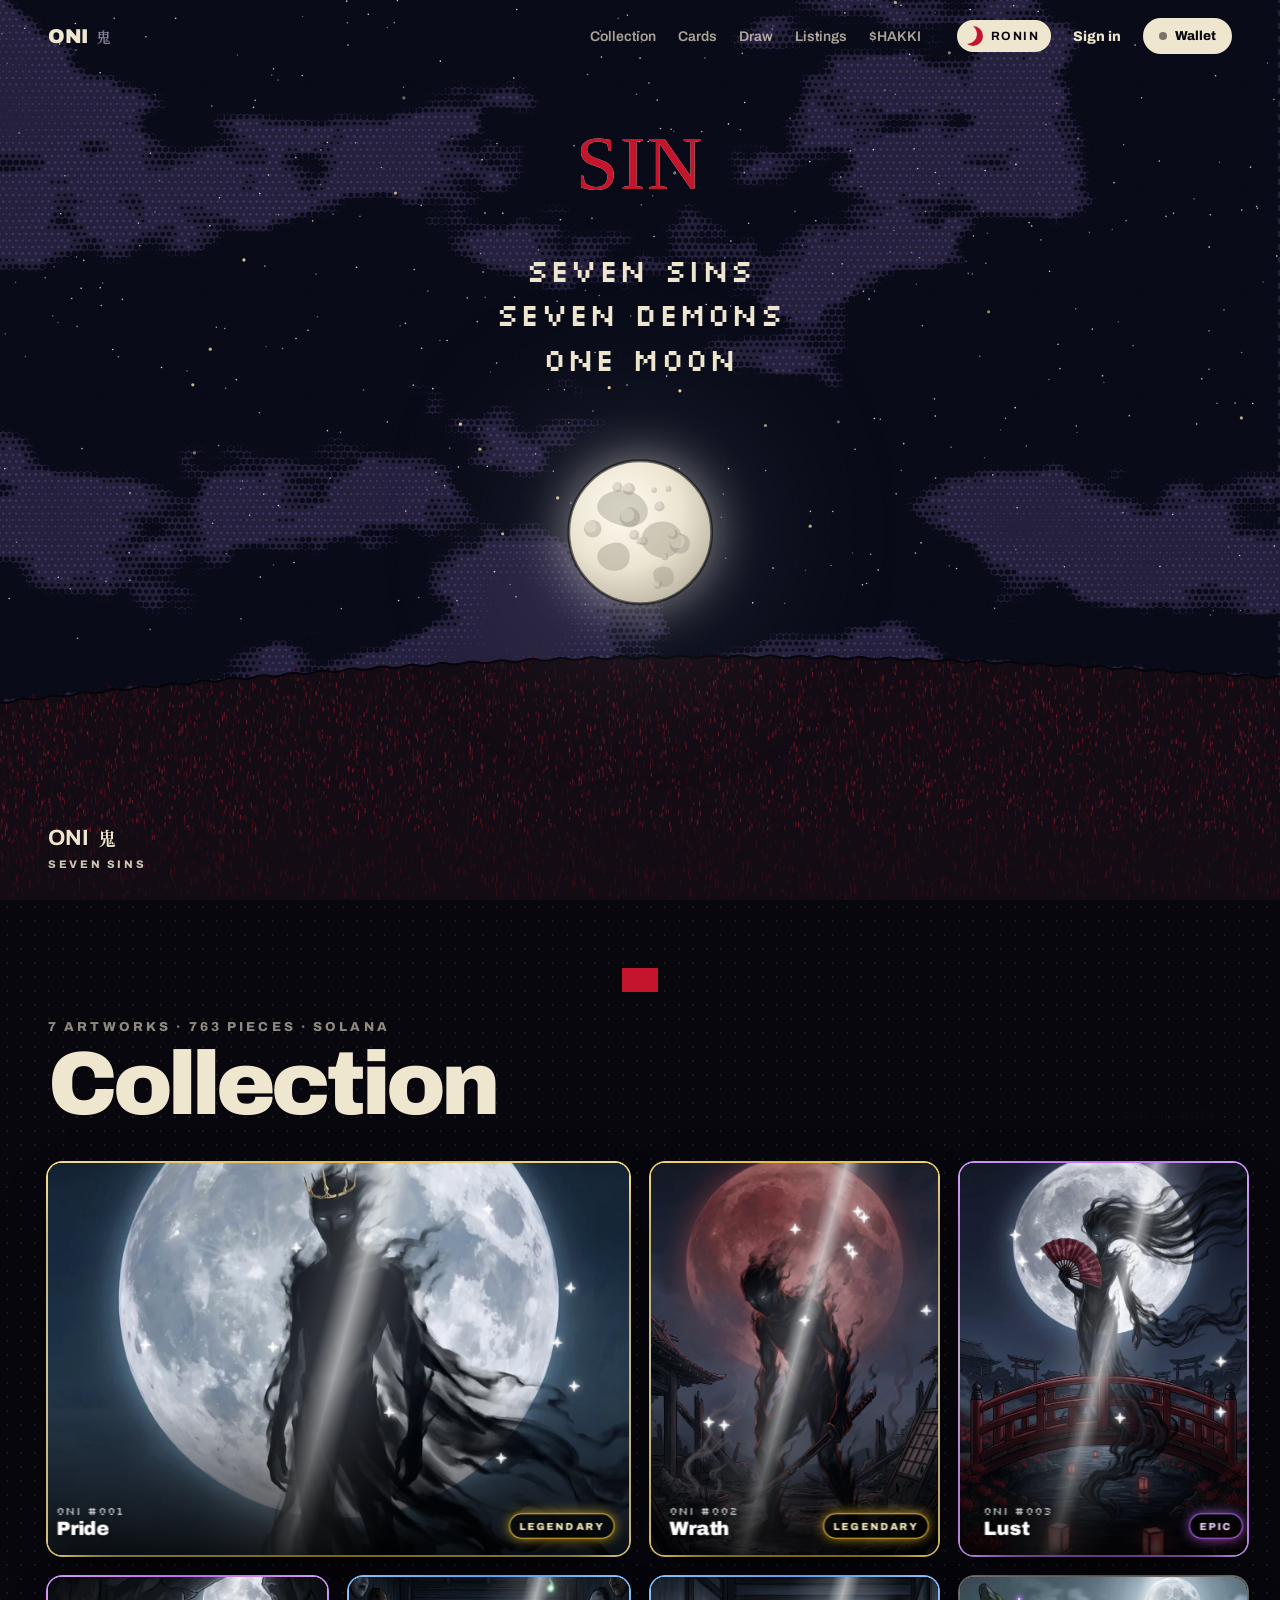
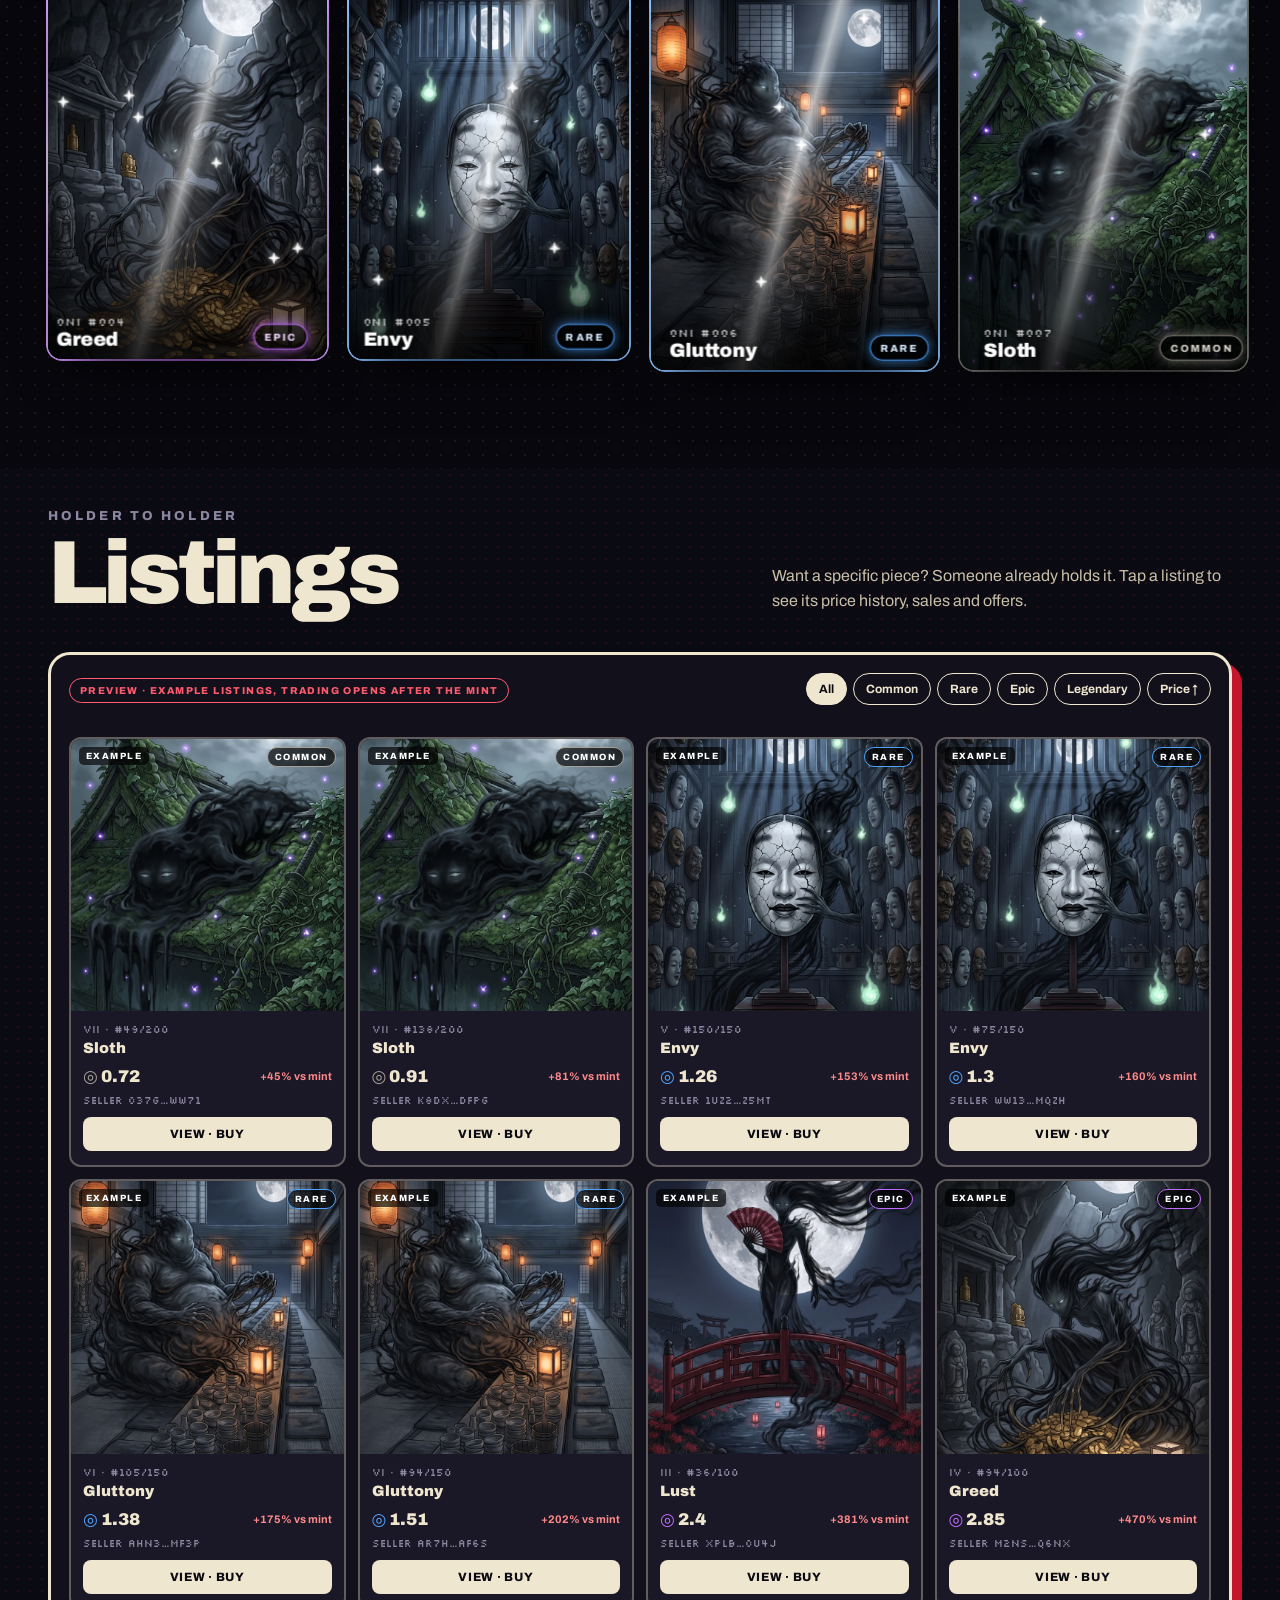
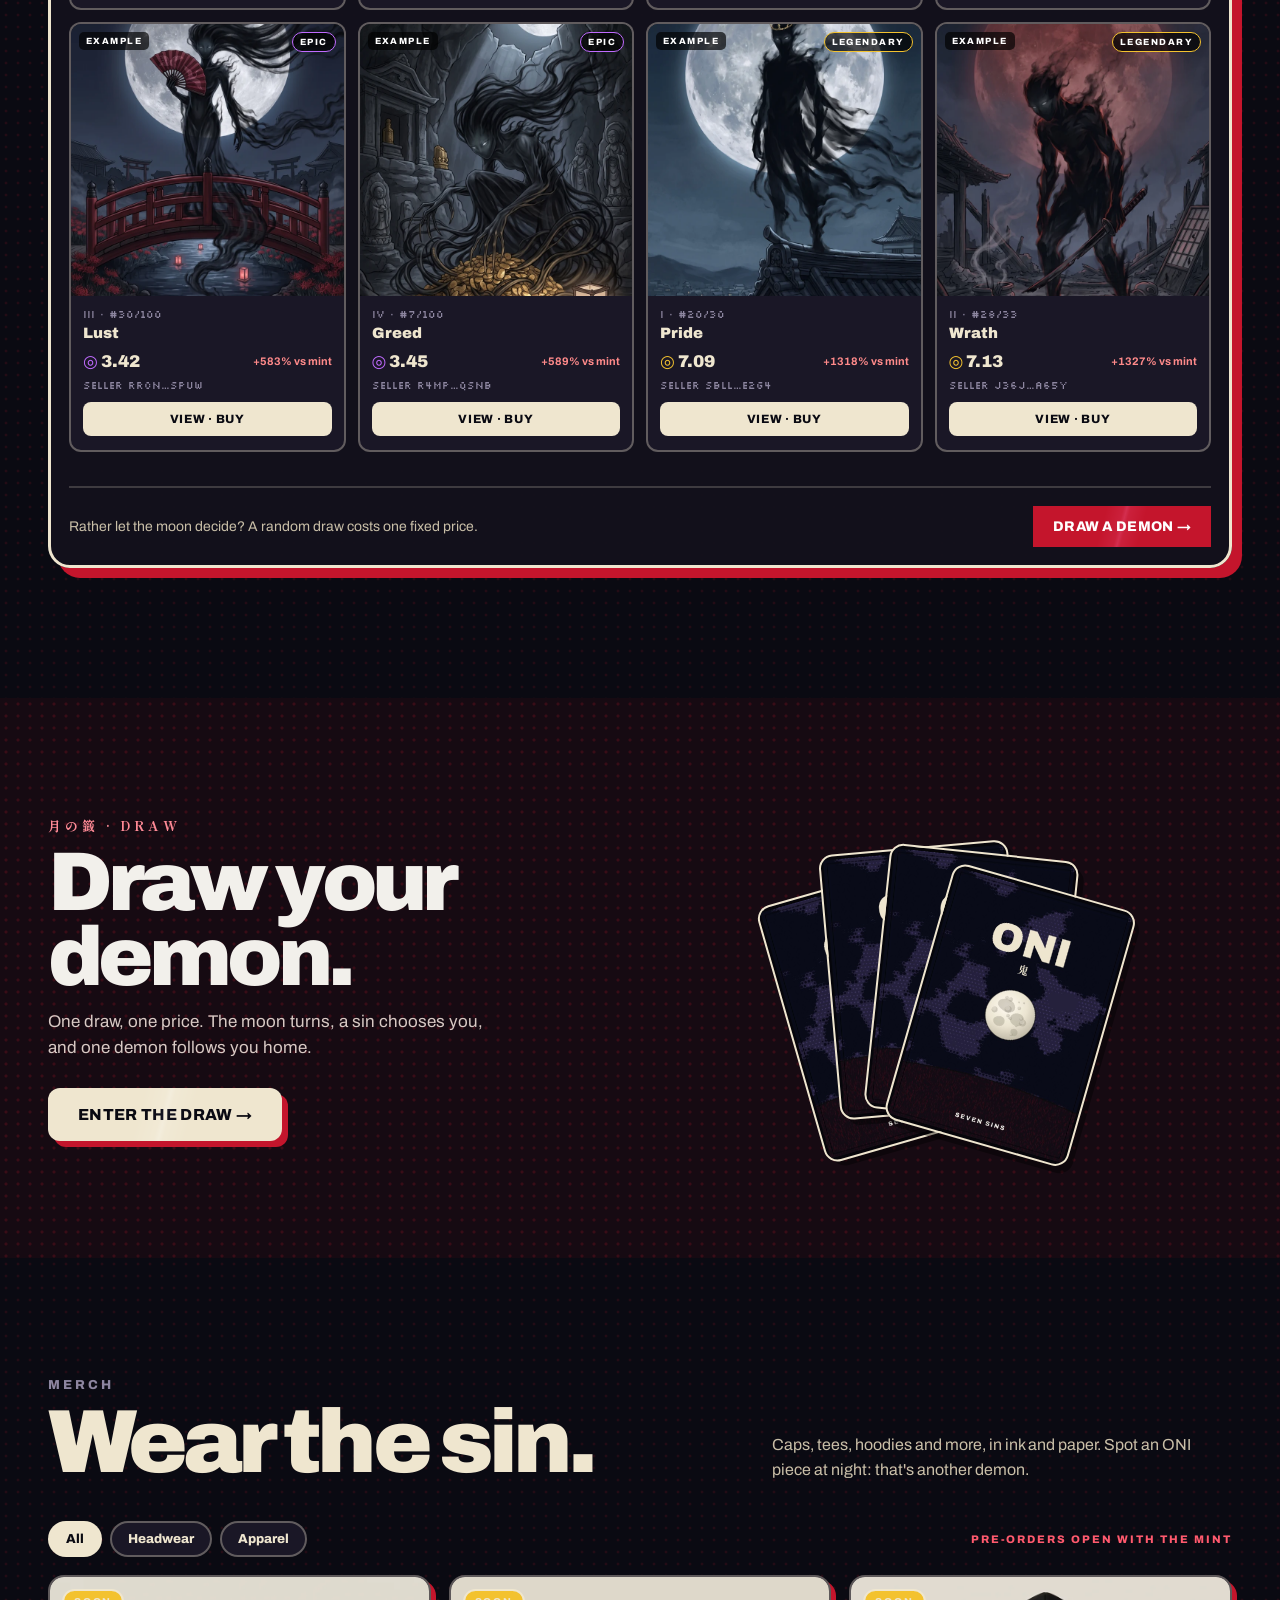
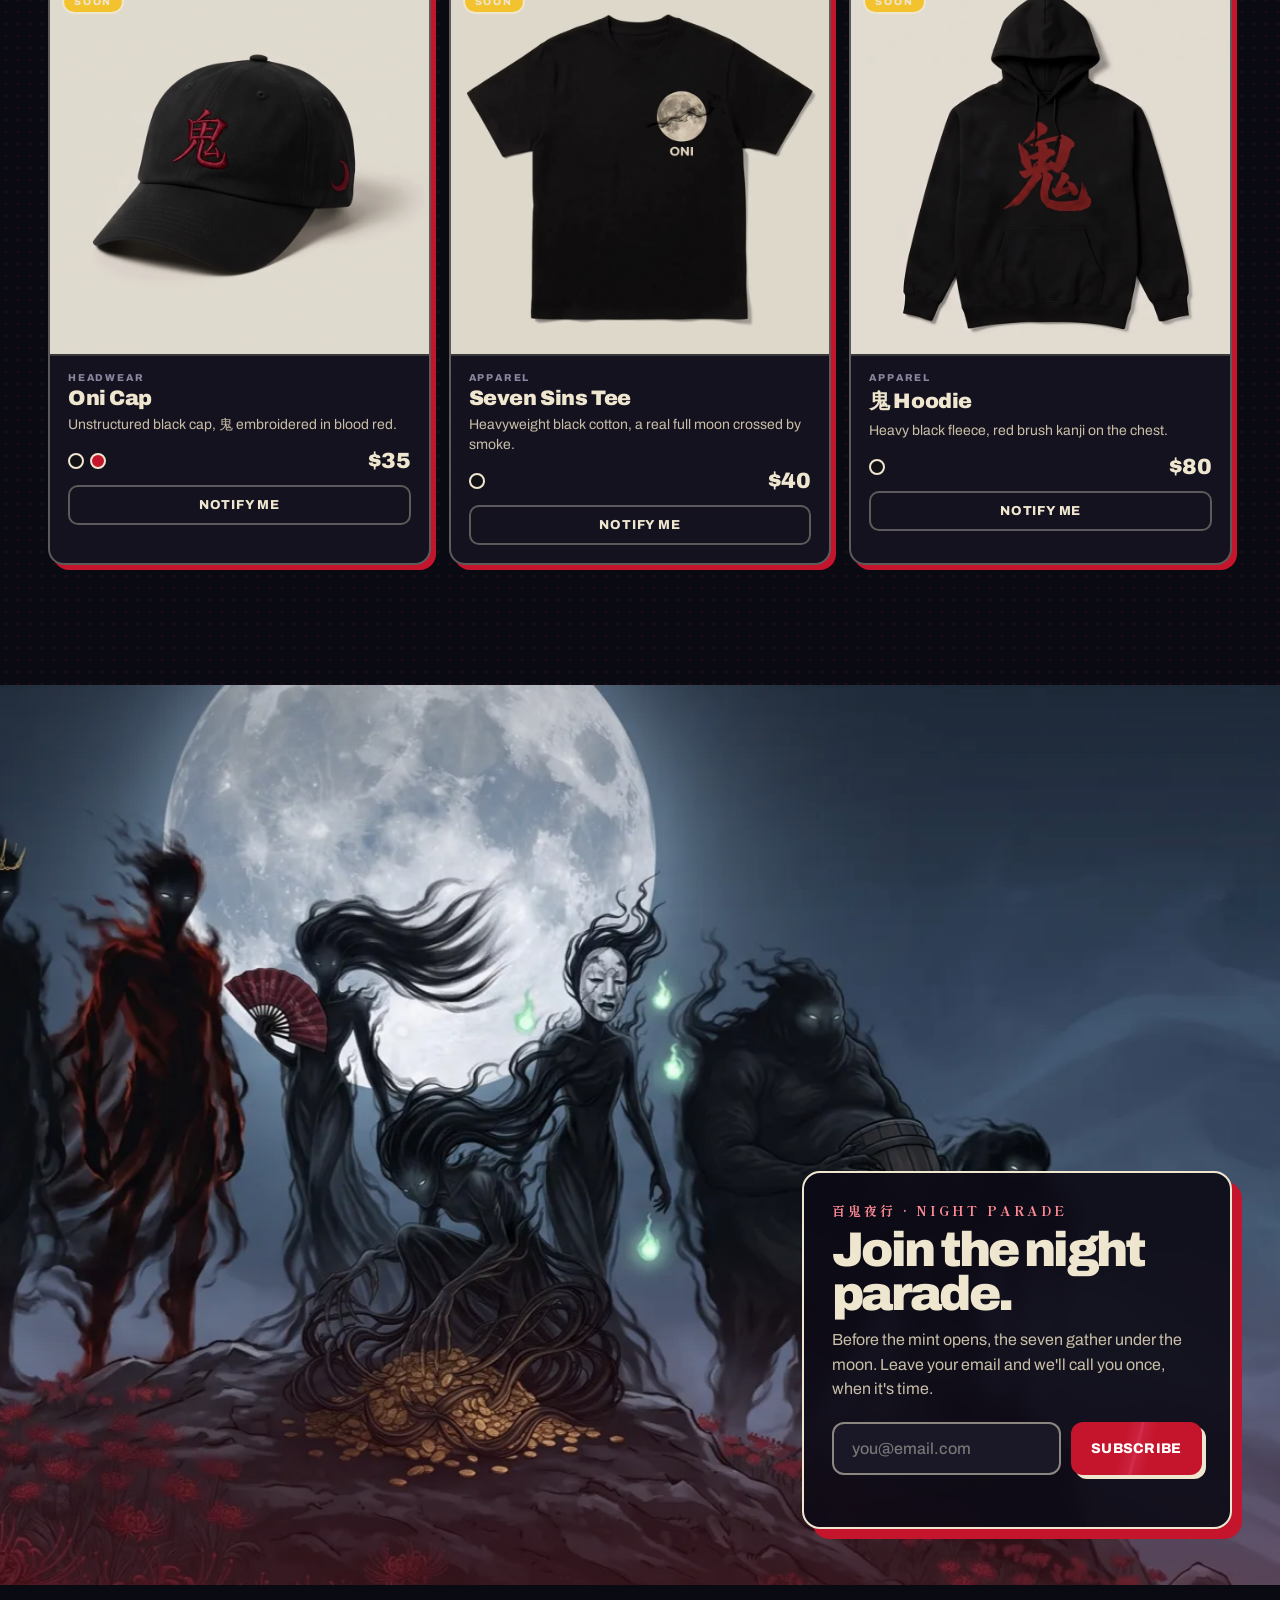
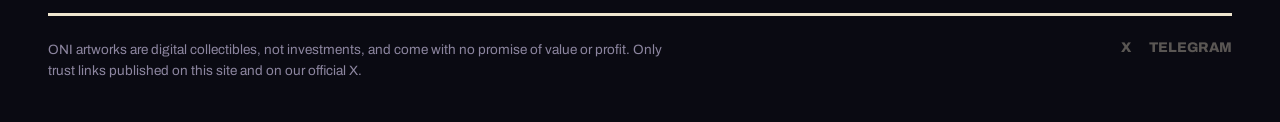
==== commit edd6e144: "ONI: shadow specters instead of oni, a real moon instead of the flame sun Co-Authored-By: Claude Opu" ====
--- a/oni/index.html
+++ b/oni/index.html
@@ -16,7 +16,7 @@
 <link rel="preconnect" href="https://fonts.googleapis.com">
 <link rel="preconnect" href="https://fonts.gstatic.com" crossorigin>
 <link href="https://fonts.googleapis.com/css2?family=Archivo:ital,wght@0,400;0,600;0,800;0,900;1,800&family=Silkscreen&family=Shippori+Mincho:wght@600;800&family=Old+Standard+TT&display=swap" rel="stylesheet">
-<link rel="stylesheet" href="../styles.css?v=1791013375">
+<link rel="stylesheet" href="../styles.css?v=1791040316">
 </head>
 <body>
 
@@ -78,7 +78,7 @@
 </div></section>
 
 <section class="falls" id="subscribe">
-  <div class="fl-bg" id="flBg"><img src="../img/escenas/oni-gathering.webp" alt="The seven demons gathered under a blood moon"></div>
+  <div class="fl-bg" id="flBg"><img src="../img/escenas/spec-gathering.webp" alt="The seven shadow specters gathered under the full moon"></div>
   <canvas class="fl-fx" id="flFx"></canvas>
   <div class="fl-fog"></div>
   <div class="wrap fl-in">
@@ -102,7 +102,7 @@
   </div>
 </div></footer>
 
-<script src="../config.js?v=1791013375"></script>
-<script src="../app.js?v=1791013375"></script>
+<script src="../config.js?v=1791040316"></script>
+<script src="../app.js?v=1791040316"></script>
 </body>
 </html>
--- a/styles.css
+++ b/styles.css
@@ -1492,3 +1492,6 @@
 html[data-world=oni] .pf-out{background:#1a1726;color:var(--ink)}
 html[data-world=oni] .pf-empty{background:#12101cdd;border-color:#efe6cf44}
 html[data-world=oni] .pf-alt{color:#ff8a96}
+/* the night sky has a real moon: no spin, a cold halo */
+html[data-world=oni] .sun{animation:none;filter:drop-shadow(0 0 26px #fffbf088) drop-shadow(0 0 90px #c9d4ff44)}
+html[data-world=oni] .mote{background:#e3e9ff;box-shadow:0 0 10px 2px #9fb3ff99}
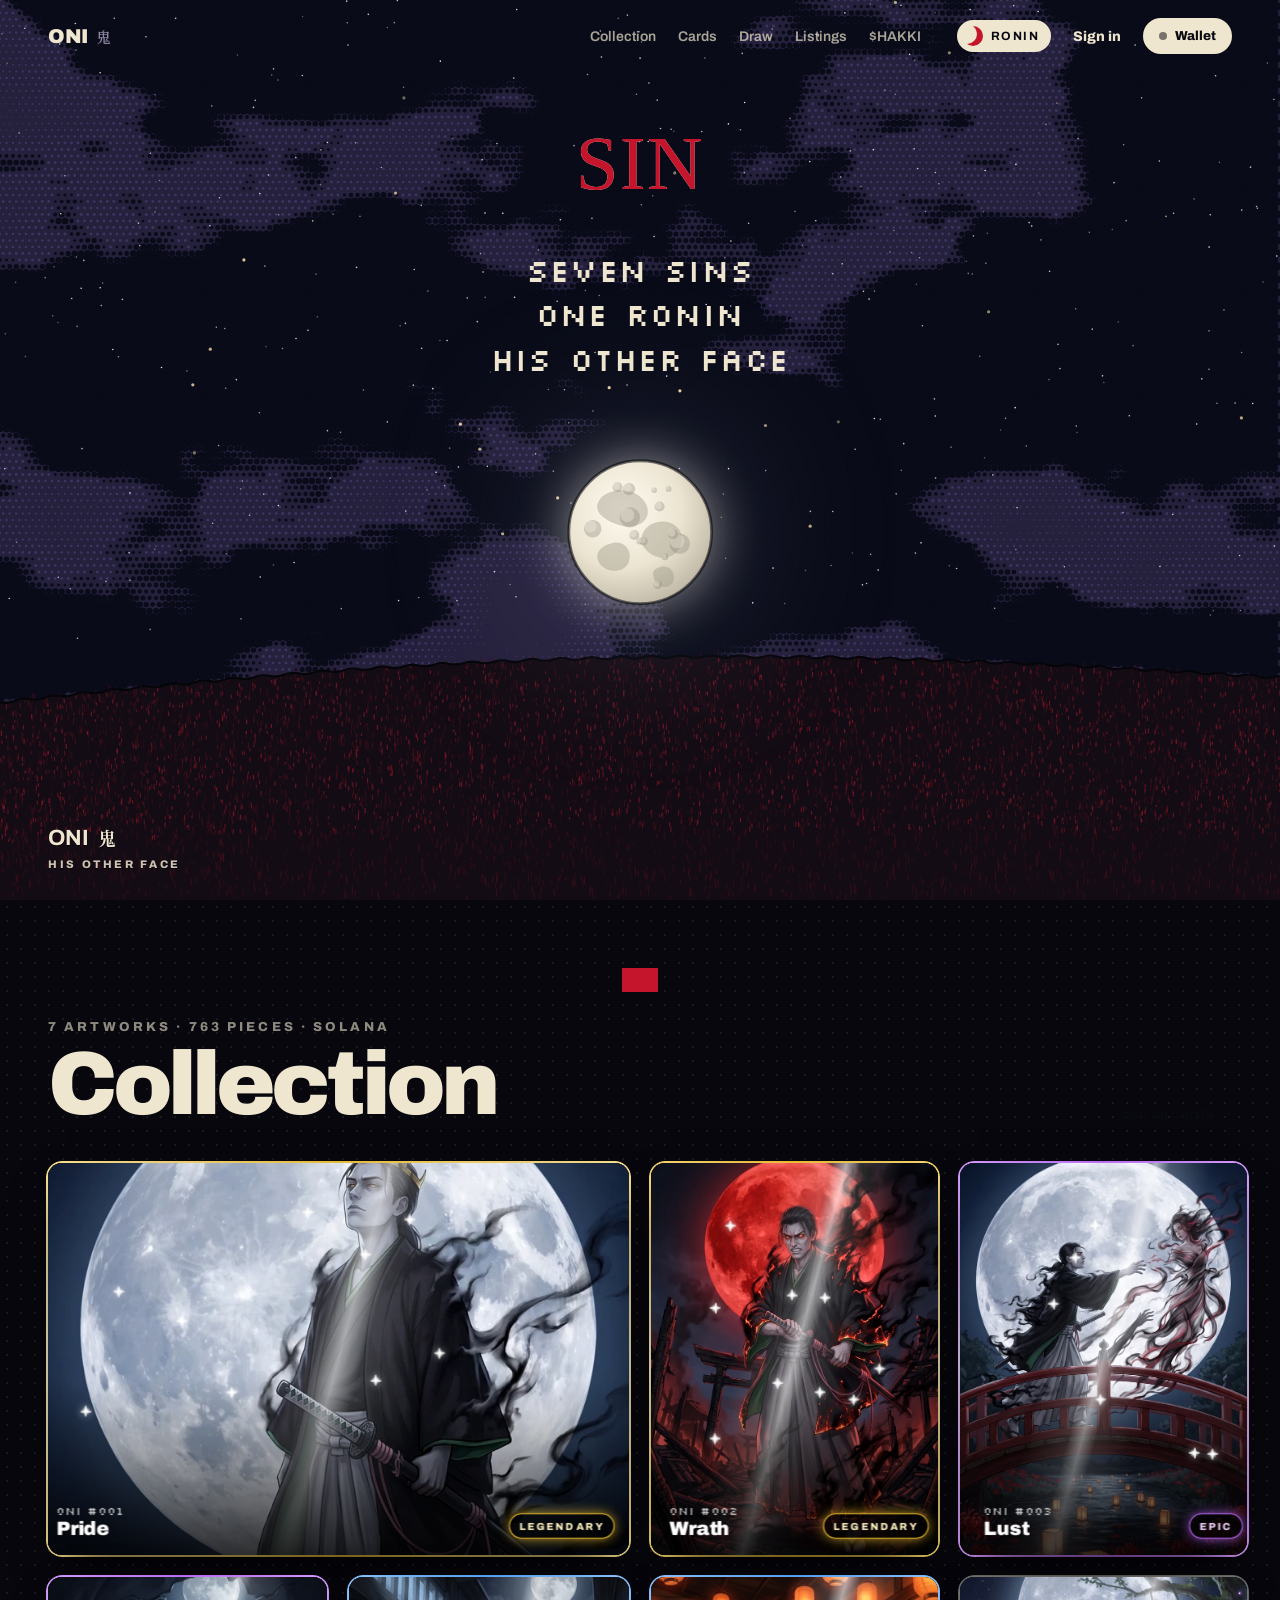
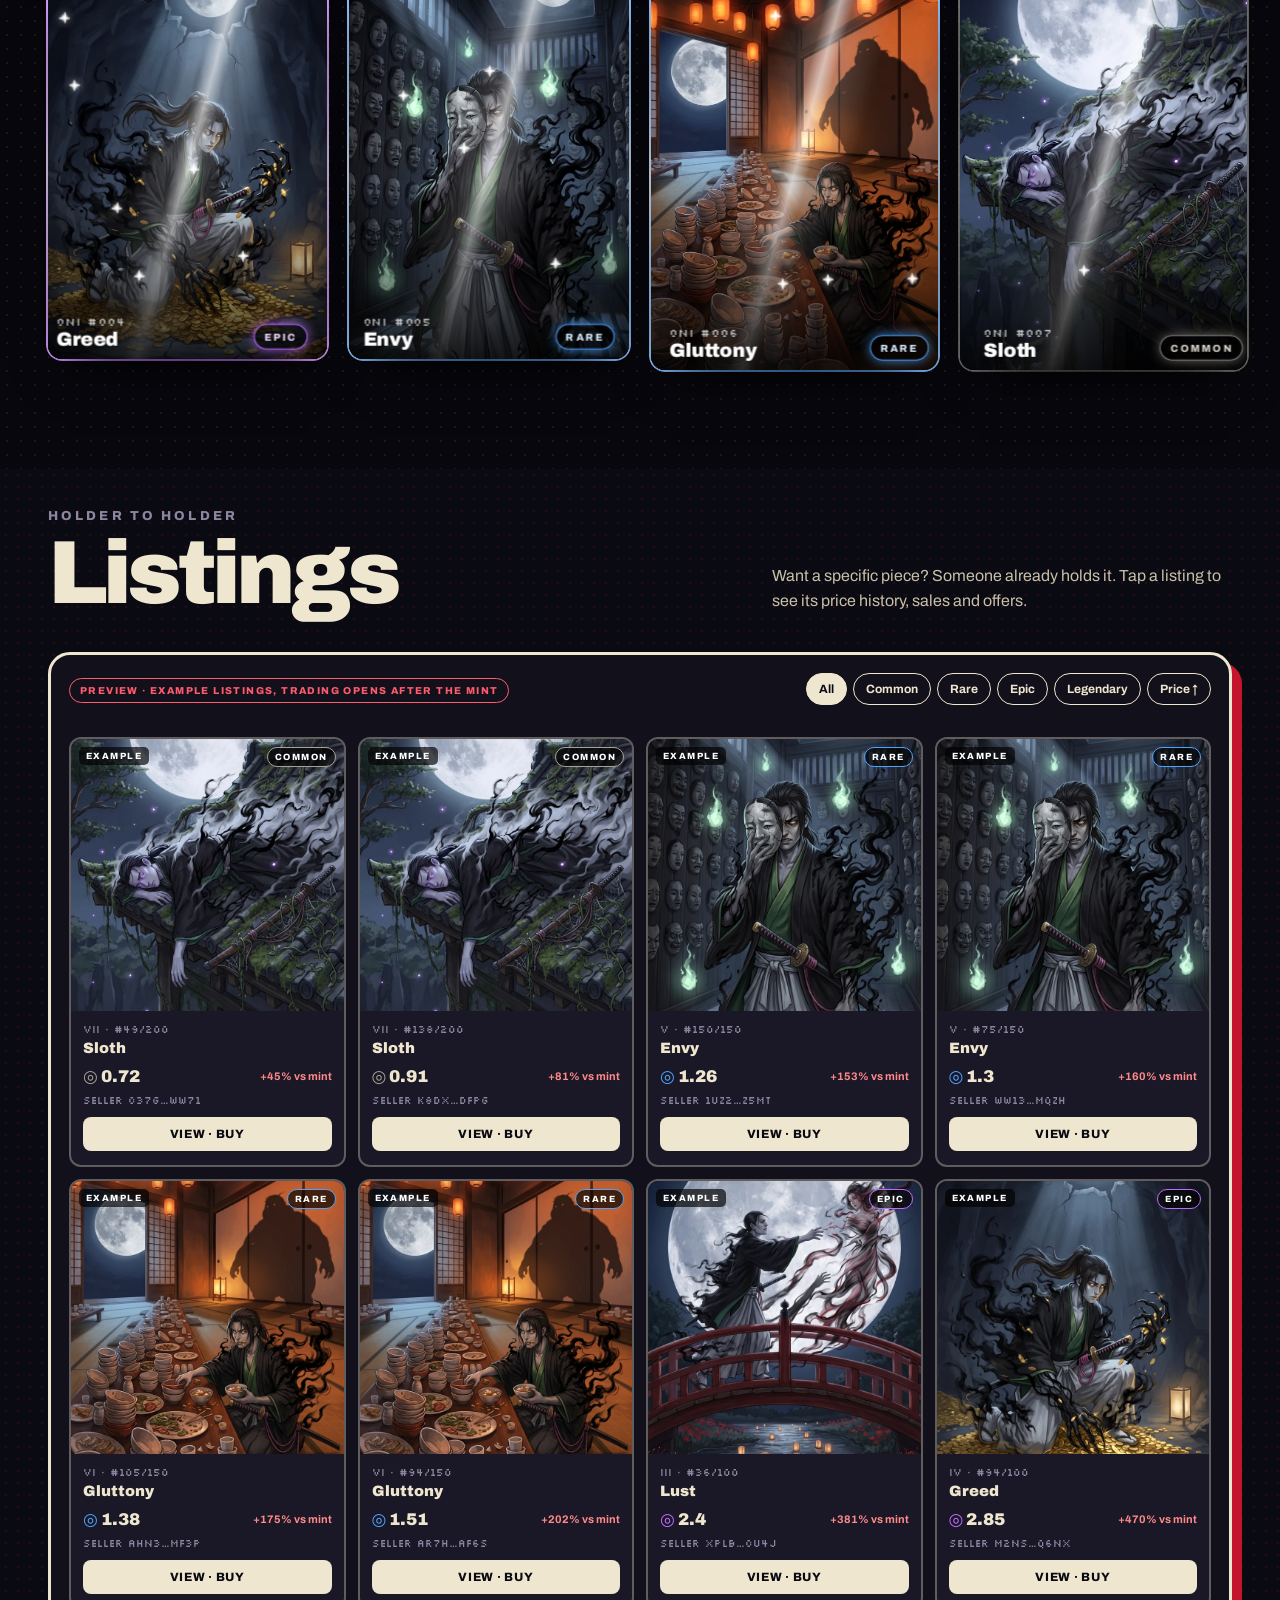
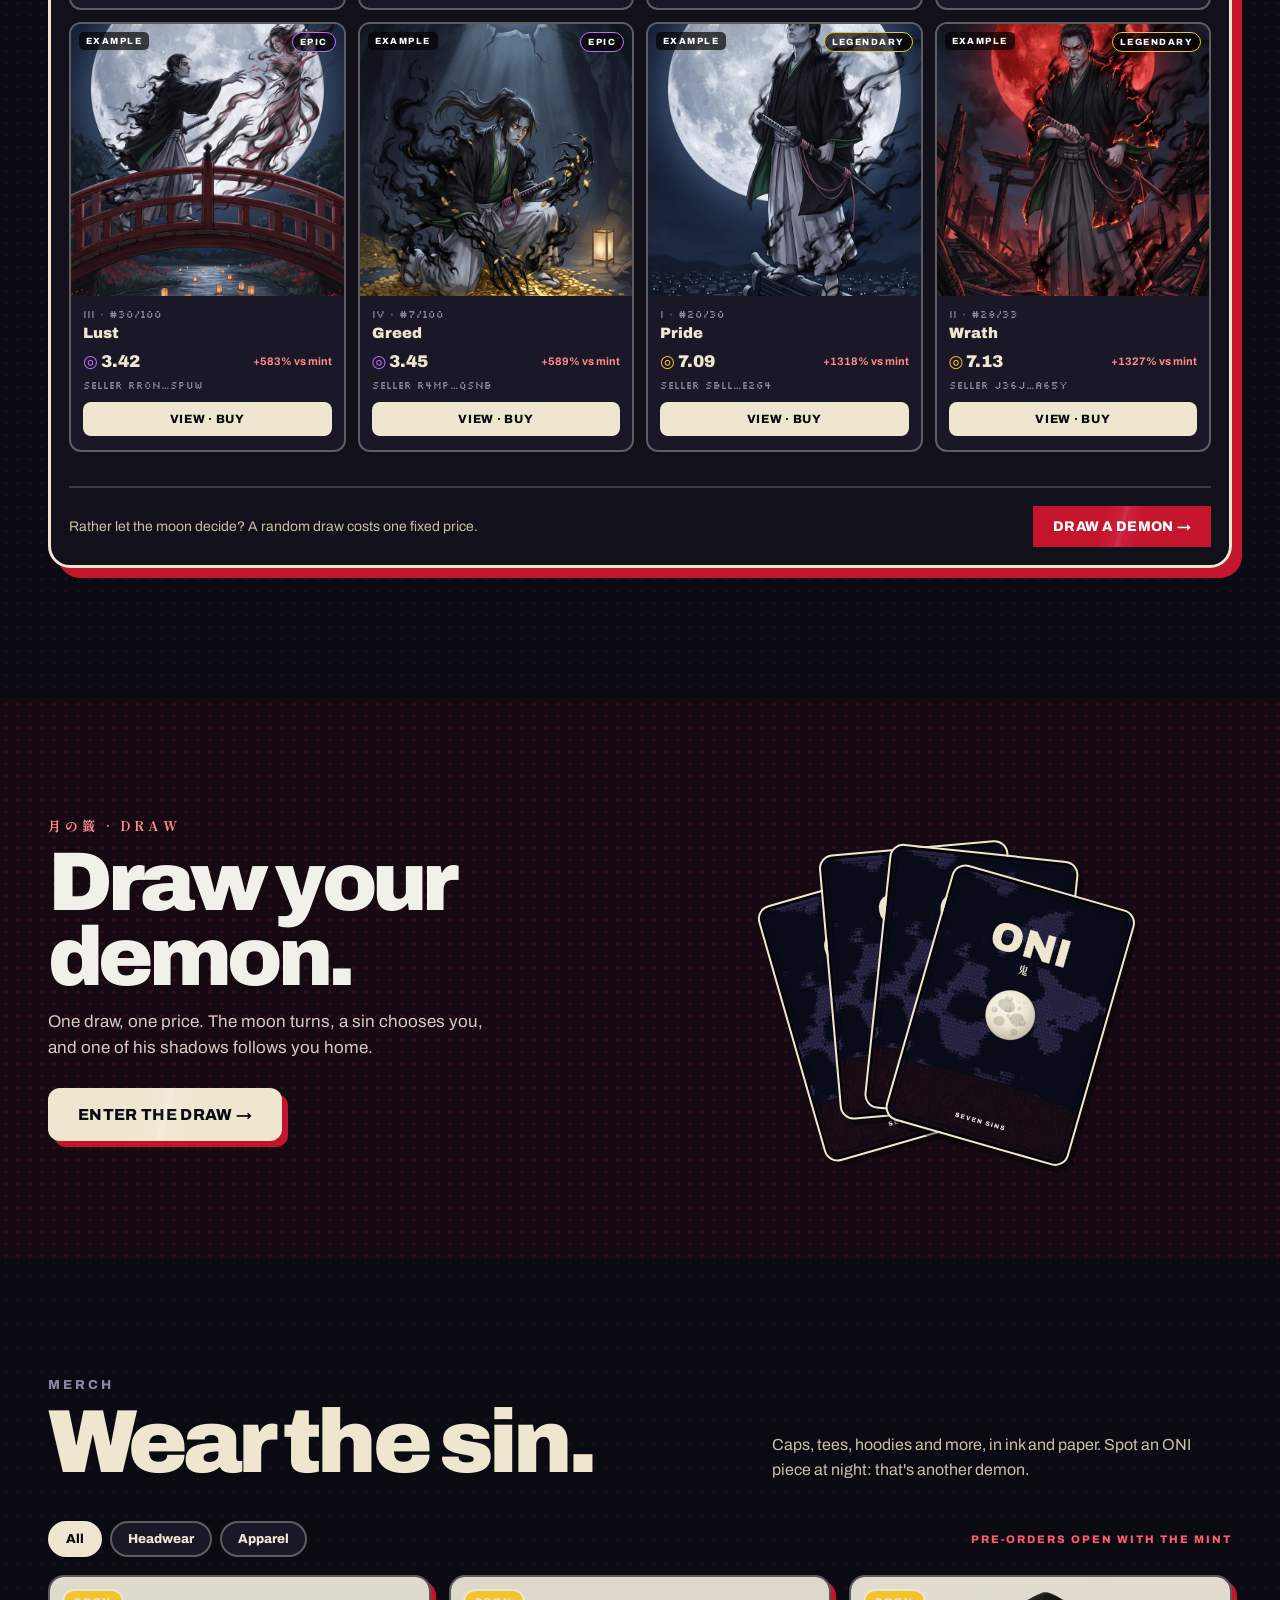
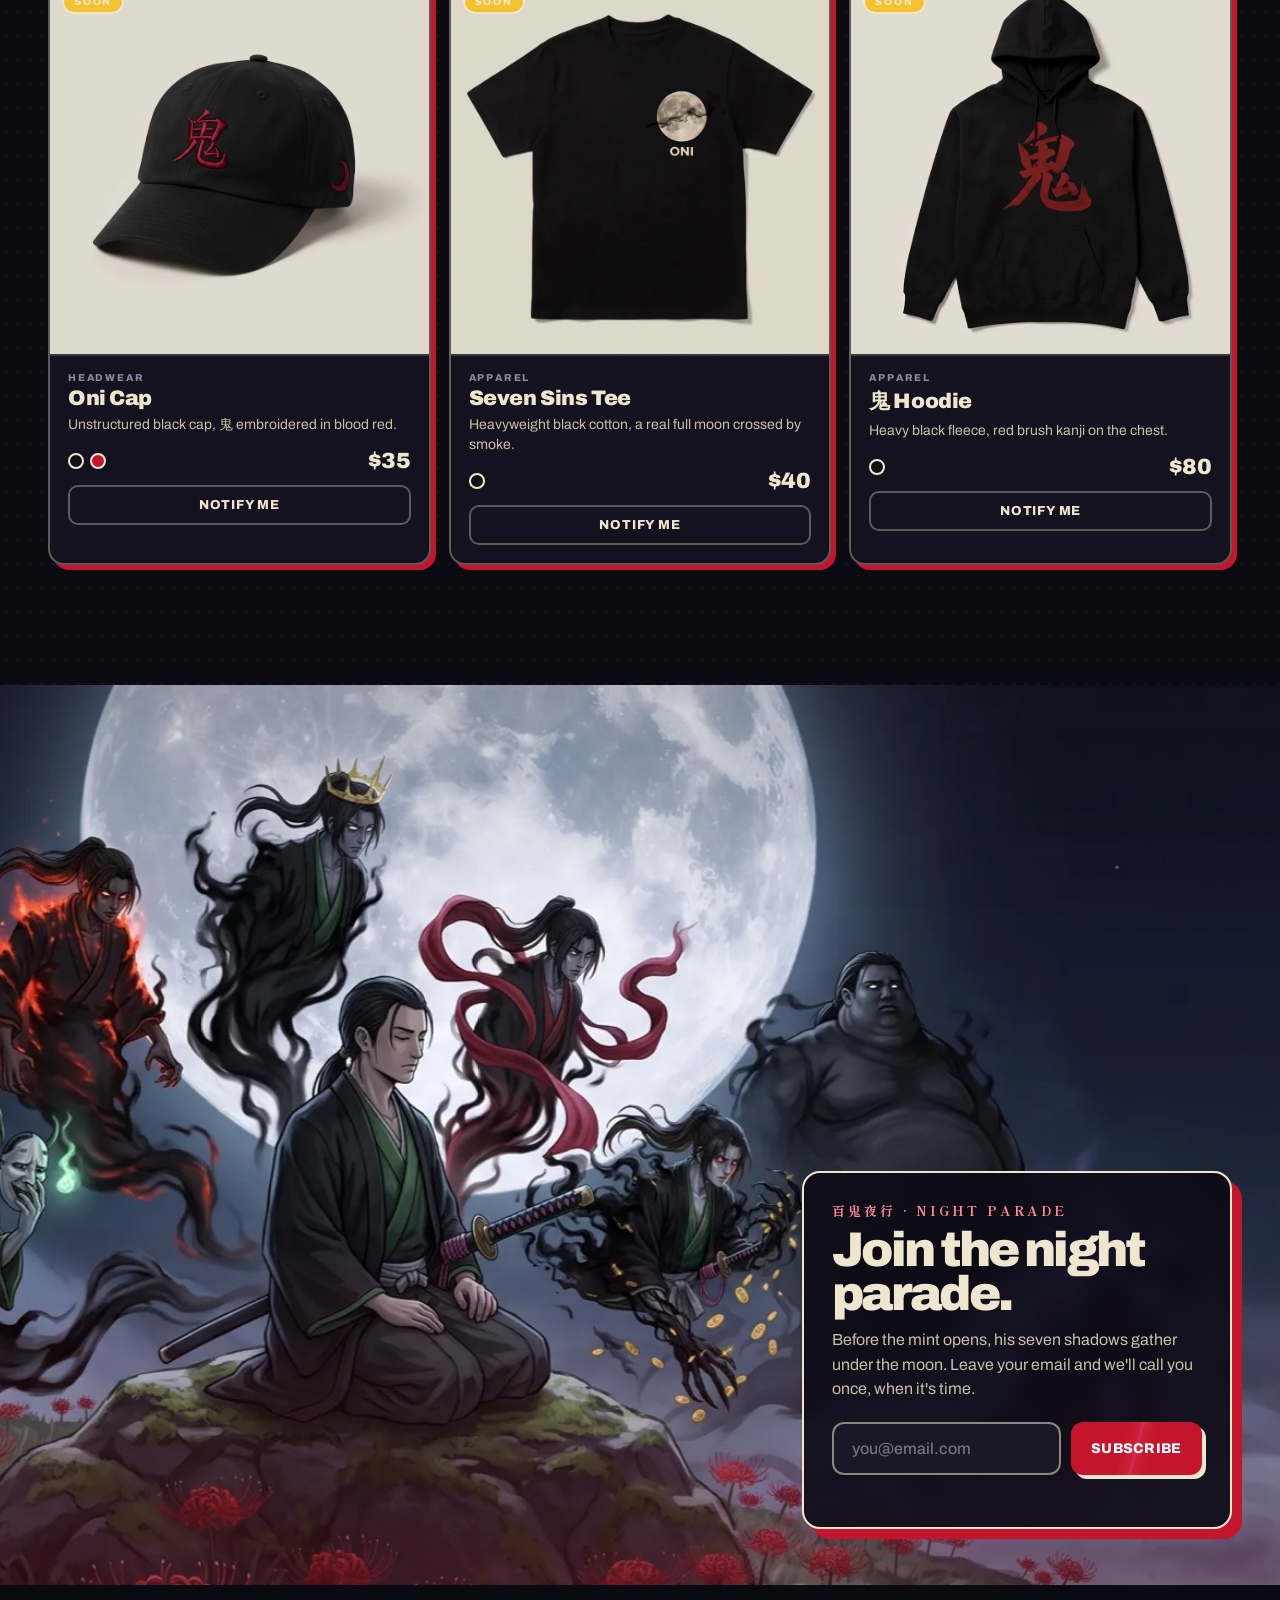
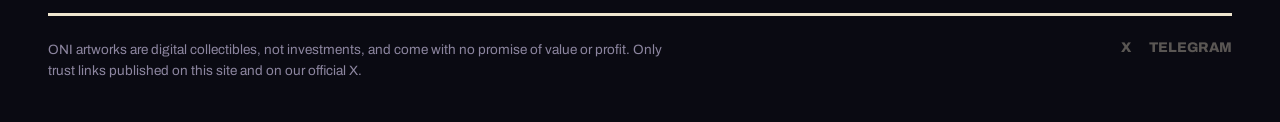
==== commit 758a9321: "ONI: the ronin's other face, seven shadows of the same ronin Co-Authored-By: Claude Opus 5.5 <norepl" ====
--- a/oni/index.html
+++ b/oni/index.html
@@ -8,7 +8,7 @@
 <link rel="icon" href="../favicon.svg" type="image/svg+xml">
 <meta property="og:type" content="website">
 <meta property="og:title" content="ONI · Seven Sins">
-<meta property="og:description" content="Seven demons on Solana, the rivals of RONIN. Draw one at random, or buy the one you want from a holder.">
+<meta property="og:description" content="The other face of RONIN: seven sins, seven shadows of the same ronin, on Solana. Draw one at random, or buy the one you want from a holder.">
 <meta property="og:image" content="https://studioamr.github.io/hakki/og-oni.jpg">
 <meta property="og:url" content="https://studioamr.github.io/hakki/oni/">
 <meta name="twitter:card" content="summary_large_image">
@@ -16,7 +16,7 @@
 <link rel="preconnect" href="https://fonts.googleapis.com">
 <link rel="preconnect" href="https://fonts.gstatic.com" crossorigin>
 <link href="https://fonts.googleapis.com/css2?family=Archivo:ital,wght@0,400;0,600;0,800;0,900;1,800&family=Silkscreen&family=Shippori+Mincho:wght@600;800&family=Old+Standard+TT&display=swap" rel="stylesheet">
-<link rel="stylesheet" href="../styles.css?v=1791040316">
+<link rel="stylesheet" href="../styles.css?v=1791080572">
 </head>
 <body>
 
@@ -29,11 +29,11 @@
   <canvas id="skyCv"></canvas>
   <div class="in">
     <div class="peace">SIN</div>
-    <div class="mantra px"><span>SEVEN SINS</span><span>SEVEN DEMONS</span><span>ONE MOON</span></div>
+    <div class="mantra px"><span>SEVEN SINS</span><span>ONE RONIN</span><span>HIS OTHER FACE</span></div>
     <svg class="sun" id="sun" viewBox="-100 -100 200 200" aria-hidden="true"></svg>
   </div>
   <div class="sky-foot"><div class="wrap">
-    <div class="tag"><b>ONI</b> <span class="jp">鬼</span><small>seven sins</small></div>
+    <div class="tag"><b>ONI</b> <span class="jp">鬼</span><small>his other face</small></div>
   </div></div>
 </header>
 
@@ -64,7 +64,7 @@
   <div class="tz-copy">
     <div class="eyebrow jp">月の籤 · draw</div>
     <h2>Draw your demon.</h2>
-    <p>One draw, one price. The moon turns, a sin chooses you, and one demon follows you home.</p>
+    <p>One draw, one price. The moon turns, a sin chooses you, and one of his shadows follows you home.</p>
     <a class="btn tz-go" href="draw.html">Enter the draw →</a>
   </div>
   <a class="tz-deck" href="draw.html" aria-label="Go to the draw"><i></i><i></i><i></i><i></i></a>
@@ -78,14 +78,14 @@
 </div></section>
 
 <section class="falls" id="subscribe">
-  <div class="fl-bg" id="flBg"><img src="../img/escenas/spec-gathering.webp" alt="The seven shadow specters gathered under the full moon"></div>
+  <div class="fl-bg" id="flBg"><img src="../img/escenas/spec-gathering.webp" alt="The ronin surrounded by his seven shadows under the full moon"></div>
   <canvas class="fl-fx" id="flFx"></canvas>
   <div class="fl-fog"></div>
   <div class="wrap fl-in">
     <div class="fl-card">
       <div class="eyebrow jp">百鬼夜行 · night parade</div>
       <h2>Join the night parade.</h2>
-      <p>Before the mint opens, the seven gather under the moon. Leave your email and we'll call you once, when it's time.</p>
+      <p>Before the mint opens, his seven shadows gather under the moon. Leave your email and we'll call you once, when it's time.</p>
       <form class="sub-form" id="subForm" novalidate>
         <input type="email" name="email" placeholder="you@email.com" autocomplete="email" required aria-label="Email">
         <button class="btn" type="submit">Subscribe</button>
@@ -102,7 +102,7 @@
   </div>
 </div></footer>
 
-<script src="../config.js?v=1791040316"></script>
-<script src="../app.js?v=1791040316"></script>
+<script src="../config.js?v=1791080572"></script>
+<script src="../app.js?v=1791080572"></script>
 </body>
 </html>
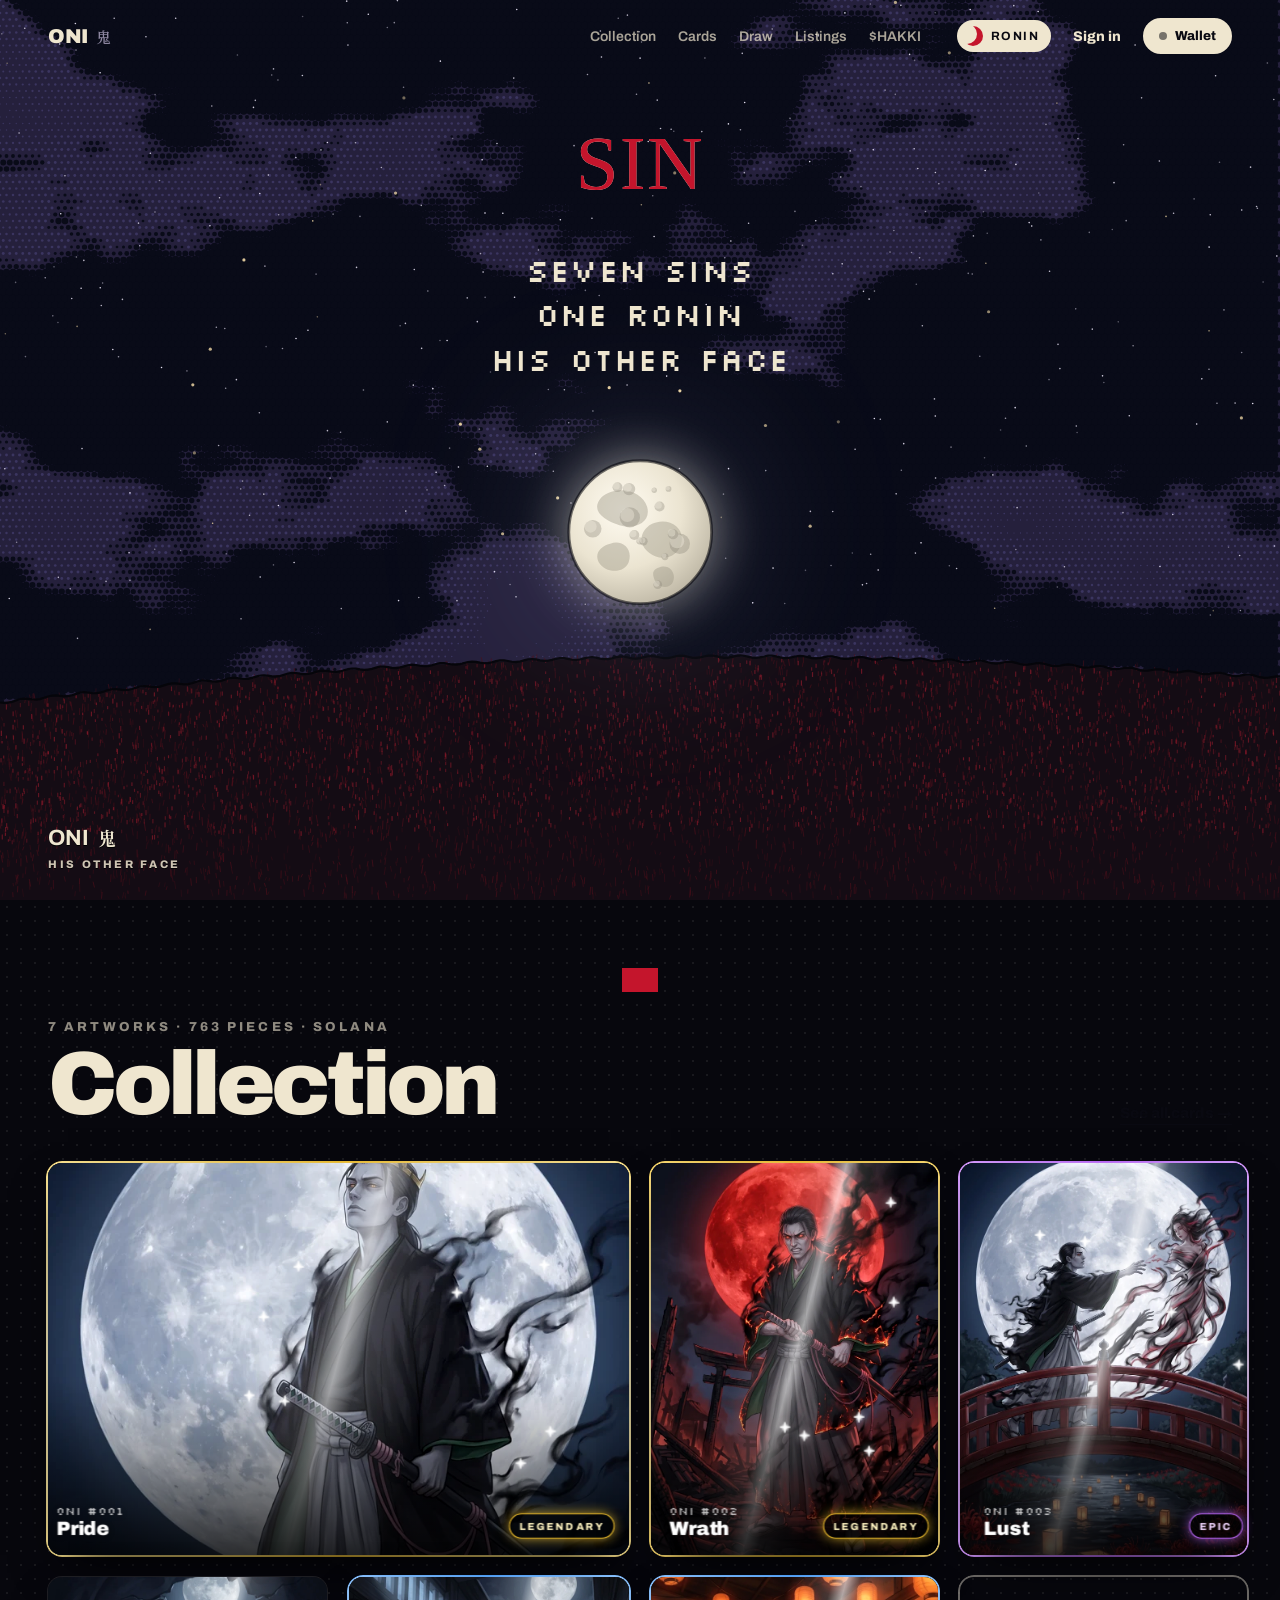
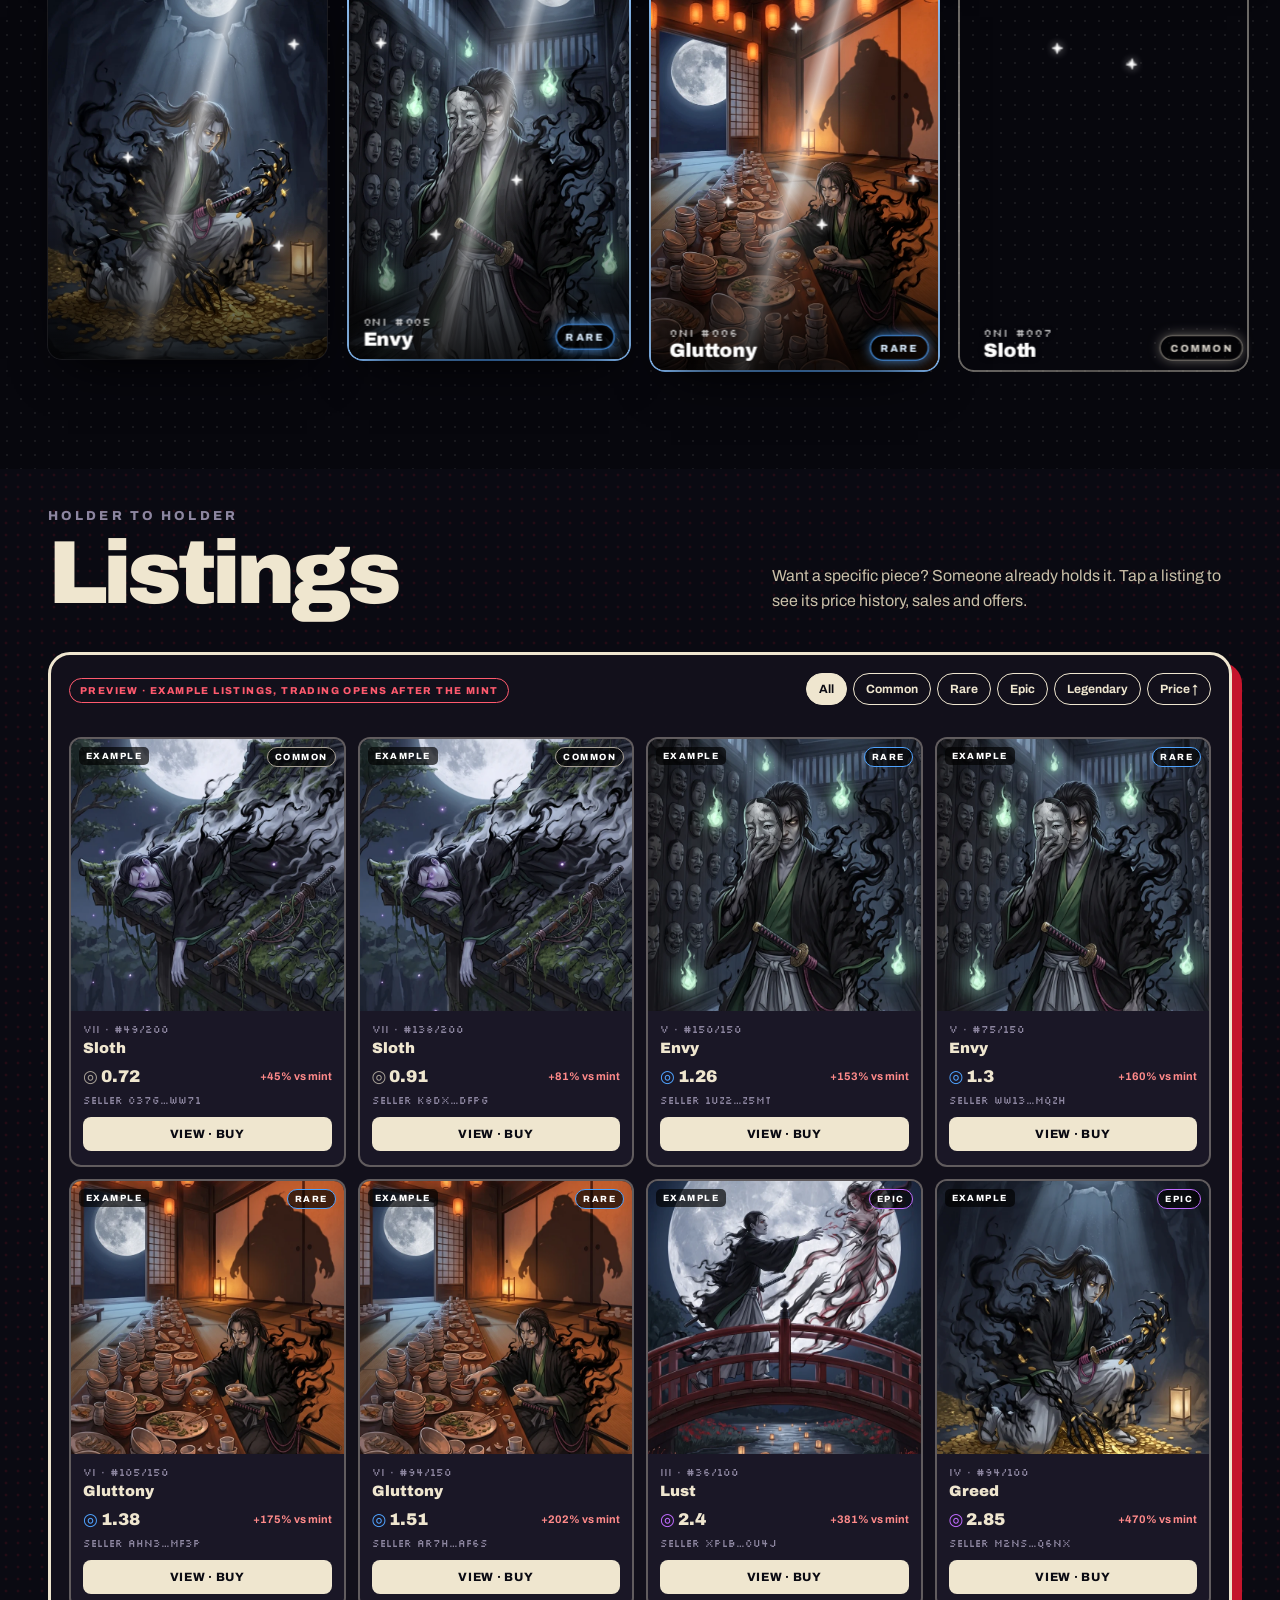
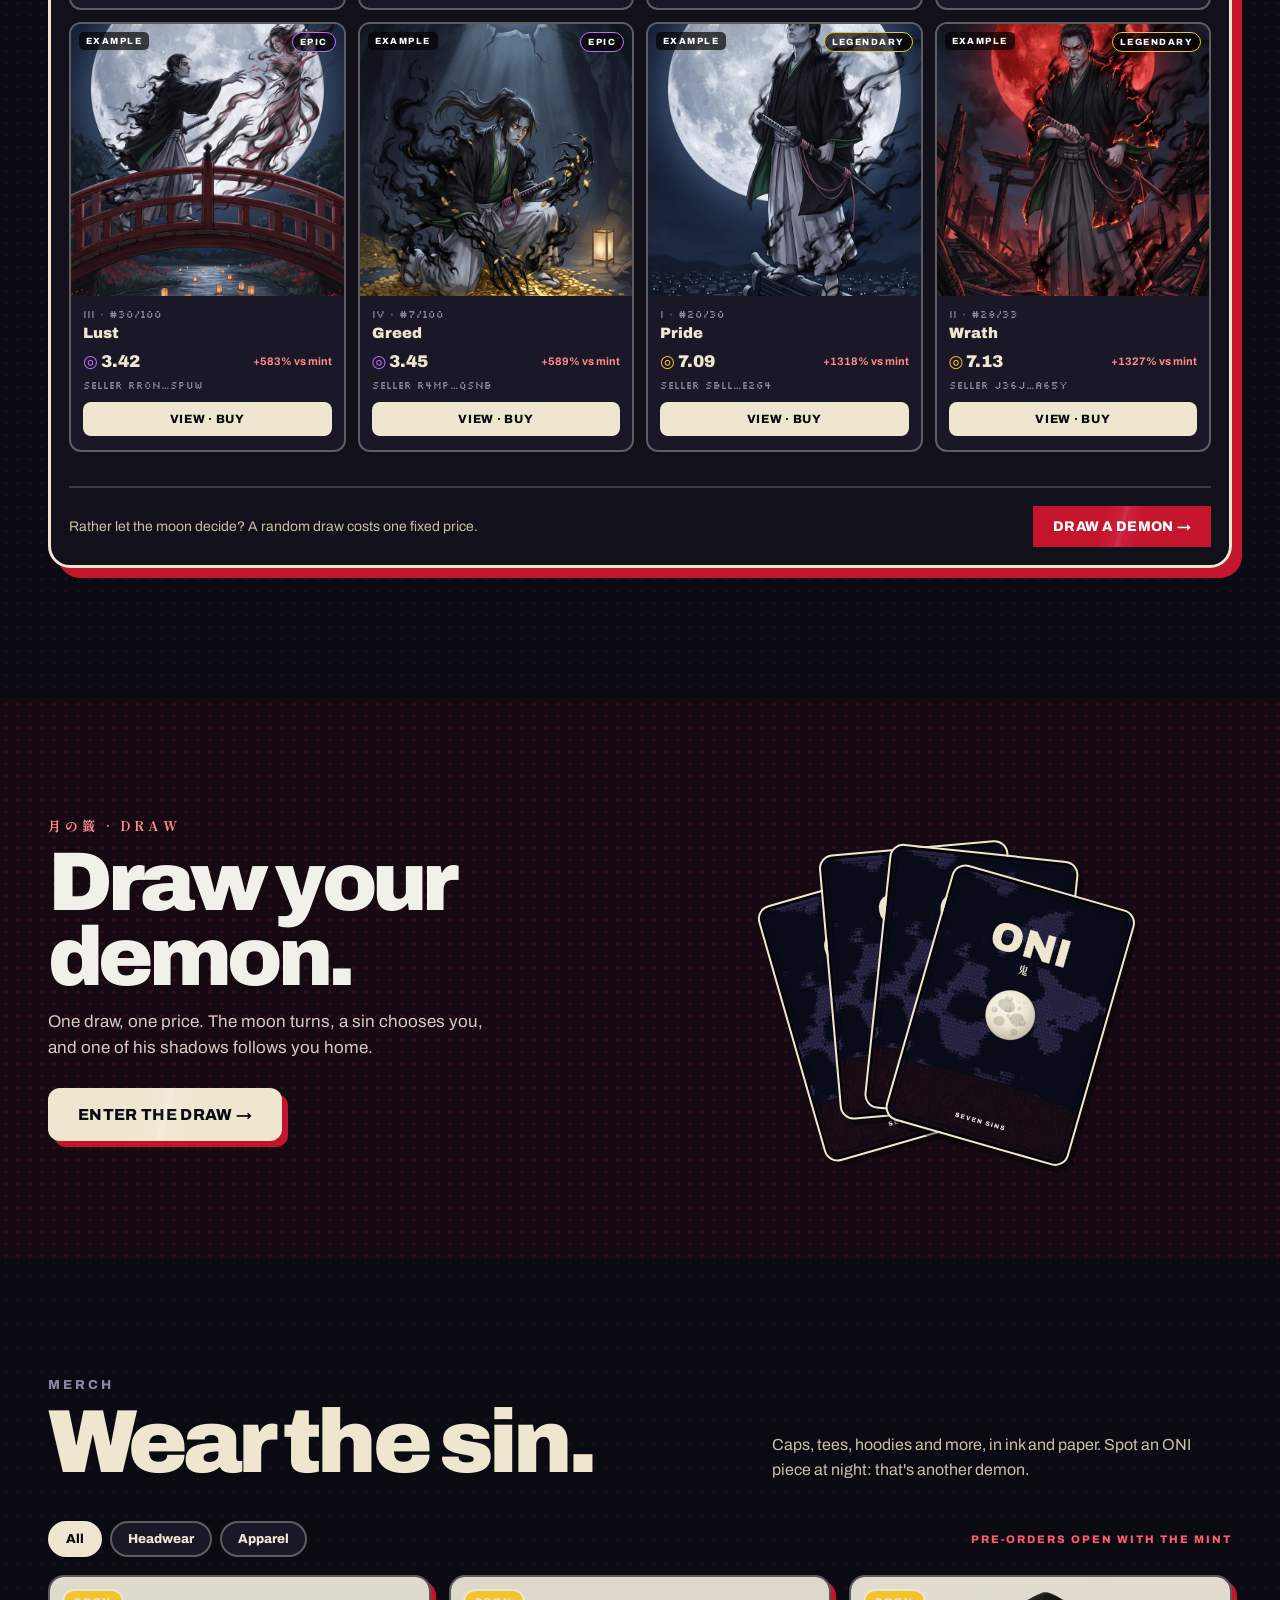
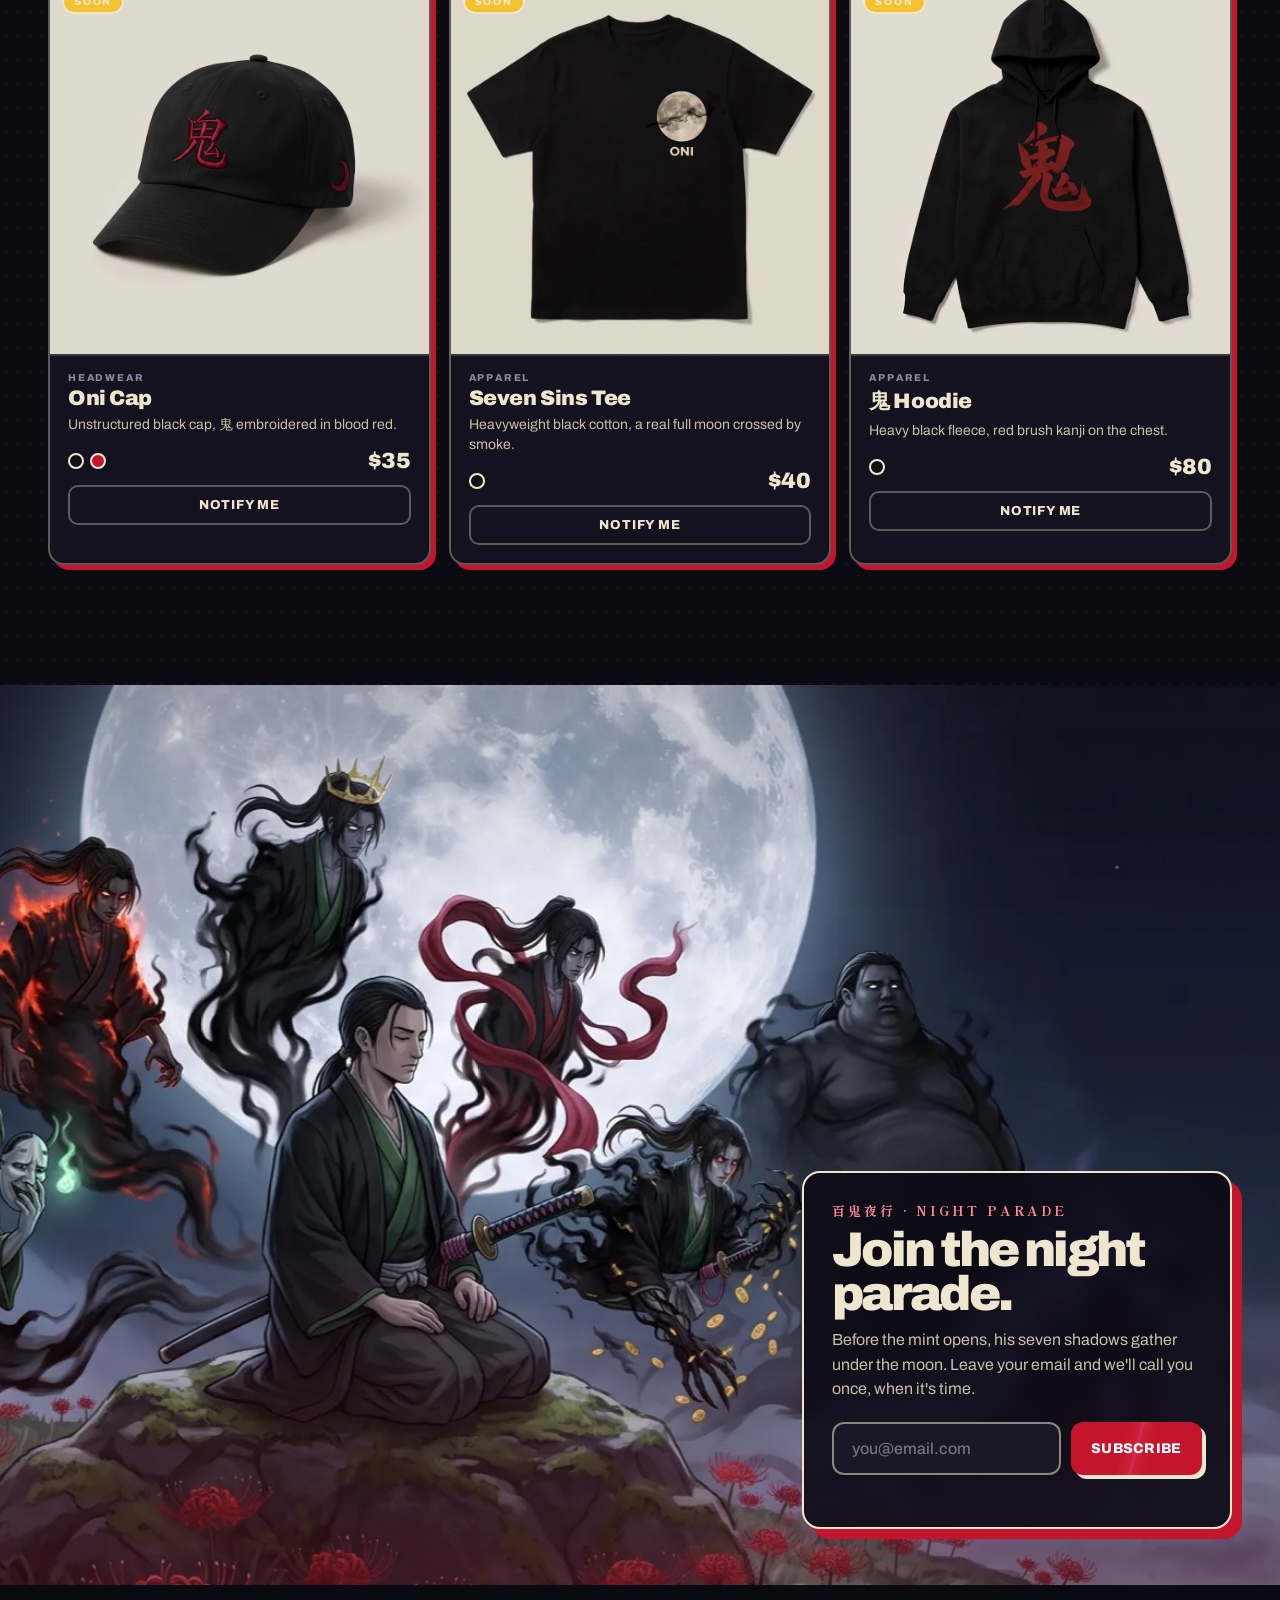
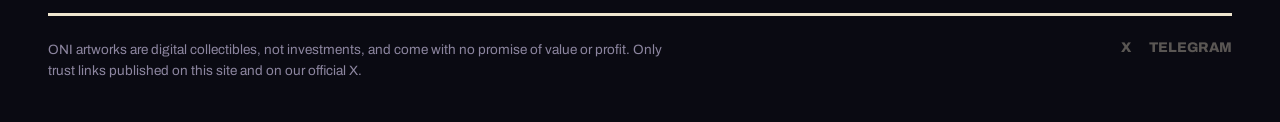
==== commit 976053ea: "Ready for THE LONE WANDERER: per-collection image folder (dir) and delivery spec Co-Authored-By: Cla" ====
--- a/oni/index.html
+++ b/oni/index.html
@@ -16,7 +16,7 @@
 <link rel="preconnect" href="https://fonts.googleapis.com">
 <link rel="preconnect" href="https://fonts.gstatic.com" crossorigin>
 <link href="https://fonts.googleapis.com/css2?family=Archivo:ital,wght@0,400;0,600;0,800;0,900;1,800&family=Silkscreen&family=Shippori+Mincho:wght@600;800&family=Old+Standard+TT&display=swap" rel="stylesheet">
-<link rel="stylesheet" href="../styles.css?v=1791080572">
+<link rel="stylesheet" href="../styles.css?v=1791140194">
 </head>
 <body>
 
@@ -102,7 +102,7 @@
   </div>
 </div></footer>
 
-<script src="../config.js?v=1791080572"></script>
-<script src="../app.js?v=1791080572"></script>
+<script src="../config.js?v=1791140194"></script>
+<script src="../app.js?v=1791140194"></script>
 </body>
 </html>
